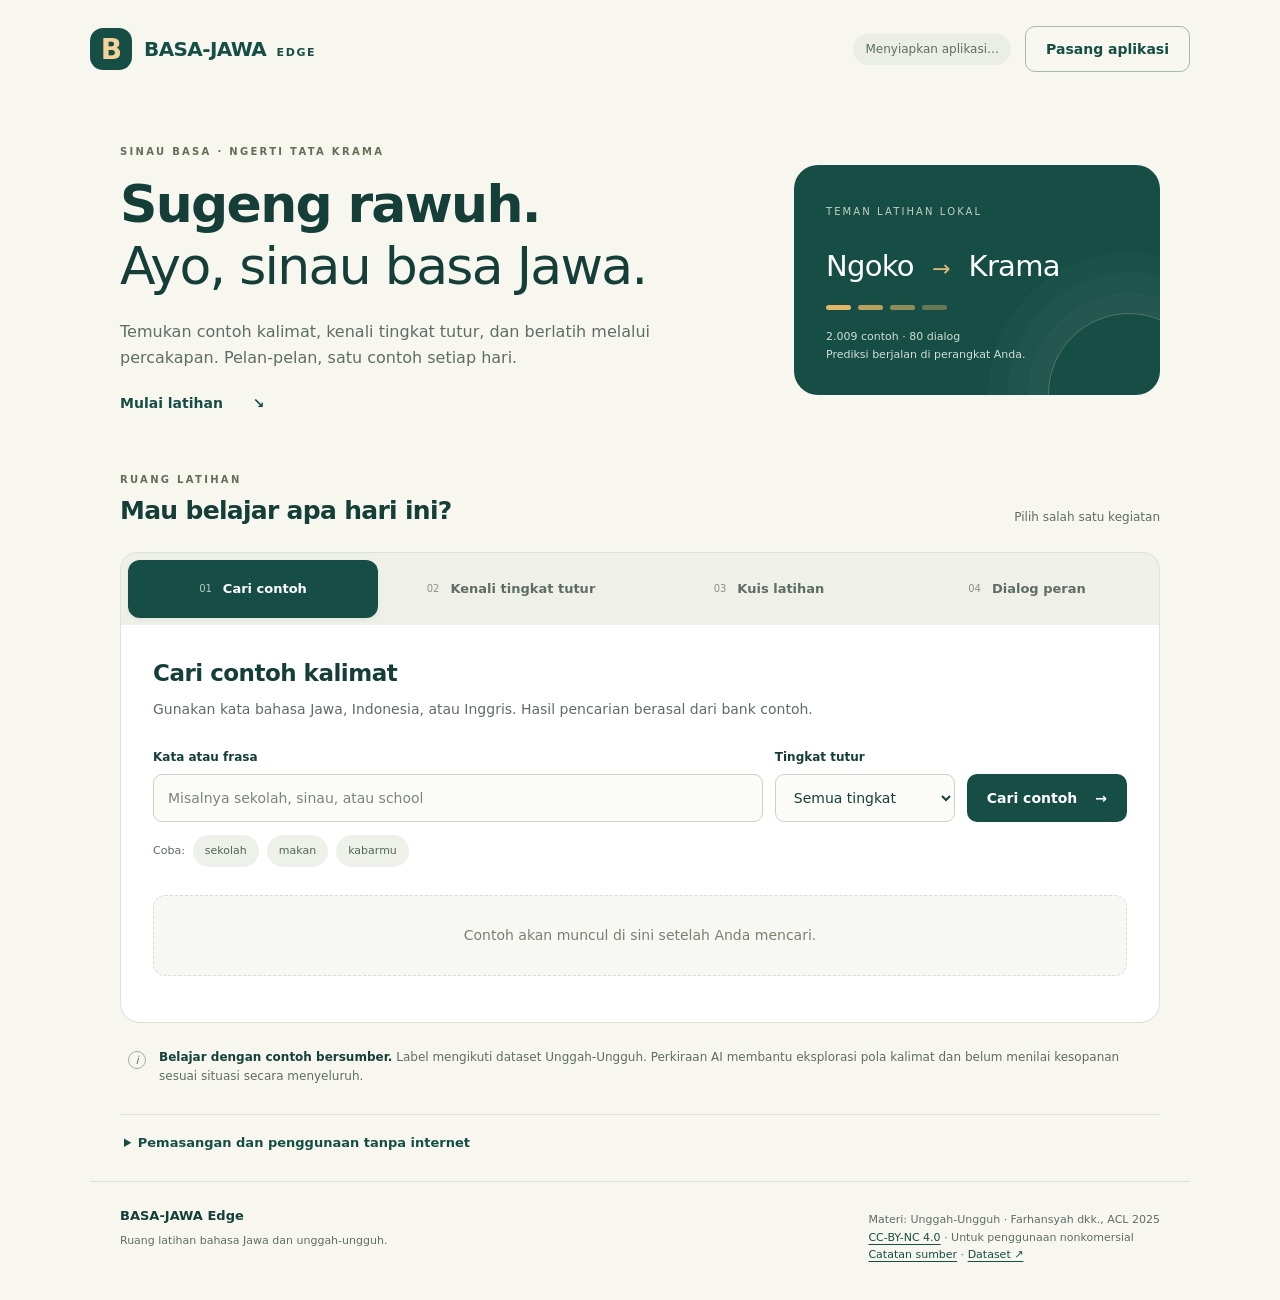
==== docs/index.html @ a63b2e3a "Add files via upload" ====
<!doctype html>
<html lang="id">
<head>
  <meta charset="utf-8">
  <meta name="viewport" content="width=device-width, initial-scale=1">
  <meta name="theme-color" content="#164e45">
  <meta name="description" content="Latihan bahasa Jawa dan unggah-ungguh dengan contoh bersumber dan AI lokal.">
  <link rel="manifest" href="./manifest.webmanifest">
  <link rel="icon" href="./icons/icon-192.png">
  <link rel="apple-touch-icon" href="./icons/icon-192.png">
  <link rel="stylesheet" href="./styles.css">
  <title>BASA-JAWA Edge · Sinau Basa Jawa</title>
  <script defer src="./inference.js"></script>
  <script defer src="./app.js"></script>
</head>
<body>
<a class="skip" href="#workspace">Langsung ke latihan</a>
<header class="topbar">
  <a class="brand" href="./" aria-label="BASA JAWA Edge beranda"><span class="brand-icon" aria-hidden="true">B</span><span>BASA-JAWA <small>EDGE</small></span></a>
  <div class="top-actions"><span class="badge" id="offline-status" role="status">Menyiapkan aplikasi…</span><button id="install" class="button ghost">Pasang aplikasi</button></div>
</header>
<main>
  <section class="intro" aria-labelledby="intro-title">
    <div><p class="eyebrow">SINau BAsa · NGERTI TATA KRAMA</p><h1 id="intro-title">Sugeng rawuh.<br><span>Ayo, sinau basa Jawa.</span></h1><p class="intro-copy">Temukan contoh kalimat, kenali tingkat tutur, dan berlatih melalui percakapan. Pelan-pelan, satu contoh setiap hari.</p><a class="text-link" href="#workspace">Mulai latihan <span aria-hidden="true">↘</span></a></div>
    <aside class="intro-note"><span class="note-label">TEMAN LATIHAN LOKAL</span><p>Ngoko <span>→</span> Krama</p><div class="level-dots" aria-hidden="true"><i></i><i></i><i></i><i></i></div><small id="bank-size">Memuat bank contoh…</small><small>Prediksi berjalan di perangkat Anda.</small></aside>
  </section>
  <div id="global-message" class="message" role="status" hidden></div>
  <section id="workspace" class="workspace" aria-label="Ruang latihan">
    <div class="workspace-head"><div><p class="eyebrow">RUANG LATIHAN</p><h2>Mau belajar apa hari ini?</h2></div><span class="step-note">Pilih salah satu kegiatan</span></div>
    <nav class="tabs" aria-label="Kegiatan belajar">
      <button class="tab active" data-tab="learn" aria-pressed="true"><span aria-hidden="true">01</span>Cari contoh</button>
      <button class="tab" data-tab="classify" aria-pressed="false"><span aria-hidden="true">02</span>Kenali tingkat tutur</button>
      <button class="tab" data-tab="quiz" aria-pressed="false"><span aria-hidden="true">03</span>Kuis latihan</button>
      <button class="tab" data-tab="dialog" aria-pressed="false"><span aria-hidden="true">04</span>Dialog peran</button>
    </nav>
    <section id="learn" class="panel" aria-labelledby="learn-title">
      <h3 id="learn-title">Cari contoh kalimat</h3><p class="subtle">Gunakan kata bahasa Jawa, Indonesia, atau Inggris. Hasil pencarian berasal dari bank contoh.</p>
      <form id="search-form" class="search-form"><div class="field grow"><label for="query">Kata atau frasa</label><input id="query" placeholder="Misalnya sekolah, sinau, atau school" maxlength="200" autocomplete="off"></div><div class="field"><label for="level">Tingkat tutur</label><select id="level"><option value="">Semua tingkat</option><option value="0">Ngoko</option><option value="1">Ngoko Alus</option><option value="2">Krama</option><option value="3">Krama Alus</option></select></div><button class="button primary" type="submit">Cari contoh <span aria-hidden="true">→</span></button></form>
      <div class="suggestions" aria-label="Ide pencarian"><span>Coba:</span><button data-query="sekolah">sekolah</button><button data-query="makan">makan</button><button data-query="kabarmu">kabarmu</button></div>
      <div id="search-results" class="results" aria-live="polite"><p class="empty">Contoh akan muncul di sini setelah Anda mencari.</p></div>
    </section>
    <section id="classify" class="panel" aria-labelledby="classify-title" hidden>
      <h3 id="classify-title">Kenali tingkat tutur</h3><p class="subtle">Tulis satu kalimat Jawa untuk melihat perkiraan model. Hubungan sosial tetap perlu diperhatikan.</p>
      <form id="classify-form"><div class="field"><label for="sentence">Kalimat bahasa Jawa</label><textarea id="sentence" rows="3" maxlength="1000" placeholder="Contoh: Kula nedha pecel dinten puniki."></textarea></div><button class="button primary" type="submit">Lihat perkiraan <span aria-hidden="true">→</span></button></form>
      <div id="prediction" class="results" aria-live="polite"></div>
    </section>
    <section id="quiz" class="panel" aria-labelledby="quiz-title" hidden>
      <div class="panel-head"><div><h3 id="quiz-title">Latihan tingkat tutur</h3><p class="subtle">Pilih label yang sesuai dengan contoh dari sumber.</p></div><span id="progress" class="progress">0 / 0 sesuai label</span></div>
      <div id="question" aria-live="polite"></div><button id="next-quiz" class="button primary">Soal berikutnya <span aria-hidden="true">→</span></button><button id="reset-progress" class="button quiet">Hapus progres</button>
    </section>
    <section id="dialog" class="panel" aria-labelledby="dialog-title" hidden>
      <h3 id="dialog-title">Bahasa dalam percakapan</h3><p class="subtle">Perhatikan peran pembicara dan situasinya. Deskripsi konteks mengikuti sumber berbahasa Inggris.</p>
      <div id="dialog-result" aria-live="polite"></div><button id="next-dialog" class="button primary">Dialog berikutnya <span aria-hidden="true">→</span></button>
    </section>
  </section>
  <section class="bottom-note"><span class="mini-mark" aria-hidden="true">i</span><p><strong>Belajar dengan contoh bersumber.</strong> Label mengikuti dataset Unggah-Ungguh. Perkiraan AI membantu eksplorasi pola kalimat dan belum menilai kesopanan sesuai situasi secara menyeluruh.</p></section>
  <details id="help"><summary>Pemasangan dan penggunaan tanpa internet</summary><div class="help-content"><p id="install-help">Pada notebook, buka menu aplikasi di Edge atau Chrome. Pada Android gunakan menu Chrome → Instal aplikasi atau Tambahkan ke layar utama. Pada iPhone gunakan Safari → Bagikan → Tambahkan ke Layar Utama. Nama menu dapat berbeda menurut versi browser.</p><p>Tunggu indikator <strong>Siap offline</strong>, lalu tutup aplikasi, aktifkan mode pesawat, dan buka kembali. Model dan materi berjalan di browser. Penyimpanan browser dapat terhapus atau dibersihkan; periksa indikator sebelum menguji tanpa internet.</p><p>Untuk smartphone, buka aplikasi melalui <strong>HTTPS</strong>. Alamat HTTP dengan IP laptop hanya menyediakan pratinjau web. Alamat localhost pada notebook dapat digunakan untuk pengembangan PWA.</p><p>Teks yang Anda masukkan diproses di perangkat dan tidak dikirim ke server. Hanya hitungan kuis disimpan di browser ini.</p><p><a href="./test.html">Buka pemeriksaan teknis dan pengukuran browser</a></p><p id="model-info" class="subtle"></p><button id="refresh-status" class="button quiet">Periksa kesiapan offline</button></div></details>
</main>
<footer><div><strong>BASA-JAWA Edge</strong><p>Ruang latihan bahasa Jawa dan unggah-ungguh.</p></div><p>Materi: Unggah-Ungguh · Farhansyah dkk., ACL 2025<br><a href="https://creativecommons.org/licenses/by-nc/4.0/" target="_blank" rel="noopener">CC-BY-NC 4.0</a> · Untuk penggunaan nonkomersial<br><a href="./SOURCES.txt">Catatan sumber</a> · <a href="https://huggingface.co/datasets/JavaneseHonorifics/Unggah-Ungguh" target="_blank" rel="noopener">Dataset ↗ <span class="sr-only">memerlukan internet</span></a></p></footer>
</body>
</html>
---- docs/styles.css ----
:root{--ink:#153e38;--green:#164e45;--green-light:#e9f1eb;--paper:#f7f7f0;--amber:#dcaa57;--muted:#5e6d65;--border:#dce3d9;--white:#fff;--radius:20px}*{box-sizing:border-box}html{scroll-behavior:smooth}body{margin:0;color:var(--ink);background:var(--paper);font:16px/1.6 system-ui,-apple-system,"Segoe UI",sans-serif}button,input,select,textarea{font:inherit}button,a,input,select,textarea{-webkit-tap-highlight-color:transparent}a{color:var(--green)}button{cursor:pointer}button:disabled{cursor:default;opacity:.65}button:focus-visible,a:focus-visible,summary:focus-visible,input:focus-visible,select:focus-visible,textarea:focus-visible{outline:3px solid #b96d0e;outline-offset:4px}h1,h2,h3,p{margin-top:0}h1{font-size:clamp(34px,4.2vw,52px);line-height:1.18;font-weight:720;letter-spacing:-1.7px;margin-bottom:22px}h1 span{font-weight:400}h2{font-size:25px;line-height:1.3;letter-spacing:-.7px;margin-bottom:0}h3{font-size:23px;letter-spacing:-.5px;line-height:1.4;margin-bottom:8px}.topbar{max-width:1160px;padding:26px 30px 18px;margin:auto;display:flex;align-items:center;justify-content:space-between;gap:20px}.brand{display:flex;align-items:center;gap:12px;text-decoration:none;font-size:20px;font-weight:750;letter-spacing:-.6px}.brand small{font-size:11px;letter-spacing:1.6px;margin-left:4px;font-weight:600}.brand-icon{display:grid;place-items:center;width:42px;height:42px;border-radius:13px;background:var(--green);color:#f4d39c;font-size:28px}.top-actions{display:flex;gap:14px;align-items:center}.badge{font-size:12px;color:var(--muted);background:#ebeee5;border-radius:30px;padding:6px 12px;white-space:nowrap}.badge.ready{background:#e0eddf;color:#24552f}.button{border:0;min-height:46px;padding:11px 20px;border-radius:10px;display:inline-flex;align-items:center;justify-content:center;gap:18px;font-size:14px;font-weight:650;text-decoration:none}.primary{background:var(--green);color:white}.primary:hover{background:#22665a}.ghost{background:transparent;color:var(--green);border:1px solid #a5b8a9}.quiet{background:transparent;color:var(--green)}main{max-width:1100px;margin:auto;padding:0 30px}.intro{display:grid;grid-template-columns:1.65fr 1fr;gap:70px;align-items:center;padding:54px 0 56px}.eyebrow{text-transform:uppercase;font-weight:700;letter-spacing:2.3px;font-size:10px;margin-bottom:14px;color:#626f56}.intro-copy{font-size:16px;max-width:560px;color:var(--muted);margin-bottom:20px}.text-link{font-size:14px;font-weight:700;text-decoration:none}.text-link span{margin-left:25px}.intro-note{background:var(--green);color:white;border-radius:24px;padding:32px;position:relative;overflow:hidden;min-height:230px}.intro-note:after{content:"";width:160px;height:160px;border:1px solid #547767;border-radius:50%;position:absolute;right:-50px;bottom:-80px;box-shadow:0 0 0 20px #ffffff05,0 0 0 40px #ffffff05,0 0 0 60px #ffffff05;pointer-events:none}.note-label{font-size:10px;letter-spacing:2.1px;color:#c4d1bf}.intro-note p{font-size:29px;letter-spacing:-.7px;margin:20px 0 16px}.intro-note p span{font-size:22px;color:#e1ba77;padding:0 10px}.intro-note small{display:block;font-size:11px;color:#d0dfd4}.level-dots{display:flex;gap:7px;margin-bottom:18px}.level-dots i{width:25px;height:5px;border-radius:5px;background:#e2b668}.level-dots i:nth-child(2){opacity:.8}.level-dots i:nth-child(3){opacity:.6}.level-dots i:nth-child(4){opacity:.4}.workspace{scroll-margin-top:20px;margin-bottom:25px}.workspace-head{display:flex;align-items:end;justify-content:space-between;gap:15px;margin-bottom:25px}.workspace-head .eyebrow{margin-bottom:7px}.step-note{font-size:12px;color:var(--muted)}.tabs{display:grid;grid-template-columns:repeat(4,1fr);gap:8px;padding:7px;border:1px solid var(--border);border-bottom:0;border-radius:18px 18px 0 0;background:#eff1e9}.tab{display:flex;align-items:center;gap:11px;justify-content:center;min-height:58px;background:transparent;border:0;border-radius:12px;color:var(--muted);font-size:13px;font-weight:650}.tab span{font-size:10px;font-weight:450;opacity:.7}.tab.active{color:white;background:var(--green);box-shadow:0 2px 4px #153e3812}.panel{background:white;border:1px solid var(--border);border-top:0;border-radius:0 0 var(--radius) var(--radius);padding:32px}.subtle{color:var(--muted);font-size:14px}.search-form{display:flex;gap:12px;align-items:end;margin-top:28px}.field{display:flex;flex-direction:column;gap:7px;margin-bottom:15px;min-width:0}.search-form .field{margin-bottom:0}.field.grow{flex:1}label{font-size:12px;font-weight:650}input,select,textarea{background:#fbfcf8;color:var(--ink);border:1px solid #c8d3c5;border-radius:9px;padding:11px 14px;min-height:48px;max-width:100%;width:100%;font-size:14px}textarea{resize:vertical}select{width:180px}input::placeholder,textarea::placeholder{color:#7b857a}.search-form .button{min-height:48px;white-space:nowrap}.suggestions{display:flex;gap:8px;align-items:center;margin:13px 0 28px;font-size:11px;flex-wrap:wrap}.suggestions span{color:var(--muted)}.suggestions button{border:0;background:#eef1e9;color:#4e6658;border-radius:20px;padding:6px 12px;font-size:11px;min-height:32px}.results{margin-top:20px}.empty{color:#788070;font-size:14px;background:#f7f8f3;border:1px dashed #d8dfd2;border-radius:12px;text-align:center;padding:28px 16px}.example,.quiz-card,.dialog-card,.prediction-card{border:1px solid var(--border);border-radius:13px;padding:22px;margin-bottom:12px}.example .javanese{font-size:18px;font-weight:650;margin:12px 0 4px}.example p{margin-bottom:6px}.source-id{font-size:11px;color:var(--muted);display:block;margin-top:12px}.level-label{display:inline-block;border-radius:6px;background:#e9f1e9;color:#315638;font-size:11px;font-weight:650;padding:4px 9px}.level-label[data-level="1"]{background:#edf0e0;color:#5b6532}.level-label[data-level="2"]{background:#e4eef0;color:#335b65}.level-label[data-level="3"]{background:#f7ecd5;color:#79551b}.example-top{display:flex;justify-content:space-between;align-items:center;gap:10px}.example-translation{font-size:14px;color:#59685d}.examples-caption{font-size:12px;color:var(--muted)}.bottom-note{display:flex;gap:13px;font-size:12px;color:var(--muted);margin:0 0 28px;padding:0 8px}.bottom-note p{margin:0}.mini-mark{border:1px solid #a0b39b;border-radius:50%;width:18px;height:18px;min-width:18px;display:grid;place-items:center;font-size:11px;font-style:italic;margin-top:3px}.bottom-note strong{color:var(--ink);font-weight:600}details{border-top:1px solid var(--border);padding:18px 4px;font-size:13px}summary{cursor:pointer;color:var(--green);font-weight:600;min-height:30px}.help-content{padding-top:15px;max-width:850px;color:var(--muted)}.help-content p{margin-bottom:12px}footer{max-width:1100px;margin:auto;display:flex;justify-content:space-between;gap:30px;padding:24px 30px 36px;border-top:1px solid var(--border);font-size:11px;color:var(--muted)}footer strong{color:var(--ink);font-size:13px}footer p{margin:5px 0 0}footer a{text-underline-offset:3px}.panel-head{display:flex;justify-content:space-between;align-items:start;gap:15px}.progress{font-size:11px;white-space:nowrap;background:#eff2e8;padding:7px 12px;border-radius:20px}.quiz-sentence{font-size:22px;font-weight:600;line-height:1.5}.answers{display:grid;grid-template-columns:repeat(2,1fr);gap:10px;margin:20px 0}.answer{padding:12px;border:1px solid #c5d3c1;background:#f6f8f0;color:var(--green);border-radius:10px;font-size:14px;min-height:48px}.answer.chosen{background:#d7e9d4;border:1px solid #527a4c;opacity:1}.feedback{border-top:1px solid var(--border);padding-top:16px;font-size:14px}.prediction-card h4{font-size:28px;margin:10px 0}.prediction-card p{font-size:14px}.dialog-context{font-size:13px;color:var(--muted);padding-bottom:15px;border-bottom:1px solid var(--border);overflow-wrap:anywhere}.utterance{display:flex;gap:14px;margin:18px 0}.speaker{width:30px;height:30px;min-width:30px;display:grid;place-items:center;font-size:12px;border-radius:50%;background:#e4eee2;font-weight:700}.utterance .role{font-size:11px;color:var(--muted);margin-bottom:5px}.utterance p{margin:0;font-size:17px;overflow-wrap:anywhere}.message{padding:14px 18px;background:#f8ead1;border-radius:10px;margin-bottom:20px;font-size:13px}.skip{position:absolute;top:-100px;left:20px;background:white;padding:10px;z-index:10}.skip:focus{top:10px}.sr-only{position:absolute;width:1px;height:1px;margin:-1px;padding:0;overflow:hidden;clip:rect(0,0,0,0);white-space:nowrap;border:0}[hidden]{display:none!important}.technical{max-width:850px;padding-top:40px}.technical pre{white-space:pre-wrap;overflow-wrap:anywhere;background:white;border:1px solid var(--border);padding:20px;border-radius:12px;font-size:12px}.technical h1{font-size:30px}.technical .button{margin:5px 5px 10px 0}
@media(max-width:800px){.topbar{padding:20px 22px}.brand{font-size:17px}.brand small{display:none}.top-actions{gap:8px}.top-actions .button{padding:7px 10px;font-size:11px}.badge{font-size:10px;padding:5px 8px}main{padding:0 22px}.intro{gap:25px;grid-template-columns:1.3fr 1fr;padding:35px 0}.intro-note{padding:24px}.intro-note p{font-size:23px}.intro-note p span{padding:0 4px}.search-form{flex-wrap:wrap}.search-form .grow{flex-basis:55%}.search-form .button{width:100%}.tab{font-size:12px;gap:7px}.panel{padding:25px}.step-note{display:none}}
@media(max-width:560px){body{font-size:15px}.topbar{padding:18px 18px 8px;align-items:flex-start}.brand-icon{width:35px;height:35px;font-size:23px;border-radius:10px}.brand{gap:8px;font-size:15px;padding-top:3px}.top-actions{flex-direction:column;align-items:end;gap:7px}.top-actions .button{min-height:32px;border:0;padding:2px 0}.badge{max-width:160px;white-space:normal;text-align:right;font-size:10px}main{padding:0 18px}.intro{display:block;padding:28px 0 30px}.intro h1{font-size:34px;letter-spacing:-1px;margin-bottom:15px}.intro .eyebrow{font-size:9px;letter-spacing:1.7px;margin-bottom:12px}.intro-copy{font-size:14px;margin-bottom:13px}.intro-note{min-height:0;padding:18px 22px;margin-top:24px;display:grid;grid-template-columns:1fr 1fr;align-items:center;gap:4px 15px;border-radius:16px}.note-label{font-size:8px;grid-column:1 / -1;letter-spacing:1.6px}.intro-note p{font-size:22px;margin:8px 0;grid-row:2 / 4}.intro-note p span{font-size:18px}.intro-note small{font-size:9px}.intro-note .level-dots{display:none}.workspace-head{margin-bottom:18px}.workspace-head h2{font-size:22px}.workspace-head .eyebrow{font-size:9px}.tabs{grid-template-columns:repeat(2,1fr);gap:5px;padding:6px}.tab{min-height:48px;justify-content:start;padding:10px 12px;font-size:12px}.panel{padding:22px 17px}h3{font-size:21px}.subtle{font-size:13px}.search-form{margin-top:22px;gap:12px}.search-form .grow{flex-basis:100%}.search-form .field{flex:1}.search-form select{width:100%}.search-form .button{width:auto;align-self:end;padding:11px 15px;min-width:122px}input,select,textarea{font-size:16px}.suggestions{margin-bottom:22px}.example,.quiz-card,.dialog-card,.prediction-card{padding:17px}.example .javanese{font-size:17px}.source-id{font-size:10px}.panel-head{display:block}.progress{display:inline-block;margin:0 0 17px}.quiz-sentence{font-size:20px}.answers{gap:8px}.answer{font-size:13px}.bottom-note{padding:0;font-size:11px}.bottom-note .mini-mark{width:16px;height:16px;min-width:16px;font-size:9px}footer{padding:22px 18px;display:block}footer>p{margin-top:18px}.technical h1{font-size:26px}.technical pre{padding:14px}}
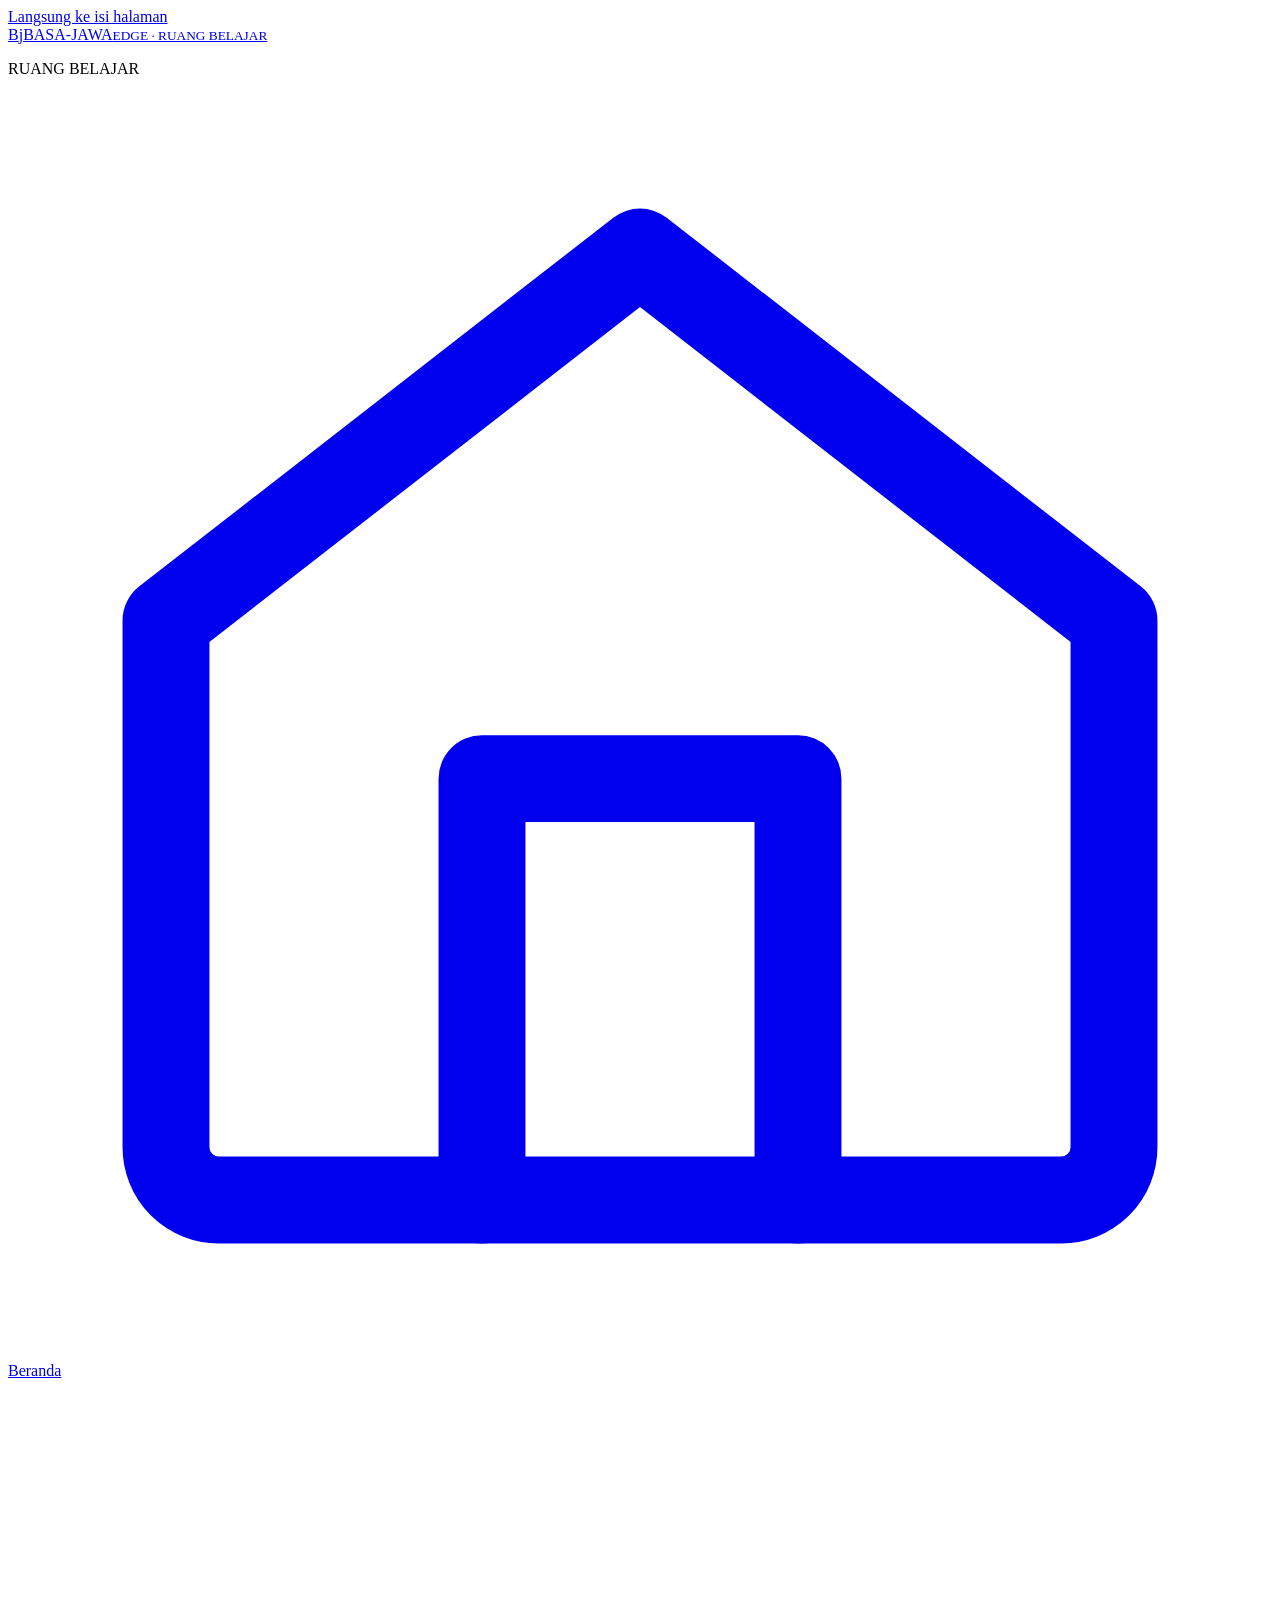
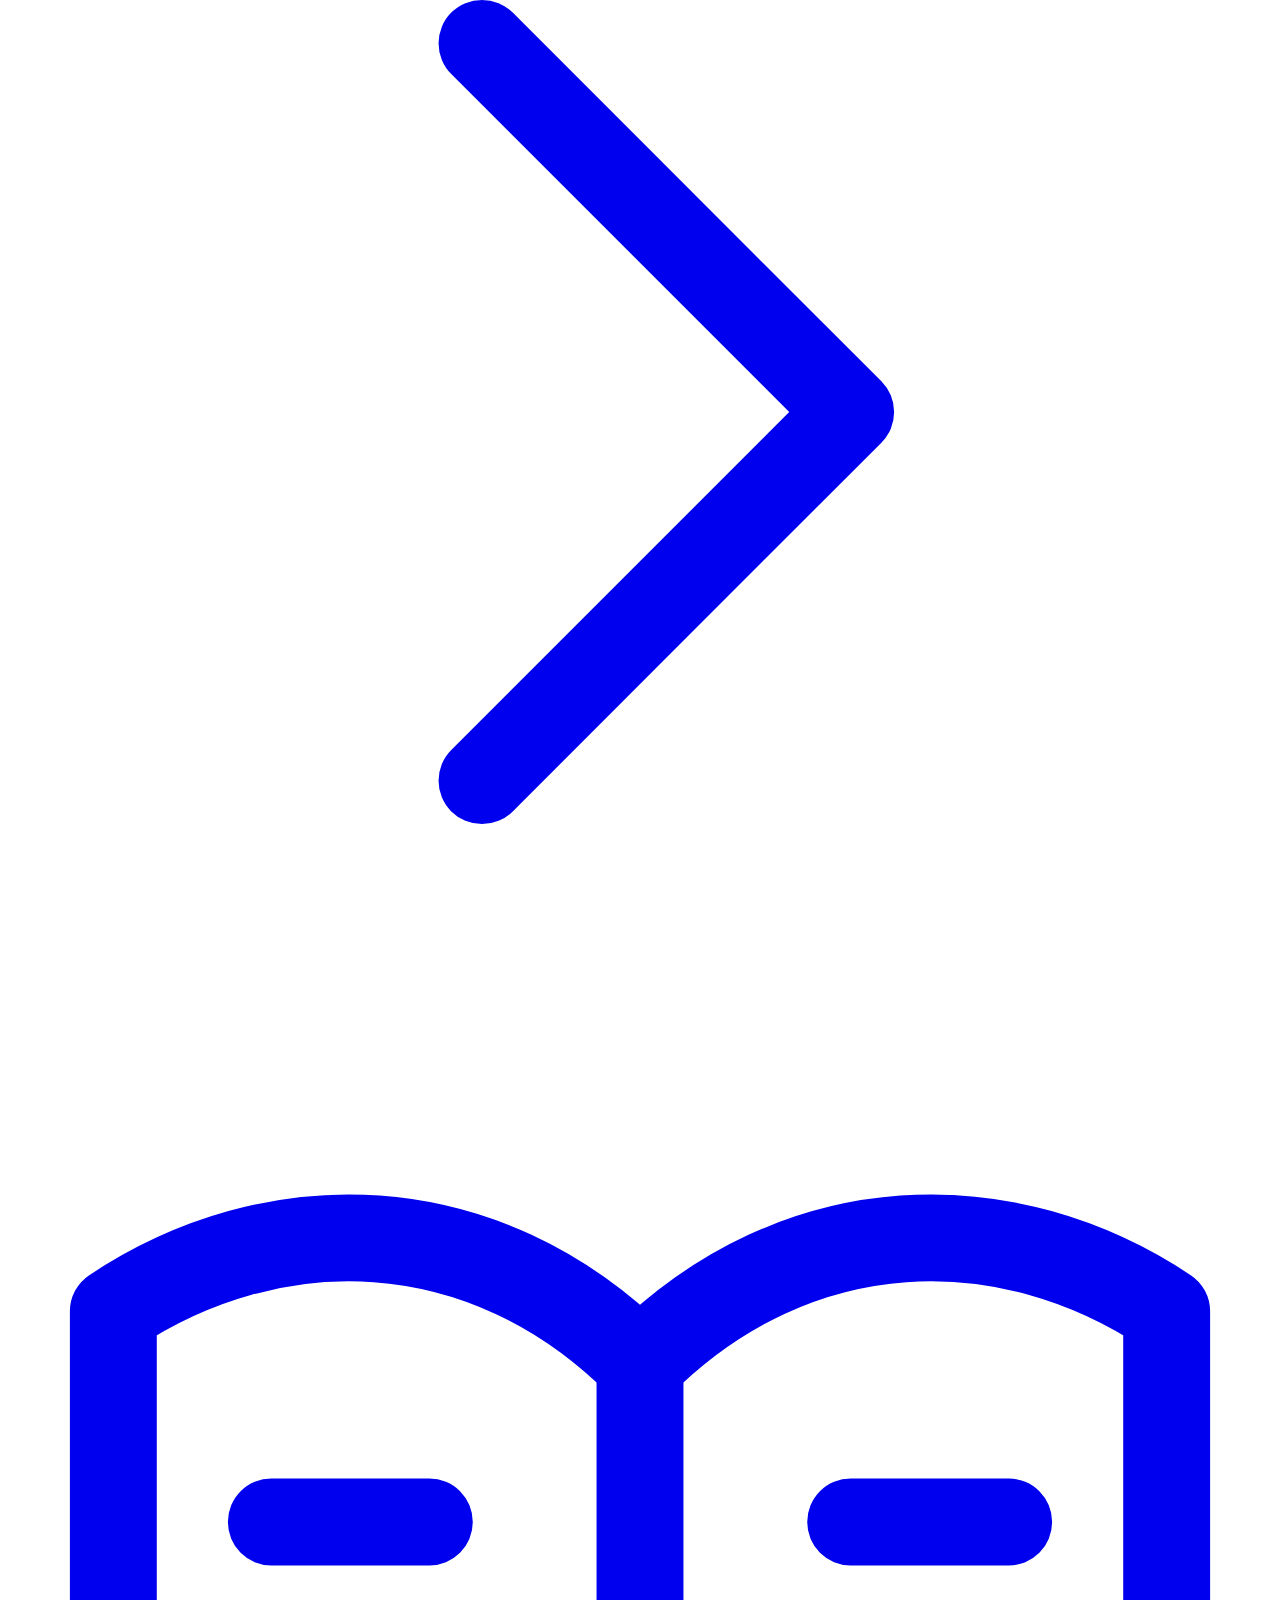
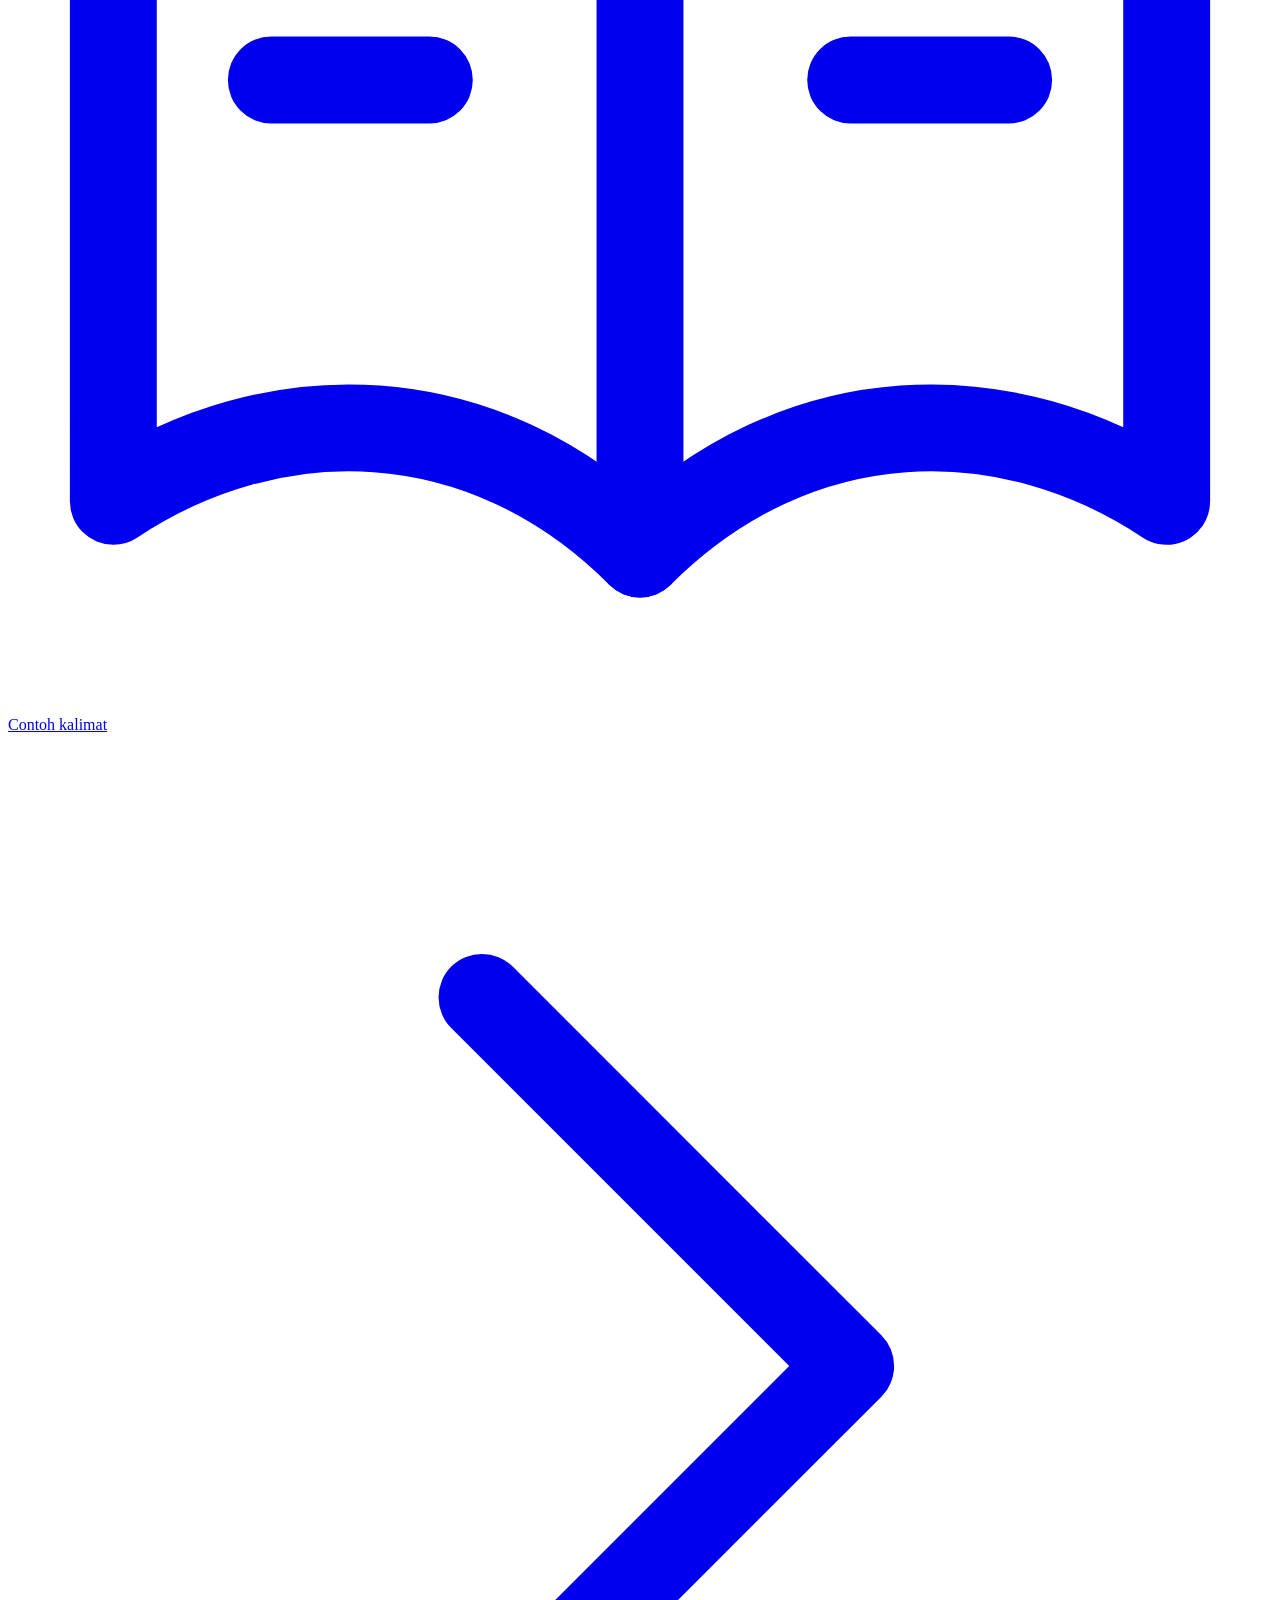
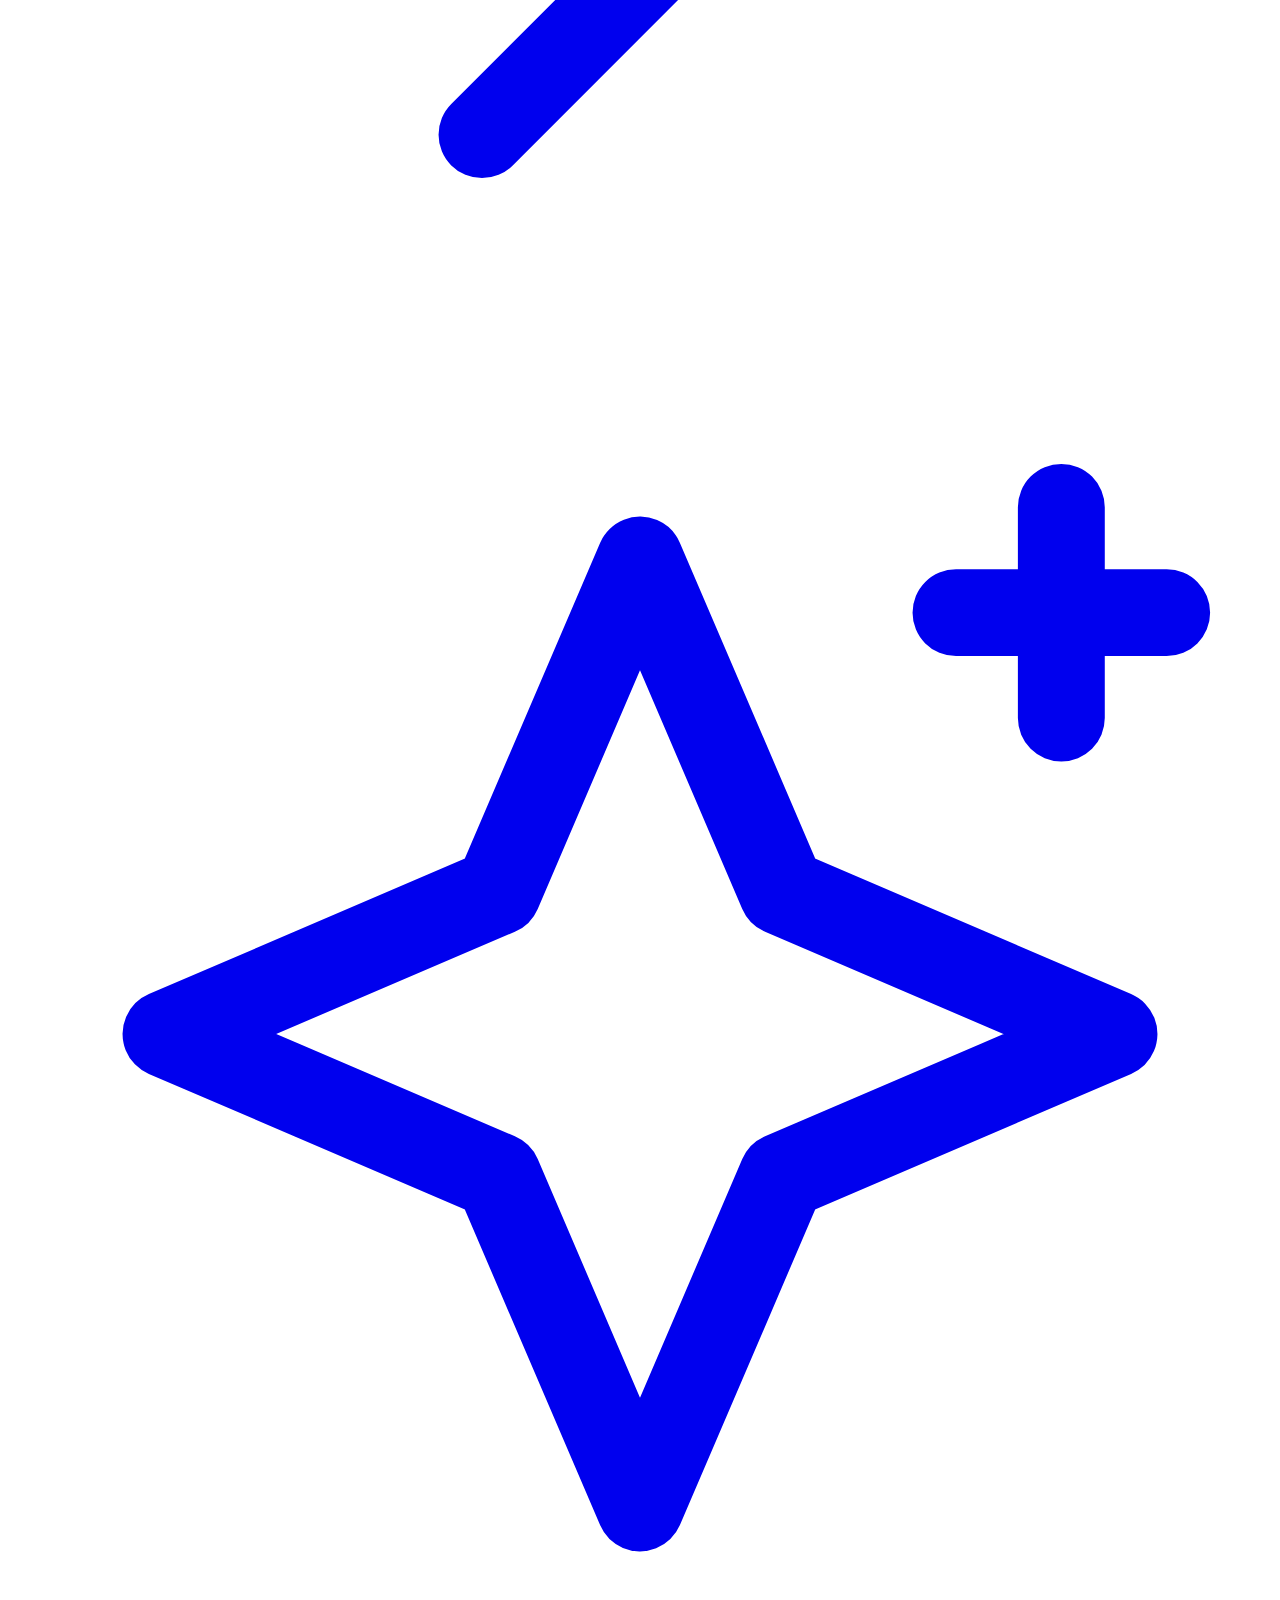
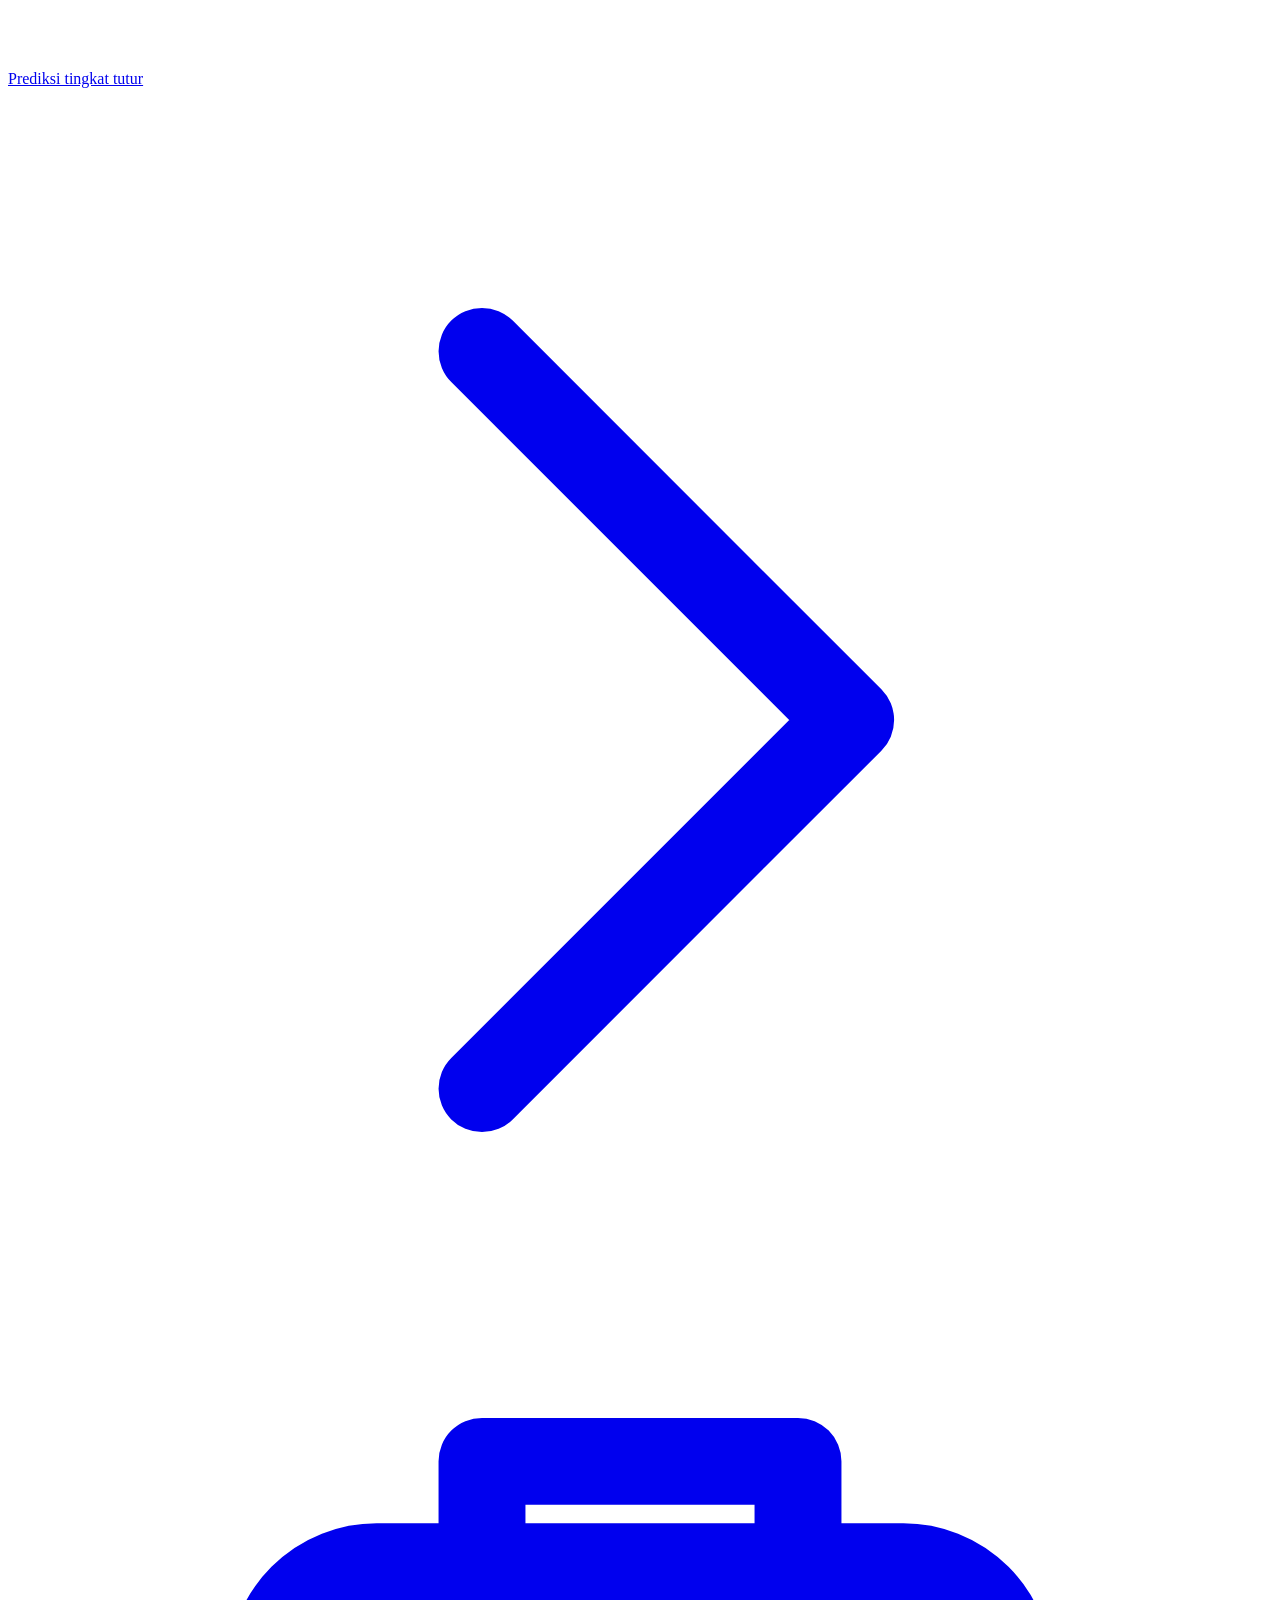
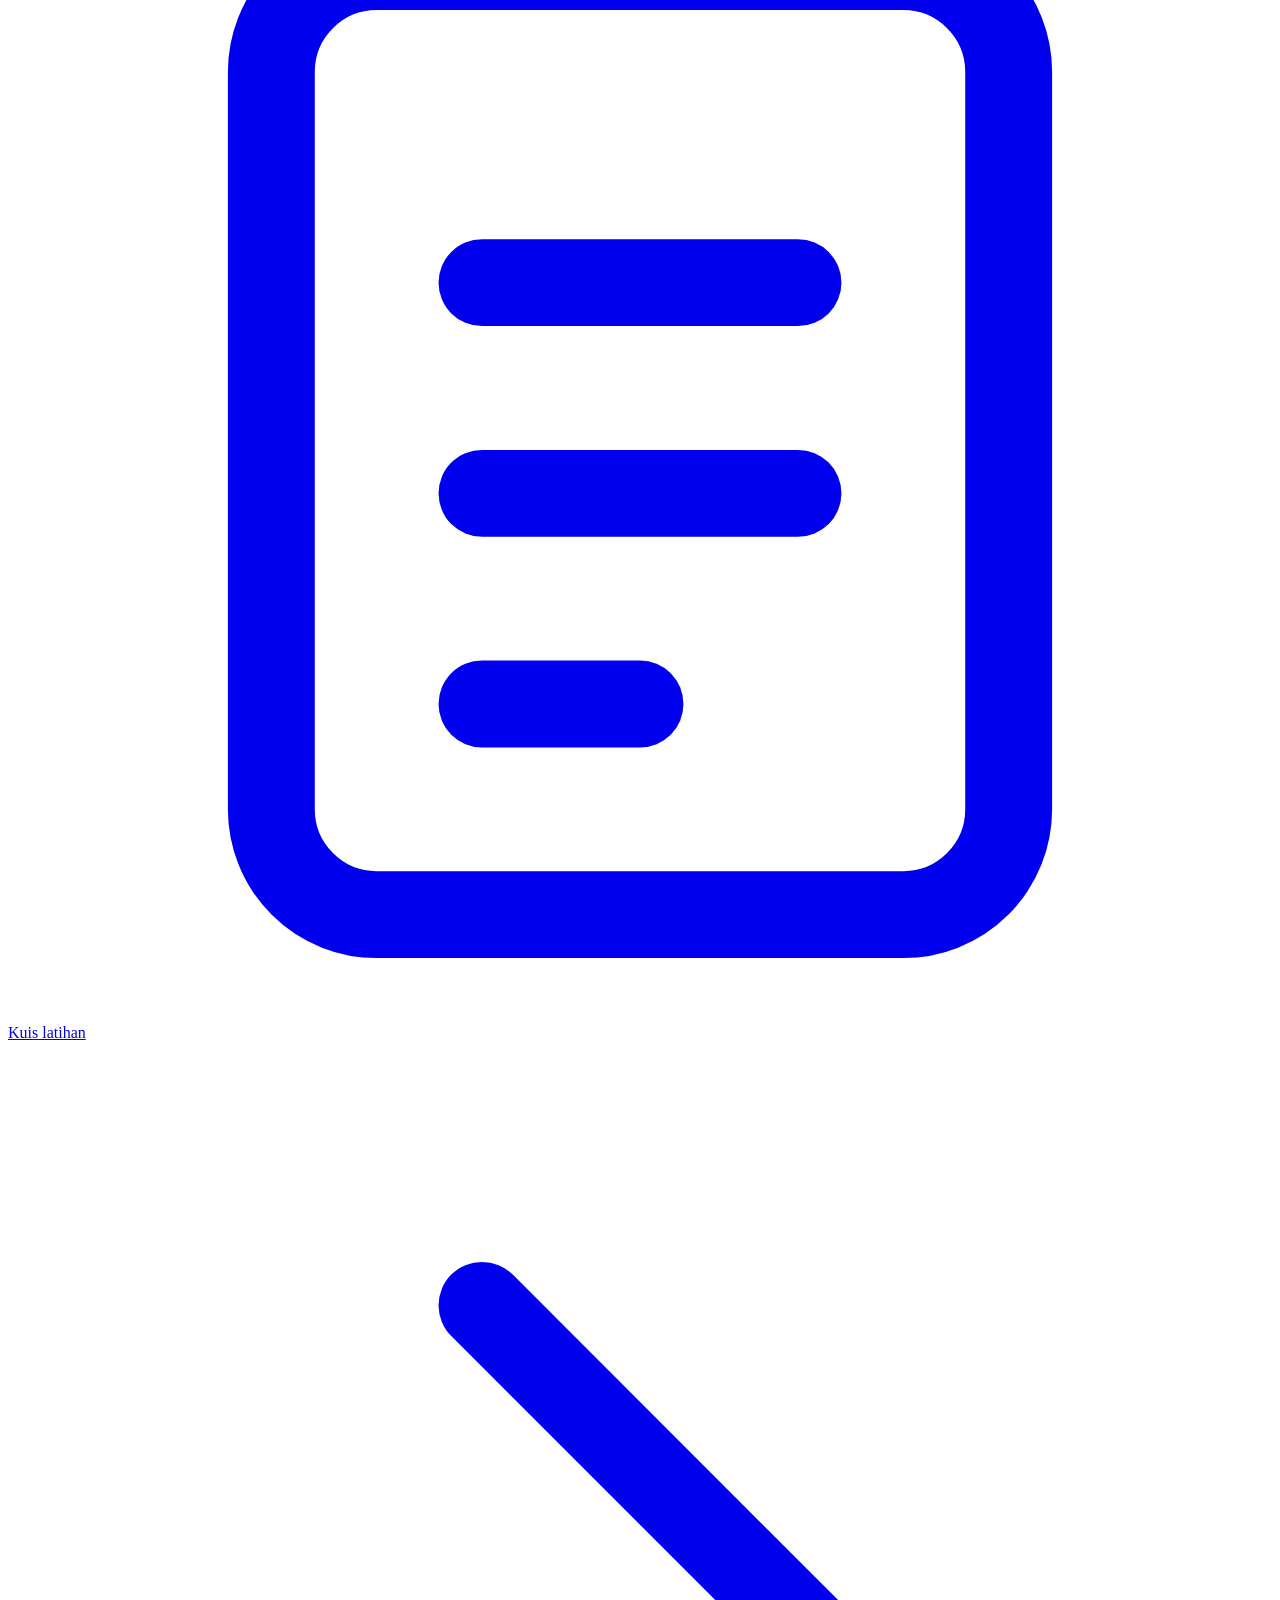
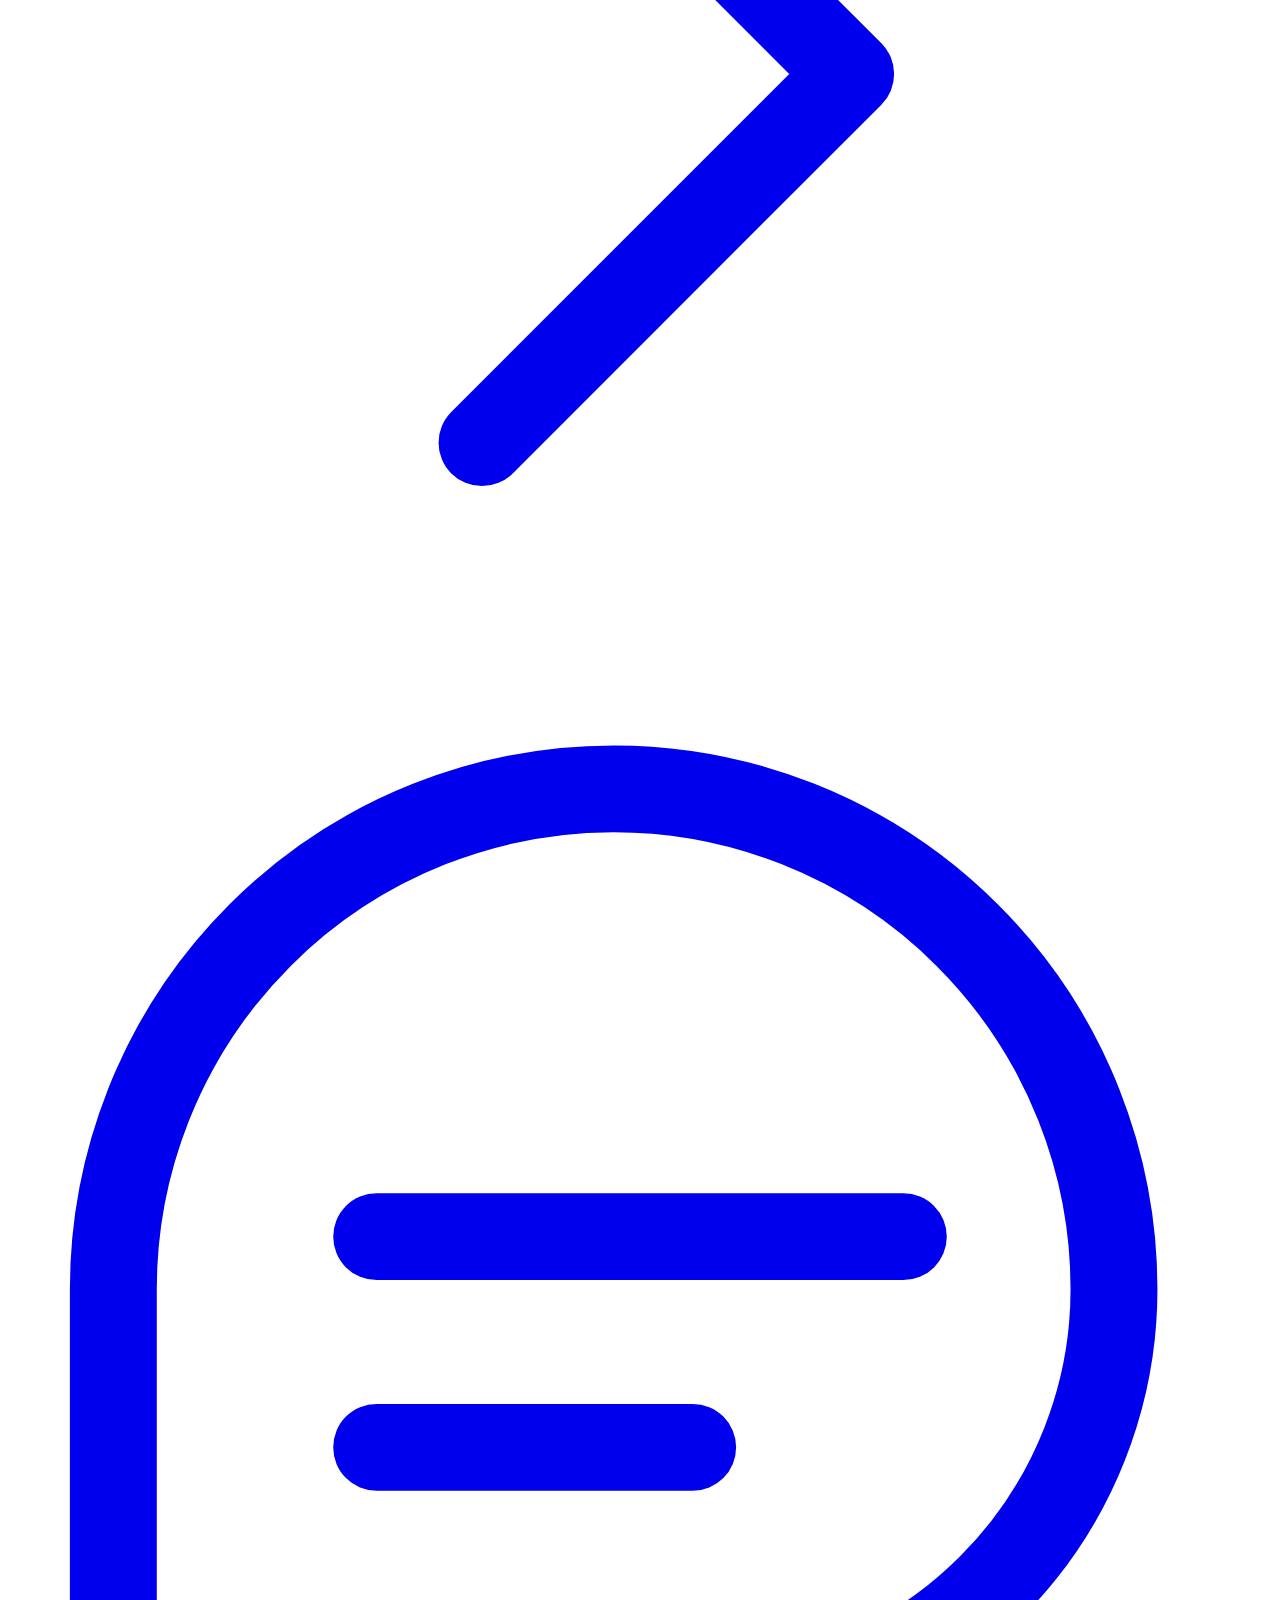
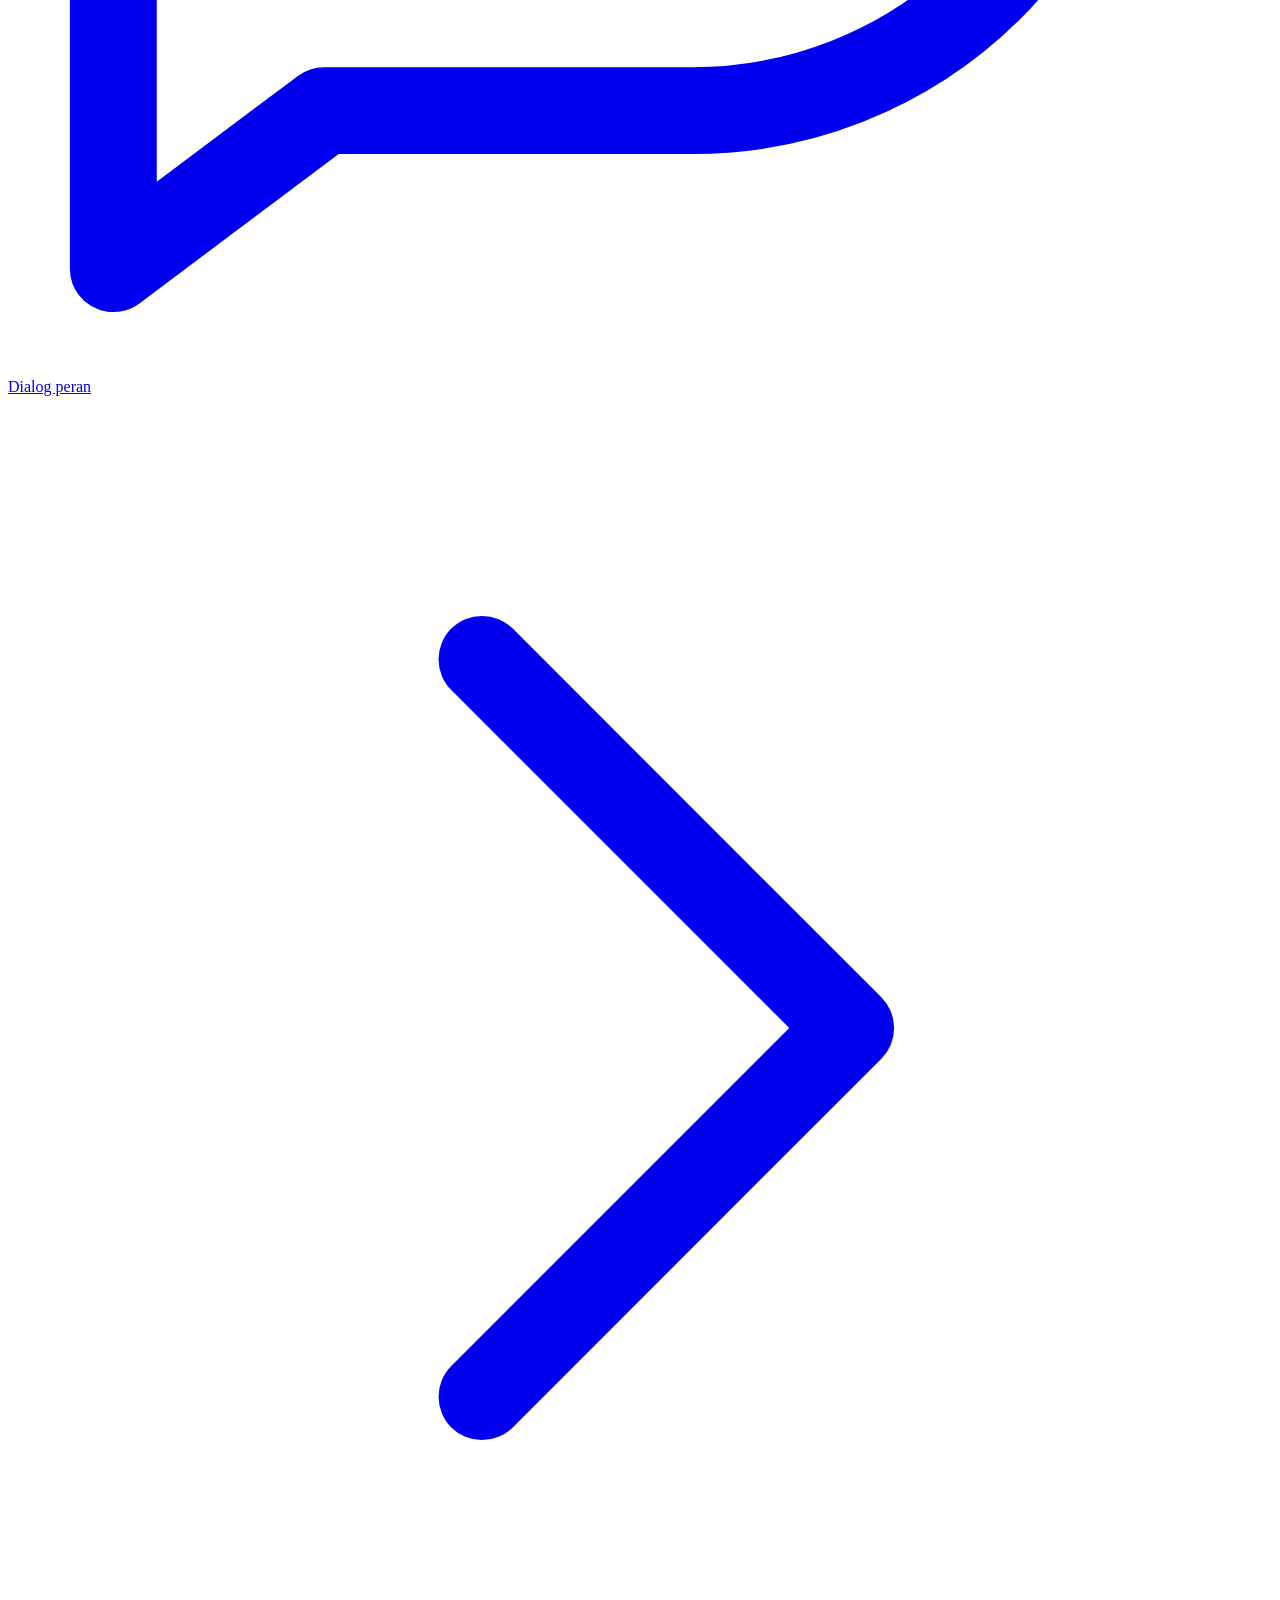
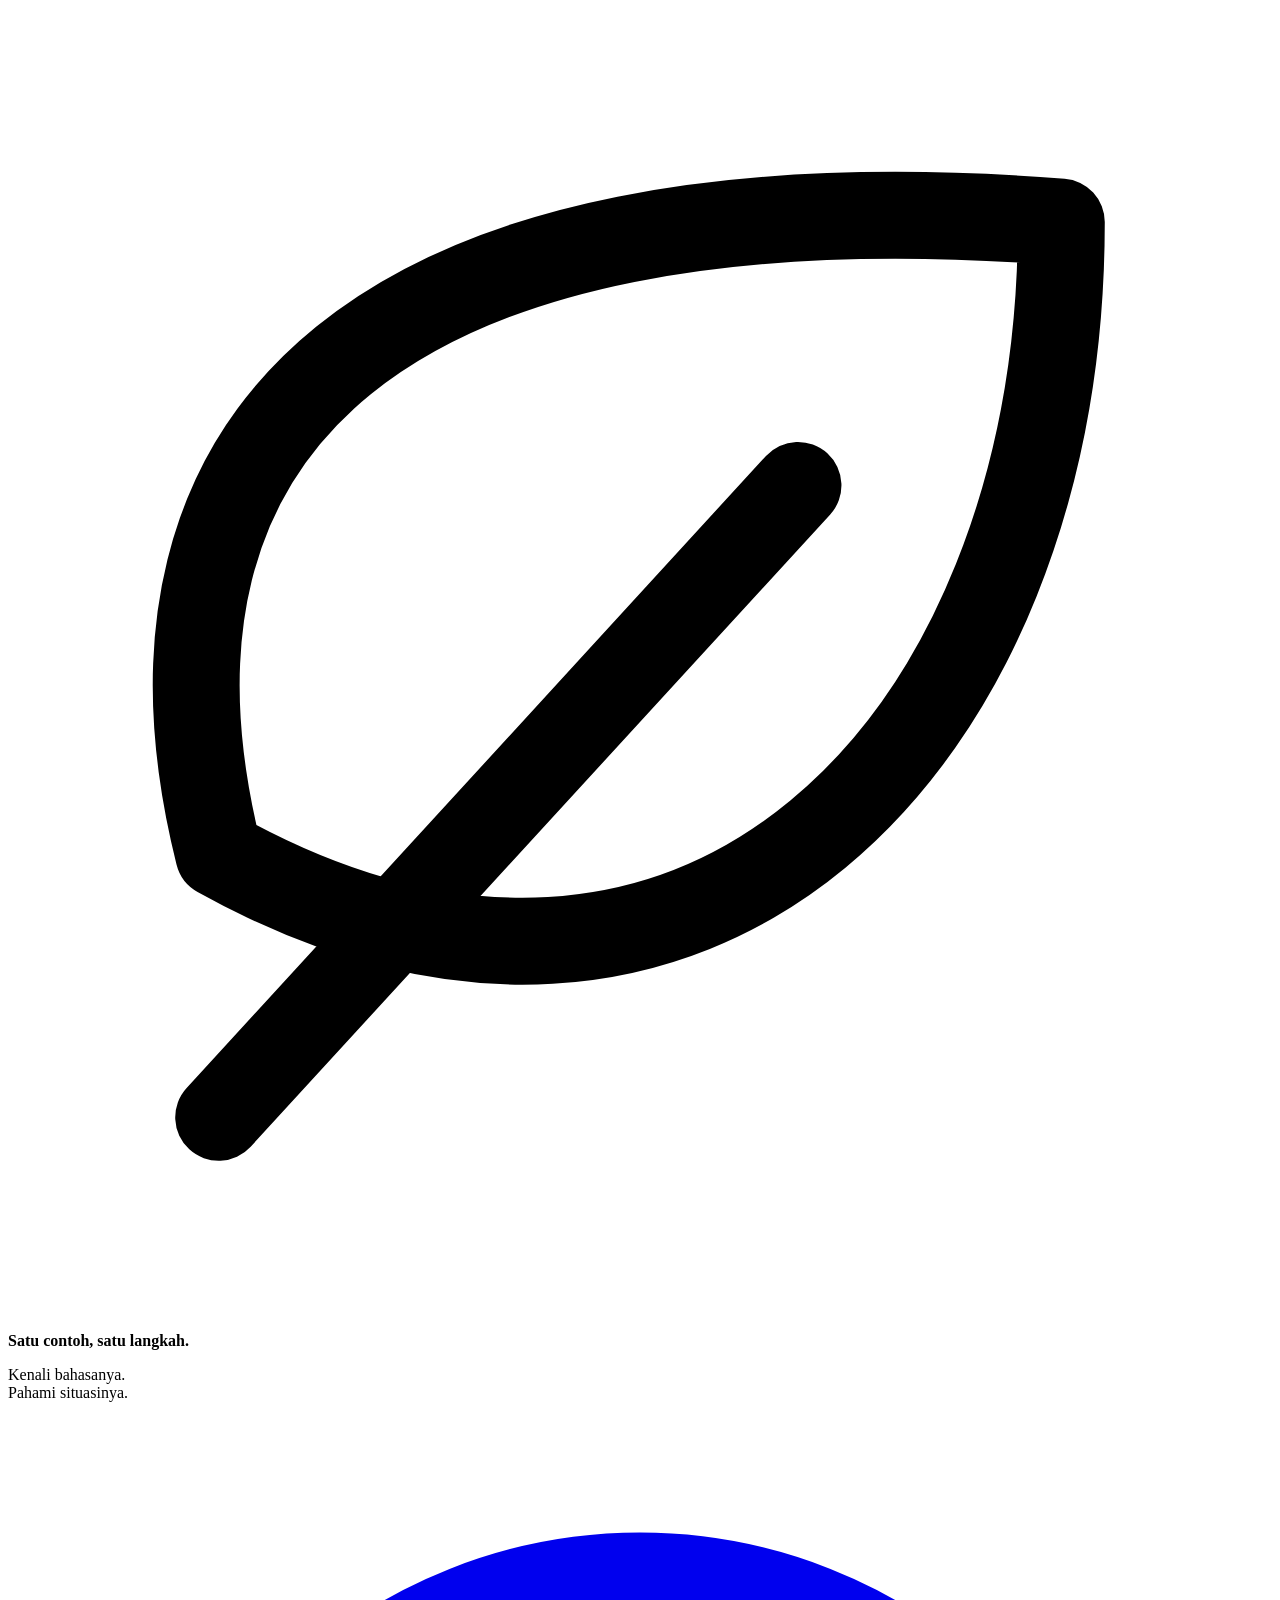
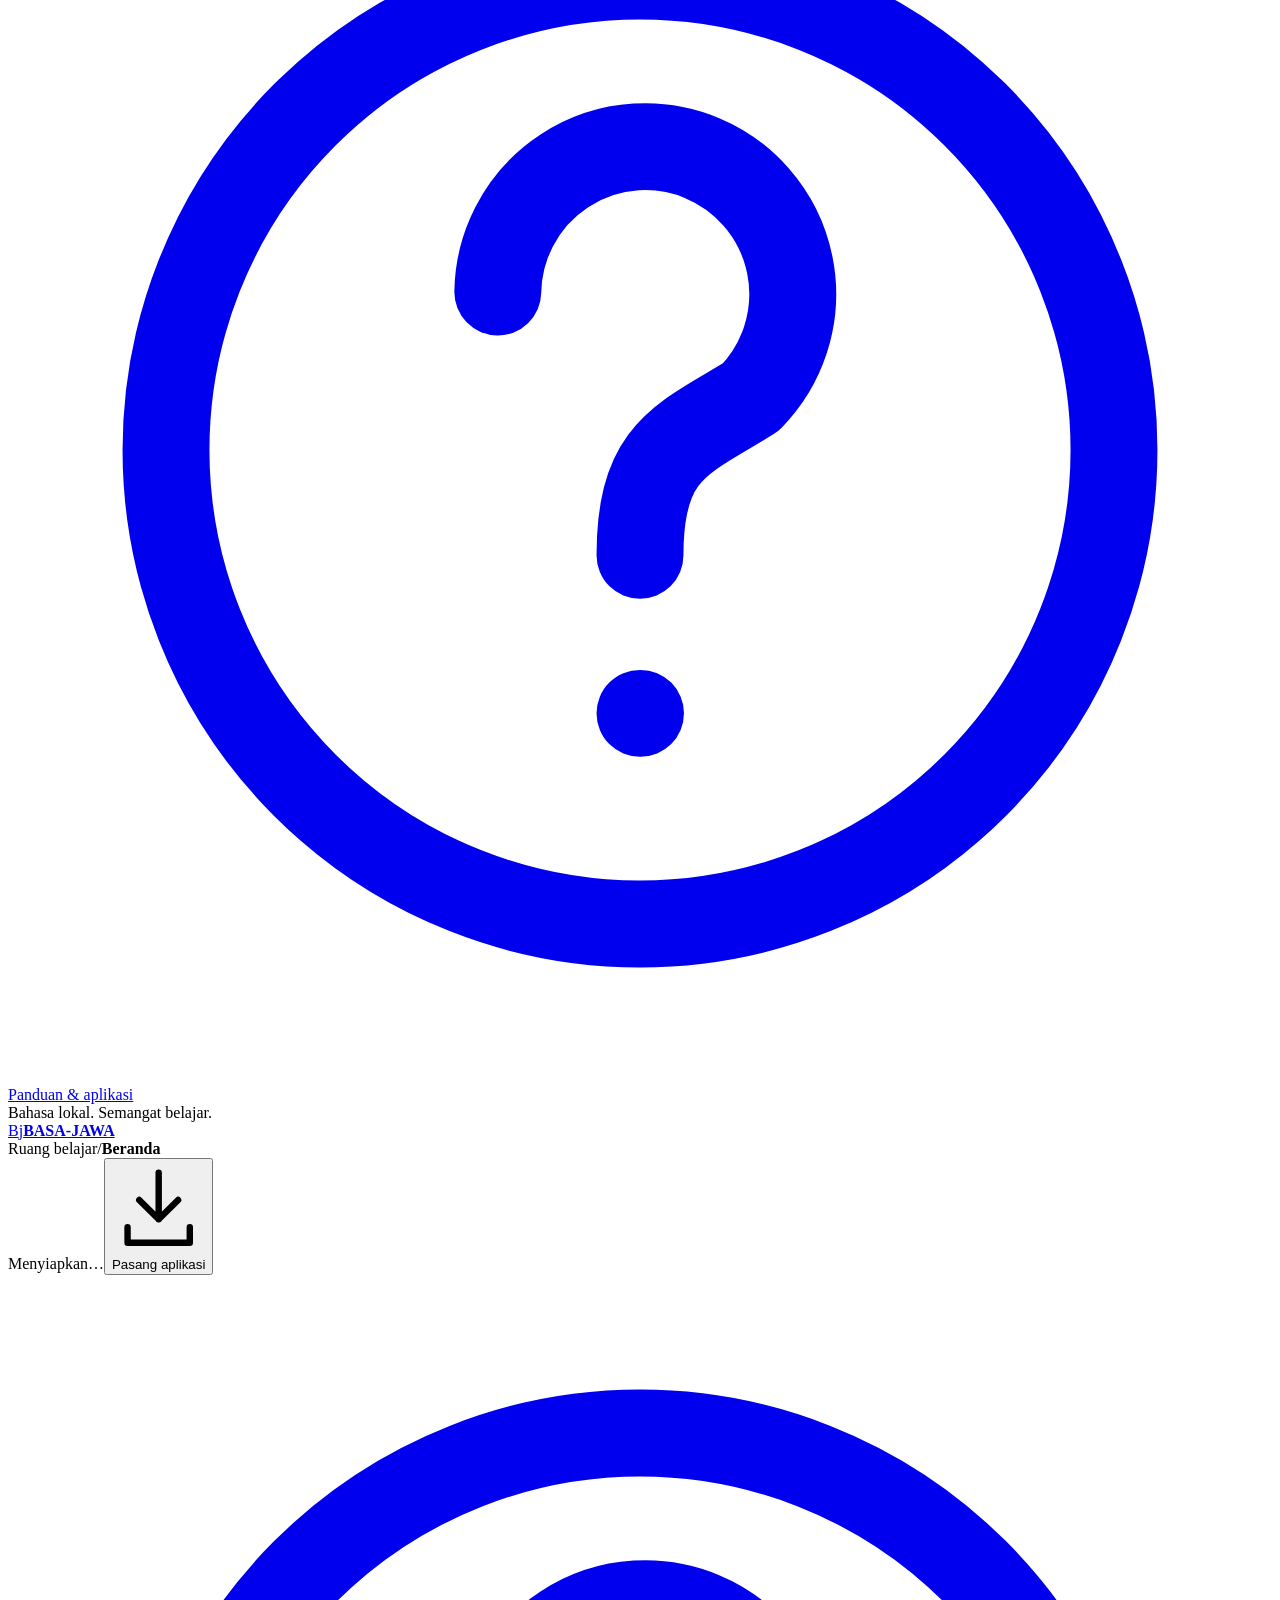
==== commit 1fd123c1: "add index.html new" ====
--- a/docs/index.html
+++ b/docs/index.html
@@ -1,61 +1,13 @@
-<!doctype html>
-<html lang="id">
-<head>
-  <meta charset="utf-8">
-  <meta name="viewport" content="width=device-width, initial-scale=1">
-  <meta name="theme-color" content="#164e45">
-  <meta name="description" content="Latihan bahasa Jawa dan unggah-ungguh dengan contoh bersumber dan AI lokal.">
-  <link rel="manifest" href="./manifest.webmanifest">
-  <link rel="icon" href="./icons/icon-192.png">
-  <link rel="apple-touch-icon" href="./icons/icon-192.png">
-  <link rel="stylesheet" href="./styles.css">
-  <title>BASA-JAWA Edge · Sinau Basa Jawa</title>
-  <script defer src="./inference.js"></script>
-  <script defer src="./app.js"></script>
-</head>
-<body>
-<a class="skip" href="#workspace">Langsung ke latihan</a>
-<header class="topbar">
-  <a class="brand" href="./" aria-label="BASA JAWA Edge beranda"><span class="brand-icon" aria-hidden="true">B</span><span>BASA-JAWA <small>EDGE</small></span></a>
-  <div class="top-actions"><span class="badge" id="offline-status" role="status">Menyiapkan aplikasi…</span><button id="install" class="button ghost">Pasang aplikasi</button></div>
-</header>
-<main>
-  <section class="intro" aria-labelledby="intro-title">
-    <div><p class="eyebrow">SINau BAsa · NGERTI TATA KRAMA</p><h1 id="intro-title">Sugeng rawuh.<br><span>Ayo, sinau basa Jawa.</span></h1><p class="intro-copy">Temukan contoh kalimat, kenali tingkat tutur, dan berlatih melalui percakapan. Pelan-pelan, satu contoh setiap hari.</p><a class="text-link" href="#workspace">Mulai latihan <span aria-hidden="true">↘</span></a></div>
-    <aside class="intro-note"><span class="note-label">TEMAN LATIHAN LOKAL</span><p>Ngoko <span>→</span> Krama</p><div class="level-dots" aria-hidden="true"><i></i><i></i><i></i><i></i></div><small id="bank-size">Memuat bank contoh…</small><small>Prediksi berjalan di perangkat Anda.</small></aside>
-  </section>
-  <div id="global-message" class="message" role="status" hidden></div>
-  <section id="workspace" class="workspace" aria-label="Ruang latihan">
-    <div class="workspace-head"><div><p class="eyebrow">RUANG LATIHAN</p><h2>Mau belajar apa hari ini?</h2></div><span class="step-note">Pilih salah satu kegiatan</span></div>
-    <nav class="tabs" aria-label="Kegiatan belajar">
-      <button class="tab active" data-tab="learn" aria-pressed="true"><span aria-hidden="true">01</span>Cari contoh</button>
-      <button class="tab" data-tab="classify" aria-pressed="false"><span aria-hidden="true">02</span>Kenali tingkat tutur</button>
-      <button class="tab" data-tab="quiz" aria-pressed="false"><span aria-hidden="true">03</span>Kuis latihan</button>
-      <button class="tab" data-tab="dialog" aria-pressed="false"><span aria-hidden="true">04</span>Dialog peran</button>
-    </nav>
-    <section id="learn" class="panel" aria-labelledby="learn-title">
-      <h3 id="learn-title">Cari contoh kalimat</h3><p class="subtle">Gunakan kata bahasa Jawa, Indonesia, atau Inggris. Hasil pencarian berasal dari bank contoh.</p>
-      <form id="search-form" class="search-form"><div class="field grow"><label for="query">Kata atau frasa</label><input id="query" placeholder="Misalnya sekolah, sinau, atau school" maxlength="200" autocomplete="off"></div><div class="field"><label for="level">Tingkat tutur</label><select id="level"><option value="">Semua tingkat</option><option value="0">Ngoko</option><option value="1">Ngoko Alus</option><option value="2">Krama</option><option value="3">Krama Alus</option></select></div><button class="button primary" type="submit">Cari contoh <span aria-hidden="true">→</span></button></form>
-      <div class="suggestions" aria-label="Ide pencarian"><span>Coba:</span><button data-query="sekolah">sekolah</button><button data-query="makan">makan</button><button data-query="kabarmu">kabarmu</button></div>
-      <div id="search-results" class="results" aria-live="polite"><p class="empty">Contoh akan muncul di sini setelah Anda mencari.</p></div>
-    </section>
-    <section id="classify" class="panel" aria-labelledby="classify-title" hidden>
-      <h3 id="classify-title">Kenali tingkat tutur</h3><p class="subtle">Tulis satu kalimat Jawa untuk melihat perkiraan model. Hubungan sosial tetap perlu diperhatikan.</p>
-      <form id="classify-form"><div class="field"><label for="sentence">Kalimat bahasa Jawa</label><textarea id="sentence" rows="3" maxlength="1000" placeholder="Contoh: Kula nedha pecel dinten puniki."></textarea></div><button class="button primary" type="submit">Lihat perkiraan <span aria-hidden="true">→</span></button></form>
-      <div id="prediction" class="results" aria-live="polite"></div>
-    </section>
-    <section id="quiz" class="panel" aria-labelledby="quiz-title" hidden>
-      <div class="panel-head"><div><h3 id="quiz-title">Latihan tingkat tutur</h3><p class="subtle">Pilih label yang sesuai dengan contoh dari sumber.</p></div><span id="progress" class="progress">0 / 0 sesuai label</span></div>
-      <div id="question" aria-live="polite"></div><button id="next-quiz" class="button primary">Soal berikutnya <span aria-hidden="true">→</span></button><button id="reset-progress" class="button quiet">Hapus progres</button>
-    </section>
-    <section id="dialog" class="panel" aria-labelledby="dialog-title" hidden>
-      <h3 id="dialog-title">Bahasa dalam percakapan</h3><p class="subtle">Perhatikan peran pembicara dan situasinya. Deskripsi konteks mengikuti sumber berbahasa Inggris.</p>
-      <div id="dialog-result" aria-live="polite"></div><button id="next-dialog" class="button primary">Dialog berikutnya <span aria-hidden="true">→</span></button>
-    </section>
-  </section>
-  <section class="bottom-note"><span class="mini-mark" aria-hidden="true">i</span><p><strong>Belajar dengan contoh bersumber.</strong> Label mengikuti dataset Unggah-Ungguh. Perkiraan AI membantu eksplorasi pola kalimat dan belum menilai kesopanan sesuai situasi secara menyeluruh.</p></section>
-  <details id="help"><summary>Pemasangan dan penggunaan tanpa internet</summary><div class="help-content"><p id="install-help">Pada notebook, buka menu aplikasi di Edge atau Chrome. Pada Android gunakan menu Chrome → Instal aplikasi atau Tambahkan ke layar utama. Pada iPhone gunakan Safari → Bagikan → Tambahkan ke Layar Utama. Nama menu dapat berbeda menurut versi browser.</p><p>Tunggu indikator <strong>Siap offline</strong>, lalu tutup aplikasi, aktifkan mode pesawat, dan buka kembali. Model dan materi berjalan di browser. Penyimpanan browser dapat terhapus atau dibersihkan; periksa indikator sebelum menguji tanpa internet.</p><p>Untuk smartphone, buka aplikasi melalui <strong>HTTPS</strong>. Alamat HTTP dengan IP laptop hanya menyediakan pratinjau web. Alamat localhost pada notebook dapat digunakan untuk pengembangan PWA.</p><p>Teks yang Anda masukkan diproses di perangkat dan tidak dikirim ke server. Hanya hitungan kuis disimpan di browser ini.</p><p><a href="./test.html">Buka pemeriksaan teknis dan pengukuran browser</a></p><p id="model-info" class="subtle"></p><button id="refresh-status" class="button quiet">Periksa kesiapan offline</button></div></details>
-</main>
-<footer><div><strong>BASA-JAWA Edge</strong><p>Ruang latihan bahasa Jawa dan unggah-ungguh.</p></div><p>Materi: Unggah-Ungguh · Farhansyah dkk., ACL 2025<br><a href="https://creativecommons.org/licenses/by-nc/4.0/" target="_blank" rel="noopener">CC-BY-NC 4.0</a> · Untuk penggunaan nonkomersial<br><a href="./SOURCES.txt">Catatan sumber</a> · <a href="https://huggingface.co/datasets/JavaneseHonorifics/Unggah-Ungguh" target="_blank" rel="noopener">Dataset ↗ <span class="sr-only">memerlukan internet</span></a></p></footer>
-</body>
-</html>
+<!doctype html><html lang="id"><head><meta charset="utf-8"><meta name="viewport" content="width=device-width, initial-scale=1"><meta name="theme-color" content="#164e45"><meta name="description" content="Ruang belajar bahasa Jawa dan unggah-ungguh dengan contoh bersumber dan AI lokal."><link rel="manifest" href="./manifest.webmanifest"><link rel="icon" href="./icons/icon-192.png"><link rel="apple-touch-icon" href="./icons/icon-192.png"><link rel="stylesheet" href="./styles.css"><title>BASA-JAWA Edge · Ruang Belajar</title><script defer src="./inference.js"></script><script defer src="./app.js"></script></head><body>
+<a class="skip-link" href="#main-content">Langsung ke isi halaman</a>
+<aside class="sidebar" aria-label="Navigasi utama"><a class="brand" href="#/beranda"><span class="brand-mark">B<span>j</span></span><span class="brand-name">BASA-JAWA<small>EDGE · RUANG BELAJAR</small></span></a><div class="side-separator"></div><p class="nav-label">RUANG BELAJAR</p><nav><a class="nav-link" href="#/beranda" data-nav="beranda"><svg class="icon " viewBox="0 0 24 24" fill="none" stroke="currentColor" stroke-width="1.65" stroke-linecap="round" stroke-linejoin="round" aria-hidden="true"><path d="m3 10 9-7 9 7v10a1 1 0 0 1-1 1H4a1 1 0 0 1-1-1z"/><path d="M9 21v-8h6v8"/></svg><span>Beranda</span><svg class="icon nav-chevron" viewBox="0 0 24 24" fill="none" stroke="currentColor" stroke-width="1.65" stroke-linecap="round" stroke-linejoin="round" aria-hidden="true"><path d="m9 5 7 7-7 7"/></svg></a><a class="nav-link" href="#/contoh" data-nav="contoh"><svg class="icon " viewBox="0 0 24 24" fill="none" stroke="currentColor" stroke-width="1.65" stroke-linecap="round" stroke-linejoin="round" aria-hidden="true"><path d="M12 6c-3-3-7-3-10-1v15c3-2 7-2 10 1 3-3 7-3 10-1V5c-3-2-7-2-10 1z"/><path d="M12 6v15M5 9h3M5 12h3M16 9h3M16 12h3"/></svg><span>Contoh kalimat</span><svg class="icon nav-chevron" viewBox="0 0 24 24" fill="none" stroke="currentColor" stroke-width="1.65" stroke-linecap="round" stroke-linejoin="round" aria-hidden="true"><path d="m9 5 7 7-7 7"/></svg></a><a class="nav-link" href="#/prediksi" data-nav="prediksi"><svg class="icon " viewBox="0 0 24 24" fill="none" stroke="currentColor" stroke-width="1.65" stroke-linecap="round" stroke-linejoin="round" aria-hidden="true"><path d="m12 3 2.7 6.3L21 12l-6.3 2.7L12 21l-2.7-6.3L3 12l6.3-2.7zM20 2v4M18 4h4"/></svg><span>Prediksi tingkat tutur</span><svg class="icon nav-chevron" viewBox="0 0 24 24" fill="none" stroke="currentColor" stroke-width="1.65" stroke-linecap="round" stroke-linejoin="round" aria-hidden="true"><path d="m9 5 7 7-7 7"/></svg></a><a class="nav-link" href="#/kuis" data-nav="kuis"><svg class="icon " viewBox="0 0 24 24" fill="none" stroke="currentColor" stroke-width="1.65" stroke-linecap="round" stroke-linejoin="round" aria-hidden="true"><rect x="5" y="4" width="14" height="18" rx="2"/><path d="M9 4V2h6v2M9 10h6m-6 4h6m-6 4h3"/></svg><span>Kuis latihan</span><svg class="icon nav-chevron" viewBox="0 0 24 24" fill="none" stroke="currentColor" stroke-width="1.65" stroke-linecap="round" stroke-linejoin="round" aria-hidden="true"><path d="m9 5 7 7-7 7"/></svg></a><a class="nav-link" href="#/dialog" data-nav="dialog"><svg class="icon " viewBox="0 0 24 24" fill="none" stroke="currentColor" stroke-width="1.65" stroke-linecap="round" stroke-linejoin="round" aria-hidden="true"><path d="M21 11a8 8 0 0 1-8 8H6l-4 3V11a9 9 0 1 1 19 0z"/><path d="M7 10h10M7 14h6"/></svg><span>Dialog peran</span><svg class="icon nav-chevron" viewBox="0 0 24 24" fill="none" stroke="currentColor" stroke-width="1.65" stroke-linecap="round" stroke-linejoin="round" aria-hidden="true"><path d="m9 5 7 7-7 7"/></svg></a></nav><div class="side-tip"><span class="tip-icon"><svg class="icon " viewBox="0 0 24 24" fill="none" stroke="currentColor" stroke-width="1.65" stroke-linecap="round" stroke-linejoin="round" aria-hidden="true"><path d="M20 3C7 2 2 7 4 15c9 5 16-2 16-12zM4 20 15 8"/></svg></span><strong>Satu contoh, satu langkah.</strong><p>Kenali bahasanya.<br>Pahami situasinya.</p></div><div class="sidebar-bottom"><a class="nav-link" data-nav="panduan" href="#/panduan"><svg class="icon " viewBox="0 0 24 24" fill="none" stroke="currentColor" stroke-width="1.65" stroke-linecap="round" stroke-linejoin="round" aria-hidden="true"><circle cx="12" cy="12" r="9"/><path d="M9.3 9a2.8 2.8 0 1 1 4.8 2c-1.3.8-2.1 1-2.1 3m0 3h.01"/></svg><span>Panduan &amp; aplikasi</span></a><div class="side-credit">Bahasa lokal. Semangat belajar.</div></div></aside>
+<div class="app-shell"><header class="topbar"><a class="mobile-brand" href="#/beranda"><span class="brand-mark small">B<span>j</span></span><b>BASA-JAWA</b></a><div class="breadcrumb"><span>Ruang belajar</span><span class="breadcrumb-line">/</span><b id="breadcrumb-current">Beranda</b></div><div class="header-actions"><span id="offline-status" class="status-badge" role="status"><span class="status-dot"></span><span id="offline-label">Menyiapkan…</span></span><button id="install" class="button install-button"><svg class="icon " viewBox="0 0 24 24" fill="none" stroke="currentColor" stroke-width="1.65" stroke-linecap="round" stroke-linejoin="round" aria-hidden="true"><path d="M12 3v12m-5-5 5 5 5-5M4 17v4h16v-4"/></svg><span>Pasang aplikasi</span></button><a class="mobile-help" href="#/panduan" aria-label="Panduan aplikasi"><svg class="icon " viewBox="0 0 24 24" fill="none" stroke="currentColor" stroke-width="1.65" stroke-linecap="round" stroke-linejoin="round" aria-hidden="true"><circle cx="12" cy="12" r="9"/><path d="M9.3 9a2.8 2.8 0 1 1 4.8 2c-1.3.8-2.1 1-2.1 3m0 3h.01"/></svg></a></div></header>
+<main id="main-content" tabindex="-1"><div id="global-message" class="global-message" role="status" hidden></div>
+<section data-view="beranda" id="view-beranda" aria-labelledby="home-title"><div class="welcome-line"><p>Sugeng rawuh <span aria-hidden="true">✦</span></p><span class="quiet-text">Belajar sesuai langkahmu.</span></div><section class="hero"><div class="hero-copy"><span class="hero-eyebrow"><span></span> BAHASA JAWA &amp; UNGGAH-UNGGUH</span><h1 id="home-title">Lebih dekat<br>dengan <em>bahasa Jawa.</em></h1><p>Belajar dari contoh kalimat, berlatih tingkat tutur, dan memahami bahasa dalam percakapan sehari-hari.</p><div class="hero-actions"><a class="button primary-light" href="#/contoh">Mulai dari contoh <svg class="icon " viewBox="0 0 24 24" fill="none" stroke="currentColor" stroke-width="1.65" stroke-linecap="round" stroke-linejoin="round" aria-hidden="true"><path d="M4 12h16m-6-6 6 6-6 6"/></svg></a><a class="hero-secondary" href="#/panduan">Kenali ruang belajar <svg class="icon " viewBox="0 0 24 24" fill="none" stroke="currentColor" stroke-width="1.65" stroke-linecap="round" stroke-linejoin="round" aria-hidden="true"><path d="m9 5 7 7-7 7"/></svg></a></div><div class="hero-foot"><span><svg class="icon " viewBox="0 0 24 24" fill="none" stroke="currentColor" stroke-width="1.65" stroke-linecap="round" stroke-linejoin="round" aria-hidden="true"><path d="m5 12 4 4L20 5"/></svg> Materi bersumber</span><span><svg class="icon " viewBox="0 0 24 24" fill="none" stroke="currentColor" stroke-width="1.65" stroke-linecap="round" stroke-linejoin="round" aria-hidden="true"><path d="m5 12 4 4L20 5"/></svg> Pemrosesan lokal</span></div></div><div class="hero-art" aria-hidden="true"><div class="orbit orbit-one"></div><div class="orbit orbit-two"></div><div class="floating-note"><span class="note-mini">AYO SINau</span><strong>Ngoko <span>→</span> Krama</strong><p>Kenali kata.<br>Pahami unggah-ungguh.</p><div class="note-lines"><i></i><i></i><i></i></div></div><div class="art-badge"><svg class="icon " viewBox="0 0 24 24" fill="none" stroke="currentColor" stroke-width="1.65" stroke-linecap="round" stroke-linejoin="round" aria-hidden="true"><path d="M20 3C7 2 2 7 4 15c9 5 16-2 16-12zM4 20 15 8"/></svg><span>Basa Jawa<br><b>Cerita kita.</b></span></div><span class="art-spark one">✦</span><span class="art-spark two">✦</span></div></section>
+<div class="section-heading"><div><p class="eyebrow">PILIH KEGIATANMU</p><h2>Mau belajar apa hari ini?</h2></div><span class="section-hint">Empat cara untuk mulai.</span></div><div class="activities-grid"><a class="activity-card" href="#/contoh"><div class="activity-top"><span class="activity-icon contoh"><svg class="icon " viewBox="0 0 24 24" fill="none" stroke="currentColor" stroke-width="1.65" stroke-linecap="round" stroke-linejoin="round" aria-hidden="true"><path d="M12 6c-3-3-7-3-10-1v15c3-2 7-2 10 1 3-3 7-3 10-1V5c-3-2-7-2-10 1z"/><path d="M12 6v15M5 9h3M5 12h3M16 9h3M16 12h3"/></svg></span><span class="activity-number">01</span></div><h3>Temukan contoh</h3><p>Telusuri kalimat Jawa beserta arti dan label tingkat tuturnya.</p><span class="activity-action">Jelajahi contoh<svg class="icon " viewBox="0 0 24 24" fill="none" stroke="currentColor" stroke-width="1.65" stroke-linecap="round" stroke-linejoin="round" aria-hidden="true"><path d="M4 12h16m-6-6 6 6-6 6"/></svg></span></a><a class="activity-card" href="#/prediksi"><div class="activity-top"><span class="activity-icon prediksi"><svg class="icon " viewBox="0 0 24 24" fill="none" stroke="currentColor" stroke-width="1.65" stroke-linecap="round" stroke-linejoin="round" aria-hidden="true"><path d="m12 3 2.7 6.3L21 12l-6.3 2.7L12 21l-2.7-6.3L3 12l6.3-2.7zM20 2v4M18 4h4"/></svg></span><span class="activity-number">02</span></div><h3>Kenali tingkat tutur</h3><p>Amati perkiraan tingkat tutur dari satu kalimat bahasa Jawa.</p><span class="activity-action">Coba prediksi<svg class="icon " viewBox="0 0 24 24" fill="none" stroke="currentColor" stroke-width="1.65" stroke-linecap="round" stroke-linejoin="round" aria-hidden="true"><path d="M4 12h16m-6-6 6 6-6 6"/></svg></span></a><a class="activity-card" href="#/kuis"><div class="activity-top"><span class="activity-icon kuis"><svg class="icon " viewBox="0 0 24 24" fill="none" stroke="currentColor" stroke-width="1.65" stroke-linecap="round" stroke-linejoin="round" aria-hidden="true"><rect x="5" y="4" width="14" height="18" rx="2"/><path d="M9 4V2h6v2M9 10h6m-6 4h6m-6 4h3"/></svg></span><span class="activity-number">03</span></div><h3>Uji pemahamanmu</h3><p>Pilih label tingkat tutur dan pelajari umpan balik dari sumber.</p><span class="activity-action">Mulai latihan<svg class="icon " viewBox="0 0 24 24" fill="none" stroke="currentColor" stroke-width="1.65" stroke-linecap="round" stroke-linejoin="round" aria-hidden="true"><path d="M4 12h16m-6-6 6 6-6 6"/></svg></span></a><a class="activity-card" href="#/dialog"><div class="activity-top"><span class="activity-icon dialog"><svg class="icon " viewBox="0 0 24 24" fill="none" stroke="currentColor" stroke-width="1.65" stroke-linecap="round" stroke-linejoin="round" aria-hidden="true"><path d="M21 11a8 8 0 0 1-8 8H6l-4 3V11a9 9 0 1 1 19 0z"/><path d="M7 10h10M7 14h6"/></svg></span><span class="activity-number">04</span></div><h3>Pahami percakapan</h3><p>Baca peran pembicara dan penggunaan bahasa dalam dialog.</p><span class="activity-action">Baca dialog<svg class="icon " viewBox="0 0 24 24" fill="none" stroke="currentColor" stroke-width="1.65" stroke-linecap="round" stroke-linejoin="round" aria-hidden="true"><path d="M4 12h16m-6-6 6 6-6 6"/></svg></span></a></div><div class="home-lower"><article class="sample-panel"><div class="section-heading compact"><div><p class="eyebrow">SATU CONTOH UNTUK HARI INI</p><h2>Mulai dengan kalimat sederhana.</h2></div><span class="round-icon"><svg class="icon " viewBox="0 0 24 24" fill="none" stroke="currentColor" stroke-width="1.65" stroke-linecap="round" stroke-linejoin="round" aria-hidden="true"><path d="M12 6c-3-3-7-3-10-1v15c3-2 7-2 10 1 3-3 7-3 10-1V5c-3-2-7-2-10 1z"/><path d="M12 6v15M5 9h3M5 12h3M16 9h3M16 12h3"/></svg></span></div><div id="home-example" class="home-example"><p class="muted">Menyiapkan contoh kalimat…</p></div></article><article class="progress-panel"><p class="eyebrow">CATATAN LATIHANMU</p><h2>Sedikit demi sedikit.</h2><div class="progress-numbers"><div><strong data-progress="total">0</strong><span>soal dijawab</span></div><div><strong data-progress="correct">0</strong><span>sesuai sumber</span></div></div><p>Progres kuis tersimpan di browser ini. Lanjutkan kapan kamu siap.</p><a href="#/kuis" class="text-action">Lanjutkan latihan <svg class="icon " viewBox="0 0 24 24" fill="none" stroke="currentColor" stroke-width="1.65" stroke-linecap="round" stroke-linejoin="round" aria-hidden="true"><path d="M4 12h16m-6-6 6 6-6 6"/></svg></a></article></div></section>
+<section data-view="contoh" id="view-contoh" aria-labelledby="learn-title" hidden><div class="page-heading"><span class="page-kicker">01 / JELAJAHI BAHASA</span><h1 id="learn-title">Contoh kalimat</h1><p>Temukan cara suatu kalimat ditulis, artinya, dan label tingkat tutur yang menyertainya.</p></div><div class="surface search-surface"><form id="search-form" class="search-form"><div class="field search-grow"><label for="query">Kata atau frasa</label><div class="input-wrap"><svg class="icon " viewBox="0 0 24 24" fill="none" stroke="currentColor" stroke-width="1.65" stroke-linecap="round" stroke-linejoin="round" aria-hidden="true"><circle cx="10.5" cy="10.5" r="7.5"/><path d="m16 16 6 6"/></svg><input id="query" maxlength="200" placeholder="Misalnya sekolah, makan, atau sinau" autocomplete="off"></div></div><div class="field filter-field"><label for="level">Tingkat tutur</label><select id="level"><option value="">Semua tingkat</option><option value="0">Ngoko</option><option value="1">Ngoko Alus</option><option value="2">Krama</option><option value="3">Krama Alus</option></select></div><button class="button primary" type="submit">Cari contoh <svg class="icon " viewBox="0 0 24 24" fill="none" stroke="currentColor" stroke-width="1.65" stroke-linecap="round" stroke-linejoin="round" aria-hidden="true"><path d="M4 12h16m-6-6 6 6-6 6"/></svg></button></form><div class="suggestions"><span>Coba kata:</span><button data-query="sekolah">sekolah</button><button data-query="makan">makan</button><button data-query="kabarmu">kabarmu</button></div></div><div class="results-heading"><h2 id="search-heading">Contoh untuk memulai</h2><span id="search-count" class="quiet-text"></span></div><div id="search-results" class="results-grid" aria-live="polite"></div><p class="source-note"><svg class="icon " viewBox="0 0 24 24" fill="none" stroke="currentColor" stroke-width="1.65" stroke-linecap="round" stroke-linejoin="round" aria-hidden="true"><circle cx="12" cy="12" r="9"/><path d="M12 11v6m0-10h.01"/></svg> Contoh dan label mengikuti bank materi Unggah-Ungguh. Pencarian menampilkan contoh yang tersedia.</p></section>
+<section data-view="prediksi" id="view-prediksi" aria-labelledby="classify-title" hidden><div class="page-heading"><span class="page-kicker">02 / AMATI POLA KALIMAT</span><h1 id="classify-title">Prediksi tingkat tutur</h1><p>Tuliskan satu kalimat Jawa, lalu bandingkan perkiraan model dengan contoh dari sumber.</p></div><div class="prediction-layout"><article class="surface prediction-form-panel"><div class="panel-title"><span class="round-icon"><svg class="icon " viewBox="0 0 24 24" fill="none" stroke="currentColor" stroke-width="1.65" stroke-linecap="round" stroke-linejoin="round" aria-hidden="true"><path d="m12 3 2.7 6.3L21 12l-6.3 2.7L12 21l-2.7-6.3L3 12l6.3-2.7zM20 2v4M18 4h4"/></svg></span><div><h2>Kalimatmu</h2><p>Mulai dari satu kalimat lengkap.</p></div></div><form id="classify-form"><div class="field"><label for="sentence">Kalimat bahasa Jawa</label><textarea id="sentence" rows="6" maxlength="1000" placeholder="Tuliskan satu kalimat bahasa Jawa di sini…"></textarea><span id="character-count" class="character-count">0 / 1000 karakter</span></div><div class="form-actions"><button class="button primary" type="submit">Lihat perkiraan <svg class="icon " viewBox="0 0 24 24" fill="none" stroke="currentColor" stroke-width="1.65" stroke-linecap="round" stroke-linejoin="round" aria-hidden="true"><path d="M4 12h16m-6-6 6 6-6 6"/></svg></button><button id="use-example" class="button soft" type="button">Gunakan contoh</button></div></form><div class="mini-explainer"><svg class="icon " viewBox="0 0 24 24" fill="none" stroke="currentColor" stroke-width="1.65" stroke-linecap="round" stroke-linejoin="round" aria-hidden="true"><path d="M3 8a15 15 0 0 1 18 0M6 12a10 10 0 0 1 12 0M9 16a5 5 0 0 1 6 0M12 20h.01"/></svg><p>Kalimat diproses langsung di perangkatmu.</p></div></article><div id="prediction" class="prediction-result" aria-live="polite"><div class="empty-result"><span class="empty-orbit"><svg class="icon " viewBox="0 0 24 24" fill="none" stroke="currentColor" stroke-width="1.65" stroke-linecap="round" stroke-linejoin="round" aria-hidden="true"><path d="m12 3 2.7 6.3L21 12l-6.3 2.7L12 21l-2.7-6.3L3 12l6.3-2.7zM20 2v4M18 4h4"/></svg></span><span class="eyebrow">RUANG UNTUK MENGAMATI</span><h2>Perkiraannya akan muncul di sini.</h2><p>Masukkan kalimat, lalu pilih Lihat perkiraan untuk mengenali polanya.</p><div class="level-strip"><span>Ngoko</span><span>Krama</span><span>dan lainnya</span></div></div></div></div><div class="learning-note"><svg class="icon " viewBox="0 0 24 24" fill="none" stroke="currentColor" stroke-width="1.65" stroke-linecap="round" stroke-linejoin="round" aria-hidden="true"><circle cx="12" cy="12" r="9"/><path d="M12 11v6m0-10h.01"/></svg><div><strong>Tingkat tutur juga berkaitan dengan situasi.</strong><p>Hasil AI adalah perkiraan pola kalimat. Perhatikan siapa pembicaranya, kepada siapa ia berbicara, dan konteks percakapannya.</p></div></div></section>
+<section data-view="kuis" id="view-kuis" aria-labelledby="quiz-title" hidden><div class="page-heading quiz-page-heading"><div><span class="page-kicker">03 / LATIH PEMAHAMANMU</span><h1 id="quiz-title">Kuis tingkat tutur</h1><p>Baca kalimatnya, pilih labelnya, lalu pelajari umpan balik dari sumber.</p></div><div class="quiz-score"><span>PROGRES BROWSER INI</span><strong><b data-progress="correct">0</b><small> / </small><b data-progress="total">0</b></strong><p>jawaban sesuai label sumber</p></div></div><div class="quiz-layout"><div><div id="question" class="quiz-question" aria-live="polite"><p class="muted">Menyiapkan soal latihan…</p></div><div class="quiz-navigation"><span id="quiz-hint" class="quiet-text">Pilih satu jawaban untuk melihat umpan balik.</span><button id="next-quiz" class="button primary">Soal berikutnya <svg class="icon " viewBox="0 0 24 24" fill="none" stroke="currentColor" stroke-width="1.65" stroke-linecap="round" stroke-linejoin="round" aria-hidden="true"><path d="M4 12h16m-6-6 6 6-6 6"/></svg></button></div></div><aside class="quiz-tips surface"><span class="round-icon warm"><svg class="icon " viewBox="0 0 24 24" fill="none" stroke="currentColor" stroke-width="1.65" stroke-linecap="round" stroke-linejoin="round" aria-hidden="true"><path d="M12 6c-3-3-7-3-10-1v15c3-2 7-2 10 1 3-3 7-3 10-1V5c-3-2-7-2-10 1z"/><path d="M12 6v15M5 9h3M5 12h3M16 9h3M16 12h3"/></svg></span><h2>Belajar dari setiap jawaban.</h2><p>Bandingkan kata-kata pada contoh. Setelah menjawab, baca arti dan label yang tercatat pada sumber.</p><div class="tip-rule"></div><strong>Pelan-pelan juga boleh.</strong><p>Tidak ada batas waktu untuk latihan mandiri ini.</p><a class="text-action" href="#/contoh">Buka bank contoh <svg class="icon " viewBox="0 0 24 24" fill="none" stroke="currentColor" stroke-width="1.65" stroke-linecap="round" stroke-linejoin="round" aria-hidden="true"><path d="M4 12h16m-6-6 6 6-6 6"/></svg></a></aside></div></section>
+<section data-view="dialog" id="view-dialog" aria-labelledby="dialog-title" hidden><div class="page-heading"><span class="page-kicker">04 / BAHASA DALAM SITUASI</span><h1 id="dialog-title">Dialog peran</h1><p>Kenali pembicaranya. Amati hubungan antara kalimat, peran, dan konteks percakapan.</p></div><div id="dialog-result" class="dialog-layout" aria-live="polite"><p class="muted">Menyiapkan kartu dialog…</p></div><div class="dialog-navigation"><button id="prev-dialog" class="button soft"><svg class="icon " viewBox="0 0 24 24" fill="none" stroke="currentColor" stroke-width="1.65" stroke-linecap="round" stroke-linejoin="round" aria-hidden="true"><path d="m14 5-7 7 7 7"/></svg> Dialog sebelumnya</button><span id="dialog-count" class="quiet-text"></span><button id="next-dialog" class="button primary">Dialog berikutnya <svg class="icon " viewBox="0 0 24 24" fill="none" stroke="currentColor" stroke-width="1.65" stroke-linecap="round" stroke-linejoin="round" aria-hidden="true"><path d="M4 12h16m-6-6 6 6-6 6"/></svg></button></div></section>
+<section data-view="panduan" id="view-panduan" aria-labelledby="help-title" hidden><div class="page-heading"><span class="page-kicker">TEMAN BELAJARMU</span><h1 id="help-title">Panduan &amp; aplikasi</h1><p>Kenali cara belajar, pemasangan aplikasi, dan materi yang digunakan.</p></div><div class="help-grid"><article class="surface"><span class="round-icon"><svg class="icon " viewBox="0 0 24 24" fill="none" stroke="currentColor" stroke-width="1.65" stroke-linecap="round" stroke-linejoin="round" aria-hidden="true"><path d="M12 6c-3-3-7-3-10-1v15c3-2 7-2 10 1 3-3 7-3 10-1V5c-3-2-7-2-10 1z"/><path d="M12 6v15M5 9h3M5 12h3M16 9h3M16 12h3"/></svg></span><h2>Mulai dari contoh.</h2><p>Jelajahi kalimat beserta artinya. Coba prediksi untuk mengamati pola, lanjutkan kuis, lalu baca dialog untuk melihat peran pembicara.</p><a class="text-action" href="#/contoh">Jelajahi contoh <svg class="icon " viewBox="0 0 24 24" fill="none" stroke="currentColor" stroke-width="1.65" stroke-linecap="round" stroke-linejoin="round" aria-hidden="true"><path d="M4 12h16m-6-6 6 6-6 6"/></svg></a></article><article class="surface" id="install-guide"><span class="round-icon warm"><svg class="icon " viewBox="0 0 24 24" fill="none" stroke="currentColor" stroke-width="1.65" stroke-linecap="round" stroke-linejoin="round" aria-hidden="true"><path d="M12 3v12m-5-5 5 5 5-5M4 17v4h16v-4"/></svg></span><h2>Bawa ruang belajar ini.</h2><p>Gunakan Pasang aplikasi atau menu browser. Android Chrome umumnya menyediakan Instal aplikasi / Tambahkan ke layar utama. Pada iPhone Safari, pilih Bagikan → Tambahkan ke Layar Utama.</p><button class="text-action button-link" id="install-again">Lihat pilihan pemasangan <svg class="icon " viewBox="0 0 24 24" fill="none" stroke="currentColor" stroke-width="1.65" stroke-linecap="round" stroke-linejoin="round" aria-hidden="true"><path d="M4 12h16m-6-6 6 6-6 6"/></svg></button></article></div><article class="surface offline-guide"><div class="panel-title"><span class="round-icon"><svg class="icon " viewBox="0 0 24 24" fill="none" stroke="currentColor" stroke-width="1.65" stroke-linecap="round" stroke-linejoin="round" aria-hidden="true"><path d="M3 8a15 15 0 0 1 18 0M6 12a10 10 0 0 1 12 0M9 16a5 5 0 0 1 6 0M12 20h.01"/></svg></span><div><h2>Belajar tanpa koneksi.</h2><p>Siapkan sekali, lalu periksa sebelum digunakan.</p></div></div><ol class="steps-list"><li><span>1</span><div><strong>Tunggu Siap offline.</strong><p>Buka versi HTTPS dan tunggu hingga materi serta model selesai tersimpan.</p></div></li><li><span>2</span><div><strong>Tutup dan buka kembali.</strong><p>Aktifkan mode pesawat, matikan Wi-Fi, lalu buka kembali aplikasi.</p></div></li><li><span>3</span><div><strong>Coba empat kegiatan.</strong><p>Periksa contoh, prediksi, kuis, dan dialog. Jika data situs terhapus, muat ulang saat online.</p></div></li></ol><button id="refresh-status" class="button soft">Periksa kesiapan offline <svg class="icon " viewBox="0 0 24 24" fill="none" stroke="currentColor" stroke-width="1.65" stroke-linecap="round" stroke-linejoin="round" aria-hidden="true"><path d="m5 12 4 4L20 5"/></svg></button><p id="offline-help-message" class="quiet-text"></p></article><div class="help-grid lower"><article class="surface source-panel"><h2>Materi yang dapat ditelusuri.</h2><p>Kalimat, label, dan dialog berasal dari dataset Unggah-Ungguh, Farhansyah dkk. (ACL 2025). Label sumber membantu latihan dan tetap perlu dipahami bersama konteks sosial.</p><p class="source-stats" id="bank-size">Memuat bank materi…</p><a href="./SOURCES.txt">Catatan sumber</a><span> · </span><a href="https://huggingface.co/datasets/JavaneseHonorifics/Unggah-Ungguh" target="_blank" rel="noopener">Dataset ↗</a><p class="quiet-text">Materi berlisensi <a href="https://creativecommons.org/licenses/by-nc/4.0/" target="_blank" rel="noopener">CC-BY-NC 4.0</a> untuk penggunaan nonkomersial.</p></article><article class="surface"><h2>Progres di perangkat ini.</h2><p>Hitungan kuis disimpan di browser. Teks yang kamu masukkan diproses di perangkat dan tidak dikirim ke server AI.</p><button id="reset-progress" class="button soft">Hapus progres kuis</button><p class="quiet-text">Tindakan ini menghapus hitungan latihan pada browser ini.</p></article></div><details class="technical-details"><summary>Informasi versi dan pemeriksaan teknis</summary><div class="technical-content"><p id="model-info">Menyiapkan informasi aplikasi…</p><p>Catat Run ID dan versi aplikasi saat melakukan evaluasi. Perubahan tampilan dapat menghasilkan versi rilis baru dengan model pelatihan yang sama.</p><a href="./test.html">Buka pemeriksaan model dan pengukuran browser <svg class="icon " viewBox="0 0 24 24" fill="none" stroke="currentColor" stroke-width="1.65" stroke-linecap="round" stroke-linejoin="round" aria-hidden="true"><path d="M4 12h16m-6-6 6 6-6 6"/></svg></a></div></details></section>
+<footer class="page-footer"><span>BASA-JAWA Edge</span><p>Belajar bahasa. Memahami unggah-ungguh.</p><a href="#/panduan">Sumber &amp; panduan <svg class="icon " viewBox="0 0 24 24" fill="none" stroke="currentColor" stroke-width="1.65" stroke-linecap="round" stroke-linejoin="round" aria-hidden="true"><path d="m9 5 7 7-7 7"/></svg></a></footer></main></div><nav class="mobile-nav" aria-label="Menu belajar"><a href="#/beranda" data-nav="beranda"><svg class="icon " viewBox="0 0 24 24" fill="none" stroke="currentColor" stroke-width="1.65" stroke-linecap="round" stroke-linejoin="round" aria-hidden="true"><path d="m3 10 9-7 9 7v10a1 1 0 0 1-1 1H4a1 1 0 0 1-1-1z"/><path d="M9 21v-8h6v8"/></svg><span>Beranda</span></a><a href="#/contoh" data-nav="contoh"><svg class="icon " viewBox="0 0 24 24" fill="none" stroke="currentColor" stroke-width="1.65" stroke-linecap="round" stroke-linejoin="round" aria-hidden="true"><path d="M12 6c-3-3-7-3-10-1v15c3-2 7-2 10 1 3-3 7-3 10-1V5c-3-2-7-2-10 1z"/><path d="M12 6v15M5 9h3M5 12h3M16 9h3M16 12h3"/></svg><span>Contoh</span></a><a href="#/prediksi" data-nav="prediksi"><svg class="icon " viewBox="0 0 24 24" fill="none" stroke="currentColor" stroke-width="1.65" stroke-linecap="round" stroke-linejoin="round" aria-hidden="true"><path d="m12 3 2.7 6.3L21 12l-6.3 2.7L12 21l-2.7-6.3L3 12l6.3-2.7zM20 2v4M18 4h4"/></svg><span>Prediksi</span></a><a href="#/kuis" data-nav="kuis"><svg class="icon " viewBox="0 0 24 24" fill="none" stroke="currentColor" stroke-width="1.65" stroke-linecap="round" stroke-linejoin="round" aria-hidden="true"><rect x="5" y="4" width="14" height="18" rx="2"/><path d="M9 4V2h6v2M9 10h6m-6 4h6m-6 4h3"/></svg><span>Kuis</span></a><a href="#/dialog" data-nav="dialog"><svg class="icon " viewBox="0 0 24 24" fill="none" stroke="currentColor" stroke-width="1.65" stroke-linecap="round" stroke-linejoin="round" aria-hidden="true"><path d="M21 11a8 8 0 0 1-8 8H6l-4 3V11a9 9 0 1 1 19 0z"/><path d="M7 10h10M7 14h6"/></svg><span>Dialog peran</span></a></nav><div id="toast" class="toast" role="status" hidden></div></body></html>
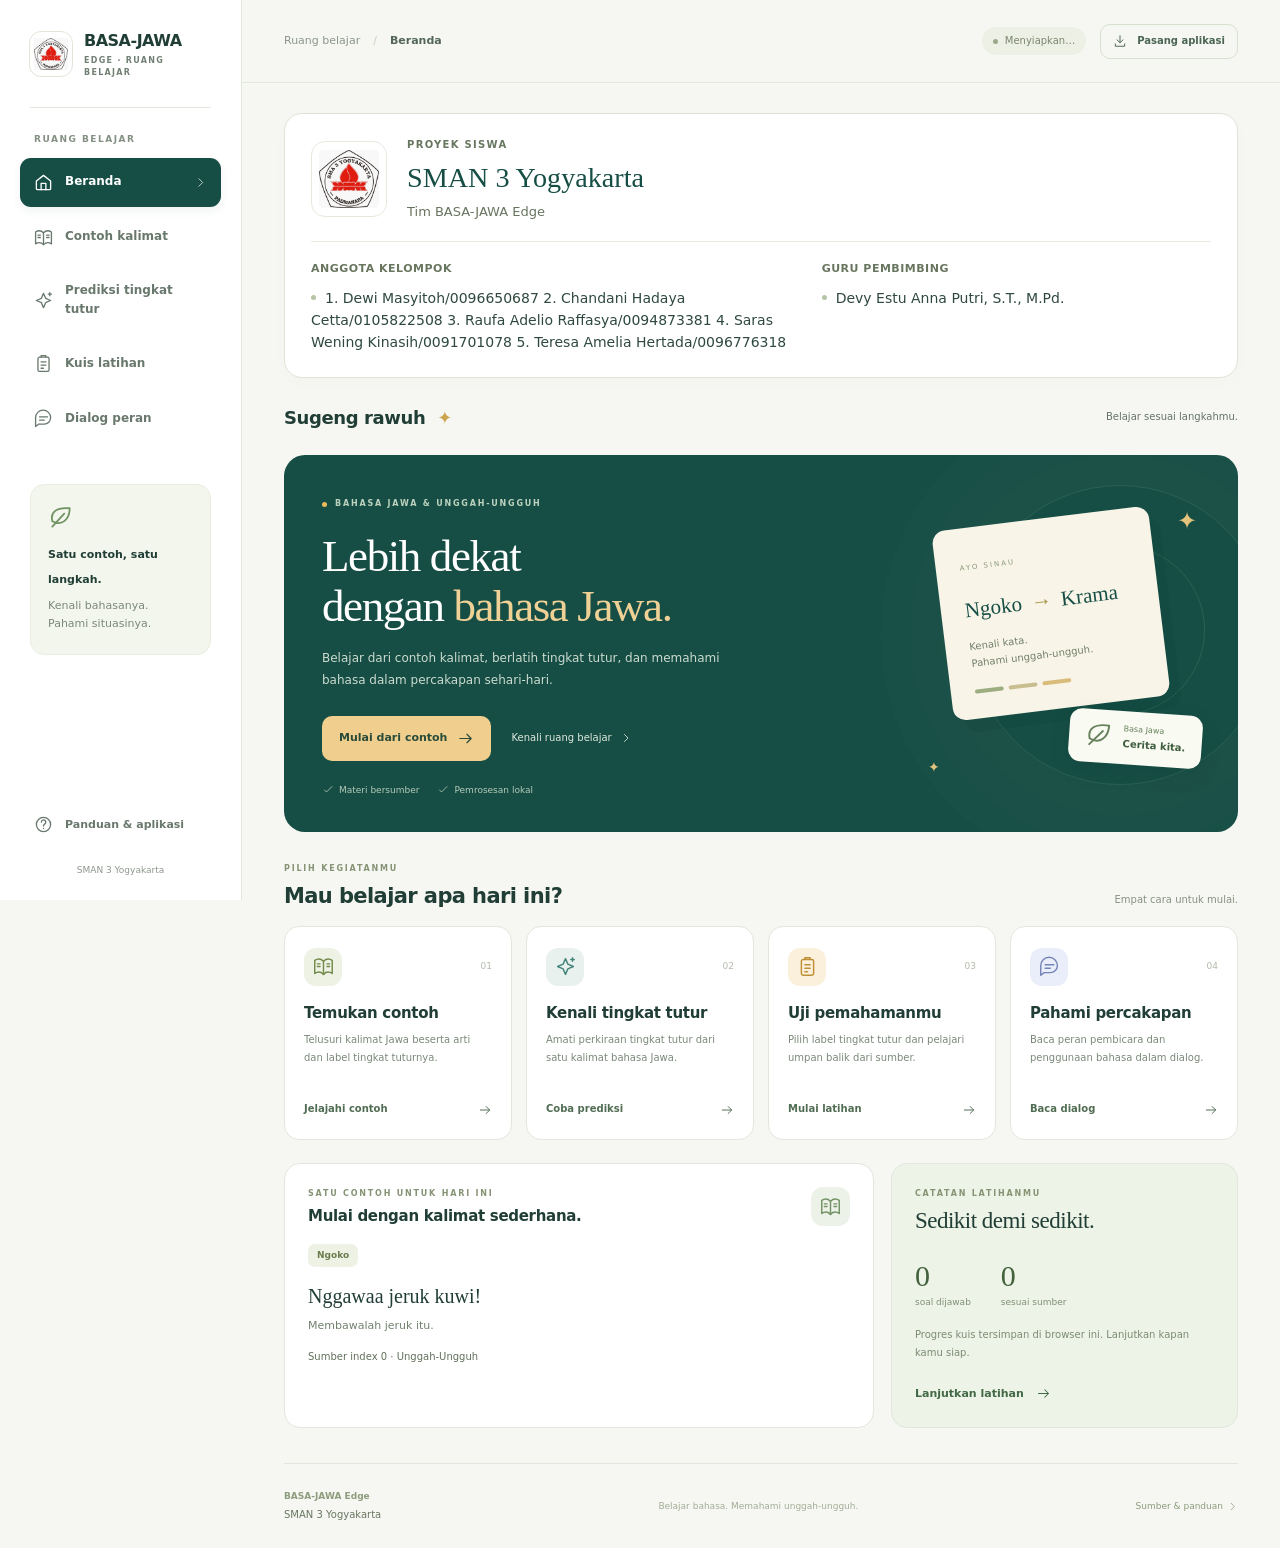
==== commit b25f08f5: "add info" ====
--- a/docs/index.html
+++ b/docs/index.html
@@ -1,4 +1,8 @@
-<!doctype html><html lang="id"><head><meta charset="utf-8"><meta name="viewport" content="width=device-width, initial-scale=1"><meta name="theme-color" content="#164e45"><meta name="description" content="Ruang belajar bahasa Jawa dan unggah-ungguh dengan contoh bersumber dan AI lokal."><link rel="manifest" href="./manifest.webmanifest"><link rel="icon" href="./icons/icon-192.png"><link rel="apple-touch-icon" href="./icons/icon-192.png"><link rel="stylesheet" href="./styles.css"><title>BASA-JAWA Edge · Ruang Belajar</title><script defer src="./inference.js"></script><script defer src="./app.js"></script></head><body>
+<!doctype html><html lang="id"><head><meta charset="utf-8"><meta name="viewport" content="width=device-width, initial-scale=1"><meta name="theme-color" content="#164e45"><meta name="description" content="Ruang belajar bahasa Jawa dan unggah-ungguh dengan contoh bersumber dan AI lokal."><link rel="manifest" href="./manifest.webmanifest"><link rel="icon" href="./icons/icon-192.png"><link rel="apple-touch-icon" href="./icons/icon-192.png"><link rel="stylesheet" href="./styles.css"><title>BASA-JAWA Edge · Ruang Belajar</title><script defer src="./inference.js"></script><script defer src="./app.js"></script><!-- BASA-JAWA SCHOOL PROFILE START -->
+<link rel="stylesheet" href="./school-profile.css">
+<script defer src="./school-profile.js"></script>
+<!-- BASA-JAWA SCHOOL PROFILE END -->
+</head><body>
 <a class="skip-link" href="#main-content">Langsung ke isi halaman</a>
 <aside class="sidebar" aria-label="Navigasi utama"><a class="brand" href="#/beranda"><span class="brand-mark">B<span>j</span></span><span class="brand-name">BASA-JAWA<small>EDGE · RUANG BELAJAR</small></span></a><div class="side-separator"></div><p class="nav-label">RUANG BELAJAR</p><nav><a class="nav-link" href="#/beranda" data-nav="beranda"><svg class="icon " viewBox="0 0 24 24" fill="none" stroke="currentColor" stroke-width="1.65" stroke-linecap="round" stroke-linejoin="round" aria-hidden="true"><path d="m3 10 9-7 9 7v10a1 1 0 0 1-1 1H4a1 1 0 0 1-1-1z"/><path d="M9 21v-8h6v8"/></svg><span>Beranda</span><svg class="icon nav-chevron" viewBox="0 0 24 24" fill="none" stroke="currentColor" stroke-width="1.65" stroke-linecap="round" stroke-linejoin="round" aria-hidden="true"><path d="m9 5 7 7-7 7"/></svg></a><a class="nav-link" href="#/contoh" data-nav="contoh"><svg class="icon " viewBox="0 0 24 24" fill="none" stroke="currentColor" stroke-width="1.65" stroke-linecap="round" stroke-linejoin="round" aria-hidden="true"><path d="M12 6c-3-3-7-3-10-1v15c3-2 7-2 10 1 3-3 7-3 10-1V5c-3-2-7-2-10 1z"/><path d="M12 6v15M5 9h3M5 12h3M16 9h3M16 12h3"/></svg><span>Contoh kalimat</span><svg class="icon nav-chevron" viewBox="0 0 24 24" fill="none" stroke="currentColor" stroke-width="1.65" stroke-linecap="round" stroke-linejoin="round" aria-hidden="true"><path d="m9 5 7 7-7 7"/></svg></a><a class="nav-link" href="#/prediksi" data-nav="prediksi"><svg class="icon " viewBox="0 0 24 24" fill="none" stroke="currentColor" stroke-width="1.65" stroke-linecap="round" stroke-linejoin="round" aria-hidden="true"><path d="m12 3 2.7 6.3L21 12l-6.3 2.7L12 21l-2.7-6.3L3 12l6.3-2.7zM20 2v4M18 4h4"/></svg><span>Prediksi tingkat tutur</span><svg class="icon nav-chevron" viewBox="0 0 24 24" fill="none" stroke="currentColor" stroke-width="1.65" stroke-linecap="round" stroke-linejoin="round" aria-hidden="true"><path d="m9 5 7 7-7 7"/></svg></a><a class="nav-link" href="#/kuis" data-nav="kuis"><svg class="icon " viewBox="0 0 24 24" fill="none" stroke="currentColor" stroke-width="1.65" stroke-linecap="round" stroke-linejoin="round" aria-hidden="true"><rect x="5" y="4" width="14" height="18" rx="2"/><path d="M9 4V2h6v2M9 10h6m-6 4h6m-6 4h3"/></svg><span>Kuis latihan</span><svg class="icon nav-chevron" viewBox="0 0 24 24" fill="none" stroke="currentColor" stroke-width="1.65" stroke-linecap="round" stroke-linejoin="round" aria-hidden="true"><path d="m9 5 7 7-7 7"/></svg></a><a class="nav-link" href="#/dialog" data-nav="dialog"><svg class="icon " viewBox="0 0 24 24" fill="none" stroke="currentColor" stroke-width="1.65" stroke-linecap="round" stroke-linejoin="round" aria-hidden="true"><path d="M21 11a8 8 0 0 1-8 8H6l-4 3V11a9 9 0 1 1 19 0z"/><path d="M7 10h10M7 14h6"/></svg><span>Dialog peran</span><svg class="icon nav-chevron" viewBox="0 0 24 24" fill="none" stroke="currentColor" stroke-width="1.65" stroke-linecap="round" stroke-linejoin="round" aria-hidden="true"><path d="m9 5 7 7-7 7"/></svg></a></nav><div class="side-tip"><span class="tip-icon"><svg class="icon " viewBox="0 0 24 24" fill="none" stroke="currentColor" stroke-width="1.65" stroke-linecap="round" stroke-linejoin="round" aria-hidden="true"><path d="M20 3C7 2 2 7 4 15c9 5 16-2 16-12zM4 20 15 8"/></svg></span><strong>Satu contoh, satu langkah.</strong><p>Kenali bahasanya.<br>Pahami situasinya.</p></div><div class="sidebar-bottom"><a class="nav-link" data-nav="panduan" href="#/panduan"><svg class="icon " viewBox="0 0 24 24" fill="none" stroke="currentColor" stroke-width="1.65" stroke-linecap="round" stroke-linejoin="round" aria-hidden="true"><circle cx="12" cy="12" r="9"/><path d="M9.3 9a2.8 2.8 0 1 1 4.8 2c-1.3.8-2.1 1-2.1 3m0 3h.01"/></svg><span>Panduan &amp; aplikasi</span></a><div class="side-credit">Bahasa lokal. Semangat belajar.</div></div></aside>
 <div class="app-shell"><header class="topbar"><a class="mobile-brand" href="#/beranda"><span class="brand-mark small">B<span>j</span></span><b>BASA-JAWA</b></a><div class="breadcrumb"><span>Ruang belajar</span><span class="breadcrumb-line">/</span><b id="breadcrumb-current">Beranda</b></div><div class="header-actions"><span id="offline-status" class="status-badge" role="status"><span class="status-dot"></span><span id="offline-label">Menyiapkan…</span></span><button id="install" class="button install-button"><svg class="icon " viewBox="0 0 24 24" fill="none" stroke="currentColor" stroke-width="1.65" stroke-linecap="round" stroke-linejoin="round" aria-hidden="true"><path d="M12 3v12m-5-5 5 5 5-5M4 17v4h16v-4"/></svg><span>Pasang aplikasi</span></button><a class="mobile-help" href="#/panduan" aria-label="Panduan aplikasi"><svg class="icon " viewBox="0 0 24 24" fill="none" stroke="currentColor" stroke-width="1.65" stroke-linecap="round" stroke-linejoin="round" aria-hidden="true"><circle cx="12" cy="12" r="9"/><path d="M9.3 9a2.8 2.8 0 1 1 4.8 2c-1.3.8-2.1 1-2.1 3m0 3h.01"/></svg></a></div></header>
--- a/docs/styles.css
+++ b/docs/styles.css
@@ -0,0 +1,24 @@
+/* BASA-JAWA Edge — responsive learning interface, no external assets. */
+:root{--forest:#164e45;--forest-deep:#103d36;--ink:#203e36;--muted:#65736c;--canvas:#f6f7f2;--paper:#fff;--line:#e1e7dd;--sage:#edf3e9;--gold:#e9b95d;--gold-pale:#fbf1dc;--sidebar:242px;--radius:18px}
+*{box-sizing:border-box}html{scroll-behavior:smooth}body{margin:0;background:var(--canvas);color:var(--ink);font:15px/1.65 system-ui,-apple-system,"Segoe UI",sans-serif}button,input,select,textarea{font:inherit}button,a,input,textarea,select{-webkit-tap-highlight-color:transparent}button{cursor:pointer}button:disabled{cursor:default;opacity:.6}a{color:inherit}button:focus-visible,a:focus-visible,input:focus-visible,select:focus-visible,textarea:focus-visible,summary:focus-visible{outline:3px solid #b87519;outline-offset:4px}h1,h2,h3,h4,p{margin:0}h1,h2,h3,h4{line-height:1.25}button{color:inherit}a{text-underline-offset:4px}.icon{width:21px;height:21px;flex-shrink:0;vertical-align:middle}.muted,.quiet-text{color:var(--muted)}.quiet-text{font-size:12px}[hidden]{display:none!important}.skip-link{position:fixed;left:18px;top:-100px;background:white;padding:12px;z-index:100}.skip-link:focus{top:12px}
+/* Navigation and application shell */
+.sidebar{position:fixed;inset:0 auto 0 0;width:var(--sidebar);padding:30px 20px 22px;background:#fff;border-right:1px solid var(--line);display:flex;flex-direction:column;z-index:30}.brand{display:flex;align-items:center;gap:11px;text-decoration:none;padding:0 9px}.brand-mark{position:relative;width:44px;height:46px;min-width:44px;display:flex;align-items:center;justify-content:center;background:var(--forest);color:#fff8e7;border-radius:12px;font-family:Georgia,serif;font-weight:700;font-size:31px;line-height:1}.brand-mark span{font-size:25px;color:var(--gold);font-style:italic;margin-left:-4px;margin-top:8px}.brand-name{font-weight:800;font-size:16px;letter-spacing:-.5px;line-height:1.4}.brand-name small{display:block;font-size:8px;font-weight:550;letter-spacing:1.3px;color:#718074;margin-top:3px}.side-separator{height:1px;background:var(--line);margin:29px 10px 24px}.nav-label{font-size:9px;font-weight:700;letter-spacing:1.5px;color:#849084;margin:0 14px 11px}.nav-link{display:flex;align-items:center;gap:12px;min-height:49px;padding:13px 14px;border-radius:11px;text-decoration:none;color:#69786d;font-size:12px;font-weight:600;margin-bottom:6px;transition:background .15s,color .15s}.nav-link>.icon{width:19px;height:19px}.nav-link:hover{background:#f4f6ef;color:var(--forest)}.nav-link.active{background:var(--forest);color:#fff;box-shadow:0 4px 10px #103d3610}.nav-chevron{margin-left:auto;width:13px!important;height:13px!important;opacity:0}.nav-link.active .nav-chevron{opacity:.8}.side-tip{margin:35px 10px 20px;padding:20px 17px;background:#f3f6ed;border-radius:14px;border:1px solid #e9eee0}.tip-icon{display:block;color:#719363;margin-bottom:10px}.tip-icon .icon{width:26px;height:26px}.side-tip strong{font-size:11px;font-weight:650}.side-tip p{font-size:11px;line-height:1.7;color:#7b8877;margin-top:6px}.sidebar-bottom{margin-top:auto;padding-top:20px}.sidebar-bottom .nav-link{font-size:11px}.side-credit{font-size:9px;color:#8d978c;text-align:center;margin-top:14px}.app-shell{margin-left:var(--sidebar);min-height:100vh}.topbar{position:sticky;top:0;z-index:20;min-height:83px;padding:18px 42px;display:flex;justify-content:space-between;align-items:center;gap:20px;background:#f6f7f2f2;border-bottom:1px solid #e4e9de;backdrop-filter:blur(12px)}.breadcrumb{display:flex;gap:13px;align-items:center;font-size:11px;color:#8a958b}.breadcrumb b{font-weight:600;color:#526559}.breadcrumb-line{color:#c6cec1}.header-actions{display:flex;align-items:center;gap:14px}.status-badge{display:inline-flex;align-items:center;gap:7px;color:#7b856e;background:#edf0e5;padding:6px 11px;border-radius:30px;font-size:10px;white-space:nowrap}.status-dot{width:5px;height:5px;background:#9da88b;border-radius:50%}.status-badge.ready{color:#396443;background:#e8f0e2}.ready .status-dot{background:#6a9454}.button{display:inline-flex;gap:10px;align-items:center;justify-content:center;padding:12px 18px;min-height:45px;border-radius:10px;border:1px solid transparent;font-size:12px;font-weight:650;line-height:1.4;text-decoration:none;transition:background .15s,transform .15s}.button .icon{width:17px;height:17px}.button:hover{transform:translateY(-1px)}.button.primary{background:var(--forest);color:#fff}.button.primary:hover{background:#23665b}.button.soft,.button.ghost{background:#eef3e9;color:var(--forest);border-color:#e0e8d9}.button.ghost{background:transparent}.install-button{border-color:#d6e0ce;font-size:10px;background:transparent;color:#4a6553;min-height:35px;padding:8px 12px}.install-button .icon{width:14px;height:14px}.mobile-brand,.mobile-help,.mobile-nav{display:none}.app-shell main{padding:30px 42px 0;max-width:1440px;margin:0 auto;outline:0}.global-message{background:#fff2d9;border:1px solid #ecd8af;color:#74582b;padding:13px 18px;border-radius:11px;font-size:12px;margin-bottom:22px}
+/* Home and activity cards */
+.welcome-line{display:flex;align-items:center;justify-content:space-between;margin-bottom:22px}.welcome-line>p{font-size:18px;font-weight:650;letter-spacing:-.4px}.welcome-line>p span{color:#cda44f;margin-left:6px}.welcome-line>.quiet-text{font-size:10px}.hero{position:relative;display:flex;min-height:342px;border-radius:21px;background:var(--forest);color:white;overflow:hidden;padding:35px 38px;gap:20px}.hero-copy{position:relative;z-index:2;flex:1;min-width:0}.hero-eyebrow{display:inline-flex;gap:8px;align-items:center;color:#bdd2bf;font-size:8px;letter-spacing:1.8px;font-weight:550;margin-bottom:20px}.hero-eyebrow>span{width:5px;height:5px;border-radius:50%;background:var(--gold)}.hero h1{font-family:Georgia,"Times New Roman",serif;font-size:45px;font-weight:400;line-height:1.12;letter-spacing:-1.4px;margin-bottom:17px}.hero h1 em{color:#efd095;font-weight:400;font-style:normal}.hero-copy>p{max-width:420px;color:#ccdbcf;font-size:12px;line-height:1.8}.hero-actions{display:flex;align-items:center;gap:20px;margin:24px 0 22px}.primary-light{background:#f0ce8d;color:#284b3a;padding:12px 16px;font-size:11px}.primary-light:hover{background:#f6daad}.hero-secondary{display:flex;align-items:center;gap:8px;color:#e0e8dc;text-decoration:none;font-size:10px}.hero-secondary .icon{width:12px;height:12px}.hero-foot{display:flex;gap:18px;color:#b5cbb9;font-size:9px}.hero-foot>span{display:flex;gap:5px;align-items:center}.hero-foot .icon{width:12px;height:12px}.hero-art{width:265px;min-width:220px;position:relative;align-self:stretch}.orbit{position:absolute;border:1px solid #96b99b2b;border-radius:50%;width:300px;height:300px;right:-70px;top:-5px}.orbit-one{box-shadow:0 0 0 30px #ffffff02,0 0 0 60px #ffffff02,0 0 0 90px #ffffff02}.orbit-two{height:170px;width:170px;top:55px;right:-5px}.floating-note{position:absolute;top:28px;left:7px;width:218px;padding:25px 24px;background:#f8f4e8;border-radius:13px;box-shadow:10px 13px 0 #073b3129;transform:rotate(-7deg);color:var(--forest)}.note-mini{font-size:7px;letter-spacing:2px;text-transform:uppercase;color:#8a9979}.floating-note strong{display:block;white-space:nowrap;font-family:Georgia,serif;font-size:21px;font-weight:400;margin:15px 0 11px}.floating-note strong span{color:#ab934a;padding:0 4px}.floating-note p{font-size:10px;line-height:1.7;color:#718069}.note-lines{display:flex;gap:5px;margin-top:18px}.note-lines i{height:4px;width:29px;background:#9cae7f;border-radius:5px}.note-lines i:nth-child(2){background:#c8be8f}.note-lines i:nth-child(3){background:#d9bb7a}.art-badge{position:absolute;right:-2px;bottom:33px;display:flex;align-items:center;gap:10px;padding:12px 16px;background:#f9faf2;border-radius:12px;box-shadow:0 7px 20px #0b312926;transform:rotate(4deg);color:#68815d}.art-badge>.icon{width:28px;height:28px}.art-badge span{font-size:8px;line-height:1.6}.art-badge b{font-weight:650;color:#3d5d3d;font-size:10px}.art-spark{position:absolute;color:#e4c47c}.art-spark.one{font-size:24px;right:3px;top:12px}.art-spark.two{font-size:14px;left:-7px;bottom:18px}.section-heading{display:flex;justify-content:space-between;align-items:end;gap:20px;margin:30px 0 17px}.eyebrow{font-size:8px;letter-spacing:1.8px;font-weight:700;color:#869374;margin-bottom:7px}.section-heading h2{font-size:21px;font-weight:650;letter-spacing:-.6px}.section-hint{font-size:10px;color:#879180}.activities-grid{display:grid;grid-template-columns:repeat(4,minmax(0,1fr));gap:14px}.activity-card{display:flex;flex-direction:column;min-height:214px;padding:21px 19px;background:white;border:1px solid var(--line);border-radius:15px;text-decoration:none;transition:transform .18s,box-shadow .18s,border-color .18s}.activity-card:hover{transform:translateY(-3px);box-shadow:0 8px 22px #26462c0a;border-color:#bfd1b9}.activity-top{display:flex;justify-content:space-between;align-items:center;margin-bottom:18px}.activity-icon{width:38px;height:38px;display:grid;place-items:center;border-radius:12px;background:#edf2e5;color:#748a4b}.activity-icon.prediksi{background:#e8f1ee;color:#448579}.activity-icon.kuis{background:#fbf0db;color:#be8f36}.activity-icon.dialog{background:#eaeefa;color:#7585b5}.activity-icon .icon{width:21px;height:21px}.activity-number{font-size:9px;color:#b2baaa}.activity-card h3{font-size:15px;font-weight:650;letter-spacing:-.3px;margin-bottom:8px}.activity-card>p{font-size:10px;color:#7a887a;line-height:1.8;flex:1}.activity-action{display:flex;justify-content:space-between;align-items:center;margin-top:19px;font-size:10px;color:#506c52;font-weight:600}.activity-action .icon{width:14px;height:14px}.home-lower{display:grid;grid-template-columns:minmax(0,1.7fr) minmax(0,1fr);gap:17px;margin-top:23px}.sample-panel,.progress-panel{padding:23px;background:white;border:1px solid var(--line);border-radius:16px}.section-heading.compact{margin:0 0 15px;align-items:center}.section-heading.compact h2{font-size:15px;letter-spacing:-.3px}.round-icon{width:39px;height:39px;min-width:39px;border-radius:12px;display:inline-flex;align-items:center;justify-content:center;background:#ecf2e7;color:#729164}.round-icon.warm{background:#faf0dc;color:#ba903e}.round-icon .icon{width:21px;height:21px}.home-example .example-sentence{font-family:Georgia,serif;font-size:20px;line-height:1.55;margin:14px 0 4px}.home-example .translation{font-size:11px;color:#71816e}.home-example-footer{margin-top:16px;display:flex;align-items:center;justify-content:space-between;gap:12px}.home-example-footer .quiet-text{font-size:9px}.text-action{display:inline-flex;align-items:center;gap:12px;font-size:11px;font-weight:650;text-decoration:none;color:#426945}.text-action>.icon{width:15px;height:15px}.progress-panel{background:#edf3e6}.progress-panel h2{font-family:Georgia,serif;font-weight:400;font-size:23px;letter-spacing:-.5px}.progress-numbers{display:flex;gap:30px;margin:20px 0 16px}.progress-numbers>div{display:flex;flex-direction:column}.progress-numbers strong{font-weight:500;font-family:Georgia,serif;font-size:30px;line-height:1.3;color:#42613d}.progress-numbers span{font-size:9px;color:#809076}.progress-panel>p:not(.eyebrow){font-size:10px;color:#7c8b74;margin-bottom:17px;line-height:1.85}
+/* Separate learning pages */
+.page-heading{margin:4px 0 27px;max-width:770px}.page-kicker{display:block;font-size:9px;letter-spacing:1.8px;font-weight:650;color:#89987f;margin-bottom:13px}.page-heading h1{font-family:Georgia,serif;font-size:37px;font-weight:400;letter-spacing:-1px;margin-bottom:13px;color:#214c3d}.page-heading>p,.page-heading>div>p{font-size:12px;line-height:1.8;color:#7b897c;max-width:620px}.surface{background:white;border:1px solid var(--line);border-radius:var(--radius);padding:26px}.search-form{display:flex;gap:14px;align-items:end}.field{min-width:0;display:flex;flex-direction:column;gap:8px}.field>label{font-size:11px;font-weight:650;color:#59705b}.search-grow{flex:1}.filter-field{width:180px}.input-wrap{position:relative}.input-wrap>.icon{position:absolute;left:14px;top:50%;transform:translateY(-50%);width:17px;height:17px;color:#92a18d}.input-wrap>input{padding-left:42px}input,select,textarea{width:100%;max-width:100%;min-height:46px;border:1px solid #d4ddcd;background:#fcfdf9;border-radius:10px;padding:12px 14px;color:#34543d;font-size:12px;line-height:1.7}textarea{resize:vertical}input::placeholder,textarea::placeholder{color:#a0ac98}.suggestions{display:flex;flex-wrap:wrap;gap:7px;align-items:center;margin-top:15px;font-size:9px;color:#8d9a84}.suggestions button{border:0;min-height:30px;padding:5px 12px;background:#f0f3eb;color:#6f8362;font-size:9px;border-radius:30px}.results-heading{display:flex;justify-content:space-between;align-items:center;gap:15px;margin:27px 0 15px}.results-heading h2{font-size:16px;letter-spacing:-.3px;font-weight:650}.results-grid{display:grid;grid-template-columns:repeat(2,minmax(0,1fr));gap:15px}.example-card{background:white;border:1px solid var(--line);border-radius:16px;padding:23px;min-width:0}.example-top{display:flex;justify-content:space-between;align-items:center;gap:10px}.level-label{display:inline-flex;align-items:center;background:#edf2e4;color:#6b7c4c;border-radius:7px;padding:4px 9px;font-size:9px;font-weight:600;white-space:nowrap}.level-label[data-level="1"]{background:#eaf1e6;color:#587d49}.level-label[data-level="2"]{background:#e7f1ef;color:#4c7c73}.level-label[data-level="3"]{background:#faf0dc;color:#ac853d}.example-id{font-size:9px;color:#a1aa99}.example-card .example-sentence{font-family:Georgia,serif;font-size:22px;line-height:1.45;margin:18px 0 10px;overflow-wrap:anywhere}.translation{font-size:12px;line-height:1.8;color:#7c8b77}.example-footer{display:flex;align-items:end;justify-content:space-between;gap:13px;padding-top:19px;margin-top:19px;border-top:1px solid #edf0e7}.source-id{display:block;color:#9aa68f;font-size:8px;line-height:1.8}.button-link{border:0;padding:0;background:none;cursor:pointer;font-size:10px;min-height:30px}.empty-search{grid-column:1/-1;padding:45px 22px;text-align:center;background:#f0f4e9;border:1px dashed #d2ddc6;border-radius:16px}.empty-search .icon{width:30px;height:30px;color:#93a478}.empty-search h3{font-size:16px;margin:13px 0 8px}.empty-search p{font-size:12px;color:#849079}.source-note{display:flex;gap:8px;margin-top:21px;font-size:10px;color:#8a9681}.source-note>.icon{width:14px;height:14px;margin-top:2px}.prediction-layout{display:grid;grid-template-columns:minmax(0,1.08fr) minmax(0,1fr);gap:21px}.panel-title{display:flex;gap:12px;align-items:center;margin-bottom:24px}.panel-title h2{font-size:17px;font-weight:650;letter-spacing:-.3px}.panel-title p{font-size:10px;color:#8a9783;margin-top:5px}.prediction-form-panel textarea{min-height:173px}.character-count{text-align:right;font-size:9px;color:#a0ab96;margin-top:-2px}.form-actions{display:flex;gap:10px;align-items:center;margin-top:17px}.mini-explainer{display:flex;gap:8px;align-items:center;color:#8b9a80;margin-top:27px;padding-top:18px;border-top:1px solid #edf1e7}.mini-explainer>.icon{width:15px;height:15px}.mini-explainer p{font-size:9px}.prediction-result{min-height:350px;min-width:0}.empty-result{height:100%;display:flex;flex-direction:column;align-items:center;justify-content:center;text-align:center;padding:35px;border:1px dashed #d4dfca;border-radius:18px;background:#f0f4e9}.empty-orbit{position:relative;width:69px;height:69px;display:grid;place-items:center;border-radius:50%;background:#e4ecd9;color:#8a9f6a;margin-bottom:22px}.empty-orbit>.icon{width:28px;height:28px}.empty-result h2{font-family:Georgia,serif;font-size:24px;font-weight:400;max-width:260px;margin:6px 0 12px}.empty-result>p{font-size:11px;line-height:1.8;color:#929e87;max-width:250px}.level-strip{display:flex;gap:6px;flex-wrap:wrap;justify-content:center;margin-top:22px}.level-strip>span{background:#e7eddf;color:#8c9b7d;border-radius:20px;padding:4px 9px;font-size:8px}.prediction-card{height:100%;background:#edf3e7;border:1px solid #dce7d0;border-radius:18px;padding:29px;display:flex;flex-direction:column;justify-content:center}.result-symbol{width:43px;height:43px;border-radius:13px;background:#dce9cf;display:grid;place-items:center;color:#78985a;margin-bottom:18px}.prediction-card h2{font-family:Georgia,serif;font-size:36px;font-weight:400;margin:5px 0 15px;color:#40653d}.prediction-card>p{font-size:11px;line-height:1.9;color:#7c9170}.prediction-card .text-action{margin-top:22px}.prediction-card .result-input{font-size:10px;background:#ffffff70;border-radius:9px;margin-top:21px;padding:12px;overflow-wrap:anywhere}.learning-note{display:flex;gap:12px;padding:19px 22px;border:1px solid #e4e8da;border-radius:12px;margin-top:22px;color:#859077}.learning-note>.icon{width:18px;height:18px;margin-top:1px}.learning-note strong{font-size:11px;color:#657b57;font-weight:600}.learning-note p{font-size:10px;line-height:1.8;margin-top:4px}
+/* Quiz and conversation */
+.quiz-page-heading{display:flex;justify-content:space-between;align-items:center;max-width:none;gap:24px}.quiz-score{background:#e9f0e0;padding:16px 22px;border-radius:14px;text-align:center;min-width:180px}.quiz-score>span{font-size:7px;letter-spacing:1px;color:#899976}.quiz-score>strong{display:block;margin:6px 0 2px;font-family:Georgia,serif;font-weight:400;color:#5c7b48;font-size:29px}.quiz-score>strong>b{font-weight:400}.quiz-score>strong>small{font-size:21px;color:#a7b596}.quiz-score>p{font-size:8px;color:#8e9e7c}.quiz-layout{display:grid;grid-template-columns:minmax(0,2fr) minmax(0,.95fr);gap:22px;align-items:start}.quiz-question{background:white;border:1px solid var(--line);border-radius:19px;padding:30px}.question-caption{display:flex;align-items:center;gap:8px;font-size:8px;letter-spacing:1.4px;color:#8f9c85;font-weight:600}.question-caption>.icon{width:15px;height:15px}.quiz-sentence{font-family:Georgia,serif;font-size:29px;line-height:1.55;color:#2b503c;margin:23px 0 16px;overflow-wrap:anywhere}.question-instruction{font-size:11px;color:#8b9982}.answers{display:grid;grid-template-columns:repeat(2,minmax(0,1fr));gap:12px;margin-top:25px}.answer{display:flex;align-items:center;gap:10px;min-height:55px;padding:12px 16px;border:1px solid #dce4d2;background:#fcfdf8;color:#6a7f5b;border-radius:11px;font-size:12px;text-align:left;transition:background .15s,border .15s}.answer-letter{width:23px;height:23px;min-width:23px;border:1px solid #dce4d2;border-radius:7px;display:grid;place-items:center;background:white;color:#9ba88f;font-size:9px}.answer:hover:not(:disabled){background:#f0f5e6;border-color:#a7bd91}.answer.chosen{background:#e3eed6;border-color:#8fae74;opacity:1}.answer.chosen .answer-letter{background:#799c58;color:white;border-color:#799c58}.answer.source-answer{border-color:#99b181}.answer:disabled:not(.chosen){opacity:.75}.feedback{padding:18px;background:#f0f5e9;border-radius:11px;margin-top:21px;border:1px solid #e0e9d6}.feedback-title{display:flex;gap:9px;align-items:center;font-size:12px;color:#587445;margin-bottom:9px}.feedback-title>.icon{width:16px;height:16px}.feedback p{font-size:11px;color:#7d8d72;line-height:1.85;margin-bottom:8px}.feedback .source-id{margin-top:12px}.quiz-navigation{display:flex;justify-content:space-between;align-items:center;gap:15px;margin-top:17px}.quiz-navigation>.quiet-text{font-size:9px}.quiz-tips{padding:25px}.quiz-tips h2{font-family:Georgia,serif;font-size:23px;font-weight:400;line-height:1.3;margin:18px 0 13px}.quiz-tips>p{font-size:11px;color:#85927c;line-height:1.9}.quiz-tips>strong{font-size:11px;color:#6a7f58}.quiz-tips>.text-action{margin-top:24px;font-size:10px}.tip-rule{height:1px;background:#e8eddf;margin:22px 0 18px}.dialog-layout{display:grid;grid-template-columns:minmax(0,.95fr) minmax(0,1.5fr);gap:22px;align-items:start}.context-panel{background:#eef3e7;padding:27px;border-radius:18px;border:1px solid #e1e9d6}.context-panel h2{font-family:Georgia,serif;font-size:25px;font-weight:400;margin:15px 0}.role-pair{display:flex;flex-direction:column;gap:11px;margin-bottom:22px}.role-person{display:flex;align-items:center;gap:10px;font-size:11px;color:#6e825d;overflow-wrap:anywhere}.speaker-dot{width:27px;height:27px;min-width:27px;border-radius:9px;display:grid;place-items:center;background:#dce7cd;color:#6b8653;font-size:10px;font-weight:650}.speaker-dot.b{background:#f4e9cd;color:#aa8d48}.context-original{font-size:10px;color:#839276;line-height:1.85;padding-top:18px;border-top:1px solid #dfe8d3;overflow-wrap:anywhere}.context-original>strong{display:block;font-size:9px;color:#708662;margin-bottom:7px;font-weight:600}.conversation-panel{background:white;padding:28px;border:1px solid var(--line);border-radius:18px}.conversation-heading{display:flex;justify-content:space-between;align-items:center;gap:15px;padding-bottom:20px;border-bottom:1px solid #edf0e6;margin-bottom:26px}.conversation-heading h2{font-size:14px;letter-spacing:-.3px;font-weight:650}.conversation-heading>.quiet-text{font-size:9px}.utterance{display:flex;gap:12px;align-items:start;margin-bottom:24px}.utterance:last-child{margin-bottom:0}.utterance.b{flex-direction:row-reverse}.utterance-body{min-width:0;max-width:90%}.utterance-role{font-size:9px;color:#96a18b;margin-bottom:7px;overflow-wrap:anywhere}.utterance.b .utterance-role{text-align:right}.speech-bubble{background:#f0f5e9;border:1px solid #e5eddc;padding:18px 20px;border-radius:0 14px 14px 14px}.utterance.b .speech-bubble{background:#faf4e6;border-color:#f2e9d2;border-radius:14px 0 14px 14px}.speech-bubble>p{font-family:Georgia,serif;font-size:22px;line-height:1.5;color:#4c6c3d;margin-bottom:12px;overflow-wrap:anywhere}.utterance.b .speech-bubble>p{color:#8e783e}.dialog-navigation{display:flex;align-items:center;justify-content:space-between;gap:15px;margin-top:22px}.dialog-navigation .quiet-text{font-size:9px}
+/* Help, technical information, footer */
+.help-grid{display:grid;grid-template-columns:repeat(2,minmax(0,1fr));gap:20px}.help-grid article>h2{font-family:Georgia,serif;font-size:26px;font-weight:400;margin:17px 0 13px}.help-grid article>p{font-size:12px;color:#7d8b75;line-height:1.9;margin-bottom:18px}.help-grid article>.text-action{margin-top:3px}.offline-guide{margin-top:20px}.steps-list{list-style:none;padding:0;display:grid;grid-template-columns:repeat(3,minmax(0,1fr));gap:24px;margin:0 0 24px}.steps-list>li{display:flex;gap:12px;align-items:start}.steps-list>li>span{display:grid;place-items:center;width:24px;height:24px;min-width:24px;background:#e8f0de;color:#7a965e;border-radius:8px;font-size:10px}.steps-list strong{font-size:11px;font-weight:650;color:#657d54}.steps-list p{font-size:10px;color:#8b9882;line-height:1.85;margin-top:6px}.offline-guide>.quiet-text{margin-top:12px;font-size:10px}.help-grid.lower{margin-top:20px}.help-grid.lower article>h2{margin-top:0;font-size:23px}.source-panel>a{font-size:10px;color:#748b5e}.help-grid article>.source-stats{color:#5e7d49;font-size:11px}.help-grid article>.quiet-text{font-size:10px;margin-top:12px;margin-bottom:0}.technical-details{border-top:1px solid var(--line);margin-top:25px;padding:20px 2px;font-size:11px;color:#91a080}.technical-details summary{font-weight:600;cursor:pointer;color:#6c8359;min-height:28px}.technical-content{padding-top:15px;max-width:760px}.technical-content p{font-size:10px;line-height:1.9;overflow-wrap:anywhere;margin-bottom:14px}.technical-content a{display:inline-flex;align-items:center;gap:9px;color:#6f875c;font-size:10px}.technical-content a .icon{width:14px;height:14px}.page-footer{display:flex;align-items:center;justify-content:space-between;gap:15px;padding:25px 0;margin-top:35px;border-top:1px solid var(--line);font-size:9px;color:#a2ad97}.page-footer>span{font-weight:650;color:#8c9c7c}.page-footer>a{display:inline-flex;gap:4px;align-items:center;text-decoration:none;color:#8c9c7c}.page-footer>a>.icon{width:11px;height:11px}.toast{position:fixed;bottom:30px;left:calc(var(--sidebar) + (100vw - var(--sidebar))/2);transform:translateX(-50%);z-index:100;background:var(--forest);color:white;border-radius:10px;padding:12px 20px;box-shadow:0 10px 25px #0c37232b;font-size:12px;max-width:85vw;text-align:center}.technical{max-width:900px;padding:40px 24px;margin:auto}.technical h1{font-size:30px;line-height:1.3;margin:15px 0 20px}.technical p{margin:16px 0;color:#708469}.technical .eyebrow{font-size:10px}.technical .button{margin:5px 8px 5px 0}.technical pre{font-size:12px;white-space:pre-wrap;overflow-wrap:anywhere;background:white;border:1px solid var(--line);padding:24px;border-radius:14px}.technical .subtle{font-size:12px;color:#8a9881}
+/* Notebook, tablet and phone layouts */
+@media(min-width:1600px){.app-shell main{padding-top:36px}.hero{min-height:365px;padding:41px 46px}.hero h1{font-size:53px}.hero-copy>p{font-size:13px}.hero-art{width:330px}.floating-note{left:38px;top:35px;width:235px;padding:28px}.art-badge{right:15px;bottom:38px}.activity-card{padding:25px;min-height:235px}.activity-card h3{font-size:17px}.activity-card>p{font-size:12px}.activity-action{font-size:11px}.activity-icon{width:43px;height:43px}.section-heading h2{font-size:23px}}
+@media(max-width:1200px){:root{--sidebar:216px}.sidebar{padding-left:14px;padding-right:14px}.brand{padding:0 8px;gap:9px}.brand-name{font-size:14px}.brand-name small{font-size:7px;letter-spacing:1px}.nav-link{font-size:11px;gap:10px;padding:12px}.topbar{padding:16px 28px}.app-shell main{padding:26px 28px 0}.hero{padding:29px;min-height:325px}.hero h1{font-size:40px}.hero-art{width:215px;min-width:180px}.floating-note{width:188px;padding:22px 19px;left:2px;top:28px}.floating-note strong{font-size:18px}.art-badge{right:-8px;padding:11px;bottom:30px}.hero-actions{gap:14px}.hero-secondary{font-size:9px}.activities-grid{gap:11px}.activity-card{padding:18px 15px}.activity-card h3{font-size:13px}.activity-card>p{font-size:10px}.hero-copy>p{font-size:11px}.section-heading.compact h2{font-size:14px}.quiz-layout{grid-template-columns:minmax(0,1.8fr) minmax(0,1fr)}.quiz-question{padding:25px}.quiz-sentence{font-size:26px}.surface{padding:23px}.dialog-layout{grid-template-columns:minmax(0,1fr) minmax(0,1.4fr)}}
+@media(max-width:1030px){.activities-grid{grid-template-columns:repeat(2,minmax(0,1fr))}.activity-card{min-height:182px;padding:22px}.activity-card h3{font-size:16px}.activity-top{margin-bottom:13px}.activity-card>p{font-size:11px}.activity-action{margin-top:14px}.hero-art{display:none}.hero h1{font-size:45px}.hero-copy>p{max-width:480px;font-size:12px}.hero-secondary{font-size:10px}.home-lower{grid-template-columns:1fr}.progress-panel{display:grid;grid-template-columns:1.1fr 1fr;gap:0 25px;align-items:center}.progress-panel .eyebrow{grid-column:1}.progress-panel h2{grid-column:1}.progress-numbers{grid-column:2;grid-row:1/3;margin:0;justify-content:end}.progress-panel>p:not(.eyebrow){grid-column:1;margin:12px 0 15px}.progress-panel>.text-action{grid-column:2;grid-row:3/5;justify-content:end}.prediction-layout{grid-template-columns:1fr}.prediction-result{min-height:275px}.empty-result{padding:27px;min-height:275px}.quiz-layout{grid-template-columns:1fr}.quiz-tips{display:none}.search-form{flex-wrap:wrap}.search-grow{flex-basis:100%}.filter-field{flex:1;width:auto}.search-form .button{min-width:150px}.results-grid{grid-template-columns:1fr}.dialog-layout{grid-template-columns:1fr}.role-pair{display:grid;grid-template-columns:1fr 1fr}.context-panel h2{font-size:22px;margin:10px 0 15px}.context-original{padding-top:14px}.context-panel{padding:23px}.steps-list{grid-template-columns:1fr;gap:19px}}
+@media(max-width:900px){:root{--sidebar:0px}.sidebar{display:none}.app-shell{margin-left:0}.topbar{padding:15px 25px;min-height:70px;background:#f6f7f2fa}.breadcrumb{display:none}.mobile-brand{display:flex;align-items:center;gap:10px;text-decoration:none;font-size:14px;letter-spacing:-.5px}.brand-mark.small{width:33px;height:35px;min-width:33px;border-radius:10px;font-size:23px}.brand-mark.small span{font-size:18px;margin-top:7px;margin-left:-3px}.mobile-help{display:grid;place-items:center;width:33px;height:33px;color:#7c8d72;text-decoration:none}.mobile-help>.icon{width:20px;height:20px}.header-actions{gap:10px}.app-shell main{padding:25px 25px 75px}.hero{min-height:330px}.hero-art{display:block;width:240px;min-width:205px}.hero h1{font-size:43px}.hero-copy>p{max-width:360px;font-size:11px}.hero-actions{flex-wrap:wrap}.hero-secondary{font-size:9px}.floating-note{width:200px;left:14px}.art-badge{right:0}.hero-foot{font-size:8px}.mobile-nav{position:fixed;bottom:0;left:0;right:0;min-height:68px;padding:7px 13px calc(7px + env(safe-area-inset-bottom));display:grid;grid-template-columns:repeat(5,1fr);gap:4px;background:#fffffffa;border-top:1px solid var(--line);z-index:40;backdrop-filter:blur(12px)}.mobile-nav>a{display:flex;flex-direction:column;gap:4px;justify-content:center;align-items:center;min-height:49px;border-radius:10px;text-decoration:none;font-size:9px;color:#95a18a}.mobile-nav>a>.icon{width:20px;height:20px}.mobile-nav>a.active{color:var(--forest);background:#eaf1e3;font-weight:650}.toast{left:50%;bottom:85px}.page-heading{margin-top:3px}.page-footer{margin-top:30px}.home-lower{grid-template-columns:minmax(0,1.5fr) minmax(0,1fr)}.progress-panel{display:block}.progress-numbers{justify-content:start;margin:17px 0}.progress-panel>p:not(.eyebrow){margin:0 0 15px}.progress-panel>.text-action{justify-content:start}.activities-grid{grid-template-columns:repeat(4,minmax(0,1fr))}.activity-card{padding:19px 15px;min-height:210px}.activity-card h3{font-size:14px}.activity-card>p{font-size:10px}.activity-action{font-size:9px}.prediction-layout{grid-template-columns:minmax(0,1fr) minmax(0,1fr)}.quiz-layout{grid-template-columns:minmax(0,1fr)}.dialog-layout{grid-template-columns:minmax(0,1fr) minmax(0,1.4fr)}.role-pair{display:flex}.steps-list{grid-template-columns:repeat(3,minmax(0,1fr));gap:16px}}
+@media(max-width:670px){.topbar{padding:13px 19px}.header-actions{gap:8px}.install-button{padding:7px;width:33px;height:33px;min-height:33px;border-color:var(--line);border-radius:10px}.install-button>span{display:none}.install-button>.icon{width:16px;height:16px}.status-badge{font-size:8px;padding:5px 8px;gap:5px}.app-shell main{padding:24px 19px 78px}.welcome-line{margin-bottom:18px}.welcome-line>p{font-size:17px}.welcome-line>.quiet-text{font-size:9px}.hero{padding:28px 25px;min-height:0}.hero-art{display:none}.hero h1{font-size:40px;letter-spacing:-1.2px}.hero-eyebrow{font-size:7px;letter-spacing:1.6px;margin-bottom:20px}.hero-copy>p{font-size:11px;max-width:400px}.hero-actions{margin:22px 0 19px;gap:16px}.hero-secondary{font-size:9px}.hero-foot{font-size:8px;gap:18px}.section-heading{margin-top:27px;margin-bottom:16px}.section-heading h2{font-size:20px}.section-hint{display:none}.activities-grid{grid-template-columns:repeat(2,minmax(0,1fr));gap:12px}.activity-card{padding:19px 17px;min-height:208px}.activity-top{margin-bottom:16px}.activity-card h3{font-size:15px}.activity-card>p{font-size:10px}.activity-action{font-size:9px;gap:7px;margin-top:18px}.activity-icon{width:37px;height:37px}.activity-number{font-size:8px}.home-lower{grid-template-columns:1fr;gap:16px;margin-top:18px}.sample-panel,.progress-panel{padding:22px}.section-heading.compact h2{font-size:15px}.home-example .example-sentence{font-size:23px}.home-example .translation{font-size:12px}.progress-panel{display:grid;grid-template-columns:1fr 1fr;gap:0 20px}.progress-panel .eyebrow,.progress-panel h2{grid-column:1}.progress-numbers{grid-column:2;grid-row:1/3;margin:0;gap:25px;justify-content:end}.progress-panel h2{font-size:23px}.progress-panel>p:not(.eyebrow){grid-column:1/-1;font-size:11px;margin:17px 0 14px}.progress-panel>.text-action{grid-column:1/-1;font-size:11px}.page-heading{margin:2px 0 24px}.page-heading h1{font-size:33px;margin-bottom:12px}.page-heading>p,.page-heading>div>p{font-size:12px}.page-kicker{font-size:8px;margin-bottom:13px}.surface{padding:22px 18px}.search-form{gap:14px 12px}.search-grow{flex-basis:100%}.filter-field{flex:1}.search-form>.button{min-width:122px;padding:13px 14px;font-size:11px;gap:8px}.field>label{font-size:10px}input,textarea,select{font-size:16px;padding:10px 12px;min-height:47px}.input-wrap>input{font-size:14px;padding-left:38px}.input-wrap>.icon{left:12px;width:16px;height:16px}.suggestions{font-size:9px;gap:6px;margin-top:15px}.suggestions button{font-size:9px;padding:5px 11px;min-height:31px}.results-heading{margin:24px 0 14px}.results-heading h2{font-size:15px}.results-heading>.quiet-text{font-size:9px}.results-grid{grid-template-columns:1fr;gap:13px}.example-card{padding:22px}.example-card .example-sentence{font-size:24px}.translation{font-size:12px}.example-footer{align-items:center}.source-id{font-size:8px}.level-label{font-size:9px}.example-footer>.button-link{font-size:10px}.prediction-layout{grid-template-columns:1fr;gap:18px}.prediction-form-panel{padding:23px 21px}.panel-title{margin-bottom:22px}.panel-title h2{font-size:17px}.panel-title p{font-size:11px}.prediction-form-panel textarea{font-size:15px;min-height:155px}.form-actions{flex-wrap:wrap}.form-actions .button{font-size:11px;padding:12px 15px}.mini-explainer{margin-top:22px}.prediction-result{min-height:270px}.empty-result{min-height:270px;padding:28px}.prediction-card{padding:28px;min-height:270px}.prediction-card h2{font-size:36px}.learning-note{padding:17px 18px}.learning-note strong{font-size:11px}.learning-note p{font-size:10px}.quiz-page-heading{display:block}.quiz-score{display:flex;align-items:center;justify-content:space-between;gap:12px;text-align:left;padding:13px 17px;margin-top:19px;min-width:0}.quiz-score>span{font-size:7px;max-width:90px}.quiz-score>strong{font-size:24px;margin:0;white-space:nowrap}.quiz-score>strong>small{font-size:17px}.quiz-score>p{max-width:90px;font-size:8px;text-align:right}.quiz-layout{display:block}.quiz-question{padding:24px 21px}.quiz-sentence{font-size:28px;margin:24px 0 14px}.answers{gap:10px;margin-top:23px}.answer{font-size:12px;padding:12px 13px;min-height:55px}.answer-letter{width:21px;height:21px;min-width:21px;font-size:8px}.quiz-navigation{align-items:center;gap:13px}.quiz-navigation>.quiet-text{font-size:8px;max-width:150px}.quiz-navigation>.button{font-size:11px;padding:12px 14px;white-space:nowrap}.quiz-tips{display:none}.feedback{padding:17px}.dialog-layout{display:block}.context-panel{padding:23px;margin-bottom:17px}.role-pair{display:grid;grid-template-columns:1fr 1fr;gap:12px}.role-person{font-size:10px;align-items:start}.context-original{font-size:10px}.conversation-panel{padding:23px 20px}.speech-bubble{padding:16px 18px}.speech-bubble>p{font-size:24px}.utterance{gap:9px;margin-bottom:25px}.utterance-body{max-width:88%}.utterance-role{font-size:8px}.dialog-navigation{gap:8px;flex-wrap:wrap}.dialog-navigation .button{font-size:10px;padding:11px 12px;gap:6px}.dialog-navigation>.quiet-text{order:3;width:100%;text-align:center;font-size:9px;margin-top:6px}.help-grid{grid-template-columns:1fr;gap:16px}.help-grid>.surface{padding:25px}.help-grid article>h2{font-size:26px}.help-grid article>p{font-size:12px}.offline-guide{padding:25px;margin-top:16px}.steps-list{grid-template-columns:1fr;gap:22px;margin-top:28px}.steps-list strong{font-size:12px}.steps-list p{font-size:11px}.steps-list>li>span{width:26px;height:26px;min-width:26px}.help-grid.lower{margin-top:16px}.technical-details summary{font-size:10px}.technical-content p{font-size:10px}.technical-content a{font-size:10px}.page-footer{font-size:8px;margin-top:28px;padding:22px 0;gap:12px}.page-footer>p{display:none}.page-footer>a{font-size:8px}.mobile-nav{padding-left:10px;padding-right:10px}.mobile-nav>a{font-size:8px}.technical{padding:30px 19px}.technical h1{font-size:26px}.technical pre{padding:18px;font-size:10px}}
+@media(prefers-reduced-motion:reduce){*{scroll-behavior:auto!important;transition:none!important;animation:none!important}}
+
+/* Readability of source details and feedback across all views. */
+.source-id{font-size:10px;color:#61705b}.translation{color:#62705d}.home-example .source-id{margin-top:12px}.role-person small{display:block;font-size:9px;letter-spacing:.06em;margin-bottom:3px}.role-person strong{display:block;font-size:13px;color:#42613d}.prediction-card>p{font-size:13px;color:#506548}.prediction-card .result-divider{height:1px;background:#d3dfc9;margin:21px 0}.prediction-card .button{margin:20px 0 15px;align-self:flex-start}.prediction-card>small{font-size:11px;color:#596c50;line-height:1.8}.feedback>strong{display:block;font-size:14px;margin-bottom:10px}.feedback p{font-size:13px;color:#4f6544}.feedback small{font-size:11px;color:#607154;display:block;line-height:1.8}.empty.surface{padding:28px;grid-column:1/-1}.empty.surface h2{font-size:22px;margin-bottom:10px}.empty.surface p{font-size:13px}.question-instruction{font-size:14px}.quiz-navigation>.quiet-text{font-size:12px}.toast{font-size:13px}
+@media(max-width:670px){.mobile-nav>a{font-size:10px}.source-id{font-size:10px}.example-sentence{font-size:22px}.translation,.home-example .translation{font-size:13px}.learning-note p,.mini-explainer p,.help-grid article>p,.steps-list p{font-size:13px}.question-instruction{font-size:13px}.role-person{font-size:12px}.context-original{font-size:12px}.utterance-role{font-size:11px}.dialog-navigation .button{font-size:12px}.dialog-navigation>.quiet-text{font-size:11px}.technical-content p,.technical-content a{font-size:12px}.feedback p{font-size:13px}}
--- a/docs/school-profile.css
+++ b/docs/school-profile.css
@@ -0,0 +1,4 @@
+/* Local school identity, matched to the BASA-JAWA learning interface. */
+.school-profile-card{background:#fff;border:1px solid #dce5d6;border-radius:18px;padding:23px 26px;margin:0 0 25px;box-shadow:0 4px 18px #183e2404;overflow-wrap:anywhere}
+.school-summary{display:flex;align-items:center;gap:20px;min-width:0}.school-profile-logo{width:76px;height:76px;flex:0 0 76px;object-fit:contain;background:#fff;border:1px solid #e5eadd;border-radius:14px;padding:7px}.school-summary-copy{min-width:0}.school-kicker{font-size:10px;letter-spacing:.13em;font-weight:700;color:#67775f;margin:0 0 6px}.school-title{font-family:Georgia,serif;font-weight:400;font-size:clamp(21px,2.2vw,29px);line-height:1.25;color:#164e45;margin:0}.school-team-name{font-size:13px;line-height:1.5;color:#68745f;margin:7px 0 0}.school-people-grid{display:grid;grid-template-columns:1.25fr 1fr;gap:24px;margin-top:20px;padding-top:19px;border-top:1px solid #e8ecdf}.school-people-group h3{font:700 11px/1.5 system-ui,-apple-system,"Segoe UI",sans-serif;letter-spacing:.045em;text-transform:uppercase;color:#69765f;margin:0 0 9px}.school-name-list{margin:0;padding:0;list-style:none;display:grid;gap:6px}.school-name-list li{font-size:14px;line-height:1.6;color:#2f493e}.school-name-list li::before{content:"";display:inline-block;width:5px;height:5px;background:#b7c5a6;border-radius:50%;margin:0 9px 3px 0}.school-profile-about{margin-bottom:24px;background:#fdfefb}.brand-mark.school-brand-mark{background:#fff;border:1px solid #e0e7d9;padding:4px;overflow:hidden}.school-brand-image{width:100%;height:100%;object-fit:contain}.school-footer-label{display:block;font-size:10px;line-height:1.6;color:#687560;font-weight:400;max-width:240px;overflow-wrap:anywhere;margin-top:3px}.sidebar .side-credit{overflow-wrap:anywhere}.page-footer>span{min-width:0}
+@media(max-width:670px){.school-profile-card{padding:19px 18px;margin-bottom:20px;border-radius:15px}.school-summary{gap:13px;align-items:flex-start}.school-profile-logo{width:60px;height:60px;flex-basis:60px;border-radius:11px;padding:5px}.school-kicker{font-size:9px;letter-spacing:.09em}.school-title{font-size:22px}.school-team-name{font-size:12px}.school-people-grid{grid-template-columns:1fr;gap:17px;margin-top:17px;padding-top:16px}.school-name-list{gap:4px}.school-name-list li{font-size:13px}.school-people-group h3{font-size:10px}.school-footer-label{font-size:10px;max-width:200px}}
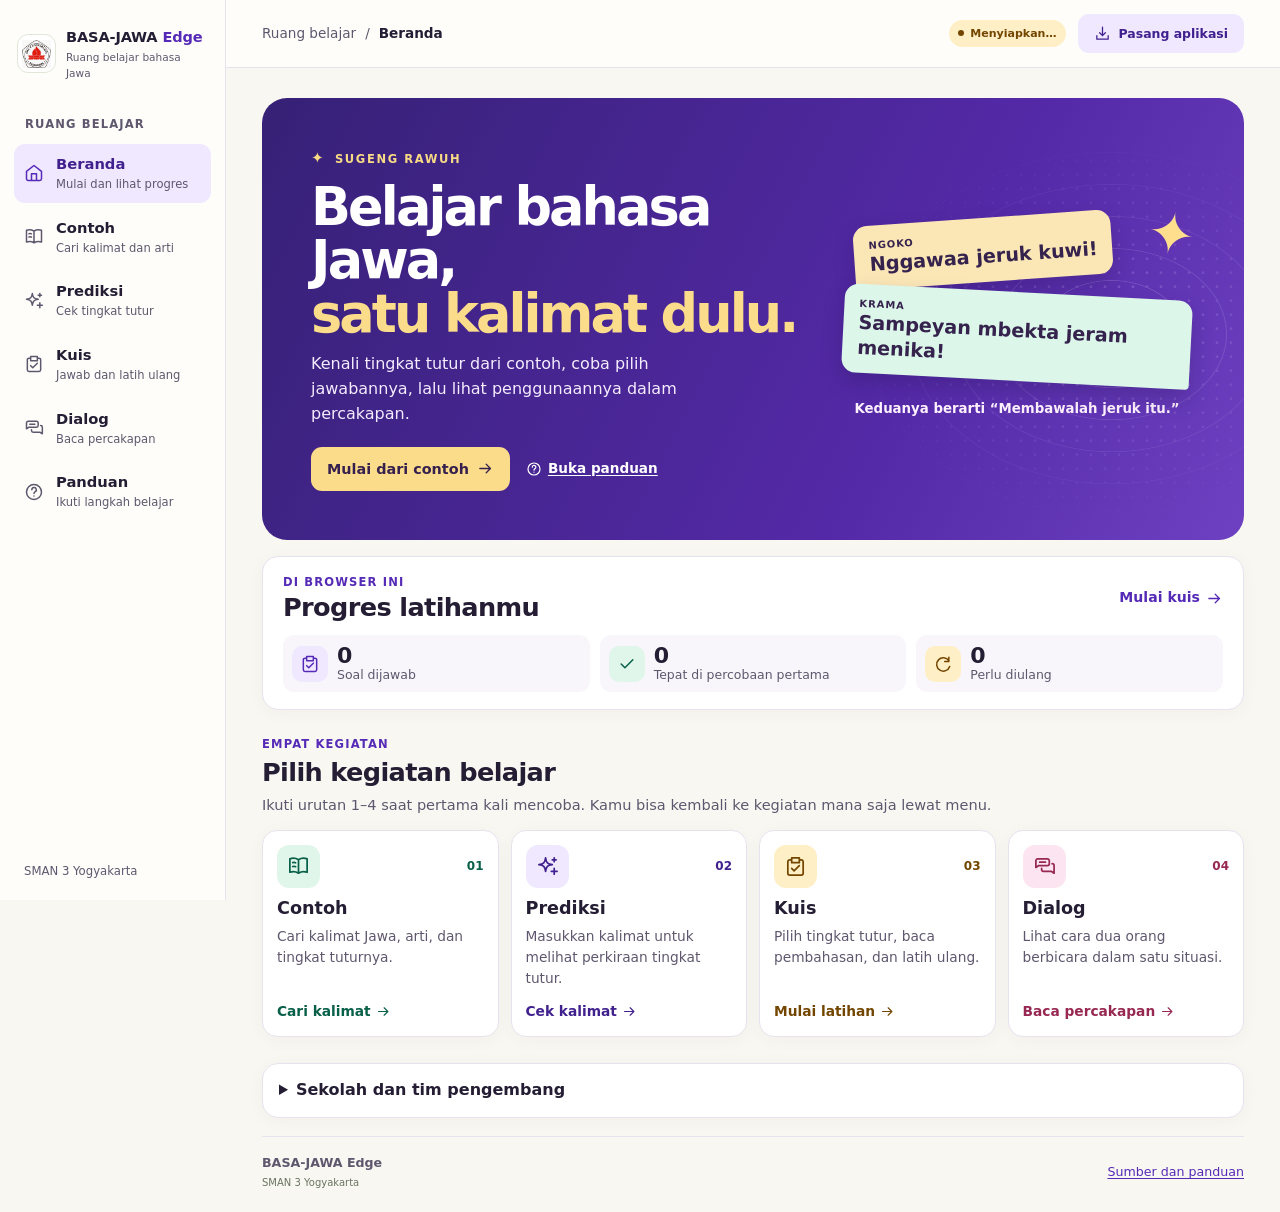
==== commit 1171c03e: "Add files via upload" ====
--- a/docs/index.html
+++ b/docs/index.html
@@ -1,17 +1,318 @@
-<!doctype html><html lang="id"><head><meta charset="utf-8"><meta name="viewport" content="width=device-width, initial-scale=1"><meta name="theme-color" content="#164e45"><meta name="description" content="Ruang belajar bahasa Jawa dan unggah-ungguh dengan contoh bersumber dan AI lokal."><link rel="manifest" href="./manifest.webmanifest"><link rel="icon" href="./icons/icon-192.png"><link rel="apple-touch-icon" href="./icons/icon-192.png"><link rel="stylesheet" href="./styles.css"><title>BASA-JAWA Edge · Ruang Belajar</title><script defer src="./inference.js"></script><script defer src="./app.js"></script><!-- BASA-JAWA SCHOOL PROFILE START -->
-<link rel="stylesheet" href="./school-profile.css">
-<script defer src="./school-profile.js"></script>
-<!-- BASA-JAWA SCHOOL PROFILE END -->
-</head><body>
-<a class="skip-link" href="#main-content">Langsung ke isi halaman</a>
-<aside class="sidebar" aria-label="Navigasi utama"><a class="brand" href="#/beranda"><span class="brand-mark">B<span>j</span></span><span class="brand-name">BASA-JAWA<small>EDGE · RUANG BELAJAR</small></span></a><div class="side-separator"></div><p class="nav-label">RUANG BELAJAR</p><nav><a class="nav-link" href="#/beranda" data-nav="beranda"><svg class="icon " viewBox="0 0 24 24" fill="none" stroke="currentColor" stroke-width="1.65" stroke-linecap="round" stroke-linejoin="round" aria-hidden="true"><path d="m3 10 9-7 9 7v10a1 1 0 0 1-1 1H4a1 1 0 0 1-1-1z"/><path d="M9 21v-8h6v8"/></svg><span>Beranda</span><svg class="icon nav-chevron" viewBox="0 0 24 24" fill="none" stroke="currentColor" stroke-width="1.65" stroke-linecap="round" stroke-linejoin="round" aria-hidden="true"><path d="m9 5 7 7-7 7"/></svg></a><a class="nav-link" href="#/contoh" data-nav="contoh"><svg class="icon " viewBox="0 0 24 24" fill="none" stroke="currentColor" stroke-width="1.65" stroke-linecap="round" stroke-linejoin="round" aria-hidden="true"><path d="M12 6c-3-3-7-3-10-1v15c3-2 7-2 10 1 3-3 7-3 10-1V5c-3-2-7-2-10 1z"/><path d="M12 6v15M5 9h3M5 12h3M16 9h3M16 12h3"/></svg><span>Contoh kalimat</span><svg class="icon nav-chevron" viewBox="0 0 24 24" fill="none" stroke="currentColor" stroke-width="1.65" stroke-linecap="round" stroke-linejoin="round" aria-hidden="true"><path d="m9 5 7 7-7 7"/></svg></a><a class="nav-link" href="#/prediksi" data-nav="prediksi"><svg class="icon " viewBox="0 0 24 24" fill="none" stroke="currentColor" stroke-width="1.65" stroke-linecap="round" stroke-linejoin="round" aria-hidden="true"><path d="m12 3 2.7 6.3L21 12l-6.3 2.7L12 21l-2.7-6.3L3 12l6.3-2.7zM20 2v4M18 4h4"/></svg><span>Prediksi tingkat tutur</span><svg class="icon nav-chevron" viewBox="0 0 24 24" fill="none" stroke="currentColor" stroke-width="1.65" stroke-linecap="round" stroke-linejoin="round" aria-hidden="true"><path d="m9 5 7 7-7 7"/></svg></a><a class="nav-link" href="#/kuis" data-nav="kuis"><svg class="icon " viewBox="0 0 24 24" fill="none" stroke="currentColor" stroke-width="1.65" stroke-linecap="round" stroke-linejoin="round" aria-hidden="true"><rect x="5" y="4" width="14" height="18" rx="2"/><path d="M9 4V2h6v2M9 10h6m-6 4h6m-6 4h3"/></svg><span>Kuis latihan</span><svg class="icon nav-chevron" viewBox="0 0 24 24" fill="none" stroke="currentColor" stroke-width="1.65" stroke-linecap="round" stroke-linejoin="round" aria-hidden="true"><path d="m9 5 7 7-7 7"/></svg></a><a class="nav-link" href="#/dialog" data-nav="dialog"><svg class="icon " viewBox="0 0 24 24" fill="none" stroke="currentColor" stroke-width="1.65" stroke-linecap="round" stroke-linejoin="round" aria-hidden="true"><path d="M21 11a8 8 0 0 1-8 8H6l-4 3V11a9 9 0 1 1 19 0z"/><path d="M7 10h10M7 14h6"/></svg><span>Dialog peran</span><svg class="icon nav-chevron" viewBox="0 0 24 24" fill="none" stroke="currentColor" stroke-width="1.65" stroke-linecap="round" stroke-linejoin="round" aria-hidden="true"><path d="m9 5 7 7-7 7"/></svg></a></nav><div class="side-tip"><span class="tip-icon"><svg class="icon " viewBox="0 0 24 24" fill="none" stroke="currentColor" stroke-width="1.65" stroke-linecap="round" stroke-linejoin="round" aria-hidden="true"><path d="M20 3C7 2 2 7 4 15c9 5 16-2 16-12zM4 20 15 8"/></svg></span><strong>Satu contoh, satu langkah.</strong><p>Kenali bahasanya.<br>Pahami situasinya.</p></div><div class="sidebar-bottom"><a class="nav-link" data-nav="panduan" href="#/panduan"><svg class="icon " viewBox="0 0 24 24" fill="none" stroke="currentColor" stroke-width="1.65" stroke-linecap="round" stroke-linejoin="round" aria-hidden="true"><circle cx="12" cy="12" r="9"/><path d="M9.3 9a2.8 2.8 0 1 1 4.8 2c-1.3.8-2.1 1-2.1 3m0 3h.01"/></svg><span>Panduan &amp; aplikasi</span></a><div class="side-credit">Bahasa lokal. Semangat belajar.</div></div></aside>
-<div class="app-shell"><header class="topbar"><a class="mobile-brand" href="#/beranda"><span class="brand-mark small">B<span>j</span></span><b>BASA-JAWA</b></a><div class="breadcrumb"><span>Ruang belajar</span><span class="breadcrumb-line">/</span><b id="breadcrumb-current">Beranda</b></div><div class="header-actions"><span id="offline-status" class="status-badge" role="status"><span class="status-dot"></span><span id="offline-label">Menyiapkan…</span></span><button id="install" class="button install-button"><svg class="icon " viewBox="0 0 24 24" fill="none" stroke="currentColor" stroke-width="1.65" stroke-linecap="round" stroke-linejoin="round" aria-hidden="true"><path d="M12 3v12m-5-5 5 5 5-5M4 17v4h16v-4"/></svg><span>Pasang aplikasi</span></button><a class="mobile-help" href="#/panduan" aria-label="Panduan aplikasi"><svg class="icon " viewBox="0 0 24 24" fill="none" stroke="currentColor" stroke-width="1.65" stroke-linecap="round" stroke-linejoin="round" aria-hidden="true"><circle cx="12" cy="12" r="9"/><path d="M9.3 9a2.8 2.8 0 1 1 4.8 2c-1.3.8-2.1 1-2.1 3m0 3h.01"/></svg></a></div></header>
-<main id="main-content" tabindex="-1"><div id="global-message" class="global-message" role="status" hidden></div>
-<section data-view="beranda" id="view-beranda" aria-labelledby="home-title"><div class="welcome-line"><p>Sugeng rawuh <span aria-hidden="true">✦</span></p><span class="quiet-text">Belajar sesuai langkahmu.</span></div><section class="hero"><div class="hero-copy"><span class="hero-eyebrow"><span></span> BAHASA JAWA &amp; UNGGAH-UNGGUH</span><h1 id="home-title">Lebih dekat<br>dengan <em>bahasa Jawa.</em></h1><p>Belajar dari contoh kalimat, berlatih tingkat tutur, dan memahami bahasa dalam percakapan sehari-hari.</p><div class="hero-actions"><a class="button primary-light" href="#/contoh">Mulai dari contoh <svg class="icon " viewBox="0 0 24 24" fill="none" stroke="currentColor" stroke-width="1.65" stroke-linecap="round" stroke-linejoin="round" aria-hidden="true"><path d="M4 12h16m-6-6 6 6-6 6"/></svg></a><a class="hero-secondary" href="#/panduan">Kenali ruang belajar <svg class="icon " viewBox="0 0 24 24" fill="none" stroke="currentColor" stroke-width="1.65" stroke-linecap="round" stroke-linejoin="round" aria-hidden="true"><path d="m9 5 7 7-7 7"/></svg></a></div><div class="hero-foot"><span><svg class="icon " viewBox="0 0 24 24" fill="none" stroke="currentColor" stroke-width="1.65" stroke-linecap="round" stroke-linejoin="round" aria-hidden="true"><path d="m5 12 4 4L20 5"/></svg> Materi bersumber</span><span><svg class="icon " viewBox="0 0 24 24" fill="none" stroke="currentColor" stroke-width="1.65" stroke-linecap="round" stroke-linejoin="round" aria-hidden="true"><path d="m5 12 4 4L20 5"/></svg> Pemrosesan lokal</span></div></div><div class="hero-art" aria-hidden="true"><div class="orbit orbit-one"></div><div class="orbit orbit-two"></div><div class="floating-note"><span class="note-mini">AYO SINau</span><strong>Ngoko <span>→</span> Krama</strong><p>Kenali kata.<br>Pahami unggah-ungguh.</p><div class="note-lines"><i></i><i></i><i></i></div></div><div class="art-badge"><svg class="icon " viewBox="0 0 24 24" fill="none" stroke="currentColor" stroke-width="1.65" stroke-linecap="round" stroke-linejoin="round" aria-hidden="true"><path d="M20 3C7 2 2 7 4 15c9 5 16-2 16-12zM4 20 15 8"/></svg><span>Basa Jawa<br><b>Cerita kita.</b></span></div><span class="art-spark one">✦</span><span class="art-spark two">✦</span></div></section>
-<div class="section-heading"><div><p class="eyebrow">PILIH KEGIATANMU</p><h2>Mau belajar apa hari ini?</h2></div><span class="section-hint">Empat cara untuk mulai.</span></div><div class="activities-grid"><a class="activity-card" href="#/contoh"><div class="activity-top"><span class="activity-icon contoh"><svg class="icon " viewBox="0 0 24 24" fill="none" stroke="currentColor" stroke-width="1.65" stroke-linecap="round" stroke-linejoin="round" aria-hidden="true"><path d="M12 6c-3-3-7-3-10-1v15c3-2 7-2 10 1 3-3 7-3 10-1V5c-3-2-7-2-10 1z"/><path d="M12 6v15M5 9h3M5 12h3M16 9h3M16 12h3"/></svg></span><span class="activity-number">01</span></div><h3>Temukan contoh</h3><p>Telusuri kalimat Jawa beserta arti dan label tingkat tuturnya.</p><span class="activity-action">Jelajahi contoh<svg class="icon " viewBox="0 0 24 24" fill="none" stroke="currentColor" stroke-width="1.65" stroke-linecap="round" stroke-linejoin="round" aria-hidden="true"><path d="M4 12h16m-6-6 6 6-6 6"/></svg></span></a><a class="activity-card" href="#/prediksi"><div class="activity-top"><span class="activity-icon prediksi"><svg class="icon " viewBox="0 0 24 24" fill="none" stroke="currentColor" stroke-width="1.65" stroke-linecap="round" stroke-linejoin="round" aria-hidden="true"><path d="m12 3 2.7 6.3L21 12l-6.3 2.7L12 21l-2.7-6.3L3 12l6.3-2.7zM20 2v4M18 4h4"/></svg></span><span class="activity-number">02</span></div><h3>Kenali tingkat tutur</h3><p>Amati perkiraan tingkat tutur dari satu kalimat bahasa Jawa.</p><span class="activity-action">Coba prediksi<svg class="icon " viewBox="0 0 24 24" fill="none" stroke="currentColor" stroke-width="1.65" stroke-linecap="round" stroke-linejoin="round" aria-hidden="true"><path d="M4 12h16m-6-6 6 6-6 6"/></svg></span></a><a class="activity-card" href="#/kuis"><div class="activity-top"><span class="activity-icon kuis"><svg class="icon " viewBox="0 0 24 24" fill="none" stroke="currentColor" stroke-width="1.65" stroke-linecap="round" stroke-linejoin="round" aria-hidden="true"><rect x="5" y="4" width="14" height="18" rx="2"/><path d="M9 4V2h6v2M9 10h6m-6 4h6m-6 4h3"/></svg></span><span class="activity-number">03</span></div><h3>Uji pemahamanmu</h3><p>Pilih label tingkat tutur dan pelajari umpan balik dari sumber.</p><span class="activity-action">Mulai latihan<svg class="icon " viewBox="0 0 24 24" fill="none" stroke="currentColor" stroke-width="1.65" stroke-linecap="round" stroke-linejoin="round" aria-hidden="true"><path d="M4 12h16m-6-6 6 6-6 6"/></svg></span></a><a class="activity-card" href="#/dialog"><div class="activity-top"><span class="activity-icon dialog"><svg class="icon " viewBox="0 0 24 24" fill="none" stroke="currentColor" stroke-width="1.65" stroke-linecap="round" stroke-linejoin="round" aria-hidden="true"><path d="M21 11a8 8 0 0 1-8 8H6l-4 3V11a9 9 0 1 1 19 0z"/><path d="M7 10h10M7 14h6"/></svg></span><span class="activity-number">04</span></div><h3>Pahami percakapan</h3><p>Baca peran pembicara dan penggunaan bahasa dalam dialog.</p><span class="activity-action">Baca dialog<svg class="icon " viewBox="0 0 24 24" fill="none" stroke="currentColor" stroke-width="1.65" stroke-linecap="round" stroke-linejoin="round" aria-hidden="true"><path d="M4 12h16m-6-6 6 6-6 6"/></svg></span></a></div><div class="home-lower"><article class="sample-panel"><div class="section-heading compact"><div><p class="eyebrow">SATU CONTOH UNTUK HARI INI</p><h2>Mulai dengan kalimat sederhana.</h2></div><span class="round-icon"><svg class="icon " viewBox="0 0 24 24" fill="none" stroke="currentColor" stroke-width="1.65" stroke-linecap="round" stroke-linejoin="round" aria-hidden="true"><path d="M12 6c-3-3-7-3-10-1v15c3-2 7-2 10 1 3-3 7-3 10-1V5c-3-2-7-2-10 1z"/><path d="M12 6v15M5 9h3M5 12h3M16 9h3M16 12h3"/></svg></span></div><div id="home-example" class="home-example"><p class="muted">Menyiapkan contoh kalimat…</p></div></article><article class="progress-panel"><p class="eyebrow">CATATAN LATIHANMU</p><h2>Sedikit demi sedikit.</h2><div class="progress-numbers"><div><strong data-progress="total">0</strong><span>soal dijawab</span></div><div><strong data-progress="correct">0</strong><span>sesuai sumber</span></div></div><p>Progres kuis tersimpan di browser ini. Lanjutkan kapan kamu siap.</p><a href="#/kuis" class="text-action">Lanjutkan latihan <svg class="icon " viewBox="0 0 24 24" fill="none" stroke="currentColor" stroke-width="1.65" stroke-linecap="round" stroke-linejoin="round" aria-hidden="true"><path d="M4 12h16m-6-6 6 6-6 6"/></svg></a></article></div></section>
-<section data-view="contoh" id="view-contoh" aria-labelledby="learn-title" hidden><div class="page-heading"><span class="page-kicker">01 / JELAJAHI BAHASA</span><h1 id="learn-title">Contoh kalimat</h1><p>Temukan cara suatu kalimat ditulis, artinya, dan label tingkat tutur yang menyertainya.</p></div><div class="surface search-surface"><form id="search-form" class="search-form"><div class="field search-grow"><label for="query">Kata atau frasa</label><div class="input-wrap"><svg class="icon " viewBox="0 0 24 24" fill="none" stroke="currentColor" stroke-width="1.65" stroke-linecap="round" stroke-linejoin="round" aria-hidden="true"><circle cx="10.5" cy="10.5" r="7.5"/><path d="m16 16 6 6"/></svg><input id="query" maxlength="200" placeholder="Misalnya sekolah, makan, atau sinau" autocomplete="off"></div></div><div class="field filter-field"><label for="level">Tingkat tutur</label><select id="level"><option value="">Semua tingkat</option><option value="0">Ngoko</option><option value="1">Ngoko Alus</option><option value="2">Krama</option><option value="3">Krama Alus</option></select></div><button class="button primary" type="submit">Cari contoh <svg class="icon " viewBox="0 0 24 24" fill="none" stroke="currentColor" stroke-width="1.65" stroke-linecap="round" stroke-linejoin="round" aria-hidden="true"><path d="M4 12h16m-6-6 6 6-6 6"/></svg></button></form><div class="suggestions"><span>Coba kata:</span><button data-query="sekolah">sekolah</button><button data-query="makan">makan</button><button data-query="kabarmu">kabarmu</button></div></div><div class="results-heading"><h2 id="search-heading">Contoh untuk memulai</h2><span id="search-count" class="quiet-text"></span></div><div id="search-results" class="results-grid" aria-live="polite"></div><p class="source-note"><svg class="icon " viewBox="0 0 24 24" fill="none" stroke="currentColor" stroke-width="1.65" stroke-linecap="round" stroke-linejoin="round" aria-hidden="true"><circle cx="12" cy="12" r="9"/><path d="M12 11v6m0-10h.01"/></svg> Contoh dan label mengikuti bank materi Unggah-Ungguh. Pencarian menampilkan contoh yang tersedia.</p></section>
-<section data-view="prediksi" id="view-prediksi" aria-labelledby="classify-title" hidden><div class="page-heading"><span class="page-kicker">02 / AMATI POLA KALIMAT</span><h1 id="classify-title">Prediksi tingkat tutur</h1><p>Tuliskan satu kalimat Jawa, lalu bandingkan perkiraan model dengan contoh dari sumber.</p></div><div class="prediction-layout"><article class="surface prediction-form-panel"><div class="panel-title"><span class="round-icon"><svg class="icon " viewBox="0 0 24 24" fill="none" stroke="currentColor" stroke-width="1.65" stroke-linecap="round" stroke-linejoin="round" aria-hidden="true"><path d="m12 3 2.7 6.3L21 12l-6.3 2.7L12 21l-2.7-6.3L3 12l6.3-2.7zM20 2v4M18 4h4"/></svg></span><div><h2>Kalimatmu</h2><p>Mulai dari satu kalimat lengkap.</p></div></div><form id="classify-form"><div class="field"><label for="sentence">Kalimat bahasa Jawa</label><textarea id="sentence" rows="6" maxlength="1000" placeholder="Tuliskan satu kalimat bahasa Jawa di sini…"></textarea><span id="character-count" class="character-count">0 / 1000 karakter</span></div><div class="form-actions"><button class="button primary" type="submit">Lihat perkiraan <svg class="icon " viewBox="0 0 24 24" fill="none" stroke="currentColor" stroke-width="1.65" stroke-linecap="round" stroke-linejoin="round" aria-hidden="true"><path d="M4 12h16m-6-6 6 6-6 6"/></svg></button><button id="use-example" class="button soft" type="button">Gunakan contoh</button></div></form><div class="mini-explainer"><svg class="icon " viewBox="0 0 24 24" fill="none" stroke="currentColor" stroke-width="1.65" stroke-linecap="round" stroke-linejoin="round" aria-hidden="true"><path d="M3 8a15 15 0 0 1 18 0M6 12a10 10 0 0 1 12 0M9 16a5 5 0 0 1 6 0M12 20h.01"/></svg><p>Kalimat diproses langsung di perangkatmu.</p></div></article><div id="prediction" class="prediction-result" aria-live="polite"><div class="empty-result"><span class="empty-orbit"><svg class="icon " viewBox="0 0 24 24" fill="none" stroke="currentColor" stroke-width="1.65" stroke-linecap="round" stroke-linejoin="round" aria-hidden="true"><path d="m12 3 2.7 6.3L21 12l-6.3 2.7L12 21l-2.7-6.3L3 12l6.3-2.7zM20 2v4M18 4h4"/></svg></span><span class="eyebrow">RUANG UNTUK MENGAMATI</span><h2>Perkiraannya akan muncul di sini.</h2><p>Masukkan kalimat, lalu pilih Lihat perkiraan untuk mengenali polanya.</p><div class="level-strip"><span>Ngoko</span><span>Krama</span><span>dan lainnya</span></div></div></div></div><div class="learning-note"><svg class="icon " viewBox="0 0 24 24" fill="none" stroke="currentColor" stroke-width="1.65" stroke-linecap="round" stroke-linejoin="round" aria-hidden="true"><circle cx="12" cy="12" r="9"/><path d="M12 11v6m0-10h.01"/></svg><div><strong>Tingkat tutur juga berkaitan dengan situasi.</strong><p>Hasil AI adalah perkiraan pola kalimat. Perhatikan siapa pembicaranya, kepada siapa ia berbicara, dan konteks percakapannya.</p></div></div></section>
-<section data-view="kuis" id="view-kuis" aria-labelledby="quiz-title" hidden><div class="page-heading quiz-page-heading"><div><span class="page-kicker">03 / LATIH PEMAHAMANMU</span><h1 id="quiz-title">Kuis tingkat tutur</h1><p>Baca kalimatnya, pilih labelnya, lalu pelajari umpan balik dari sumber.</p></div><div class="quiz-score"><span>PROGRES BROWSER INI</span><strong><b data-progress="correct">0</b><small> / </small><b data-progress="total">0</b></strong><p>jawaban sesuai label sumber</p></div></div><div class="quiz-layout"><div><div id="question" class="quiz-question" aria-live="polite"><p class="muted">Menyiapkan soal latihan…</p></div><div class="quiz-navigation"><span id="quiz-hint" class="quiet-text">Pilih satu jawaban untuk melihat umpan balik.</span><button id="next-quiz" class="button primary">Soal berikutnya <svg class="icon " viewBox="0 0 24 24" fill="none" stroke="currentColor" stroke-width="1.65" stroke-linecap="round" stroke-linejoin="round" aria-hidden="true"><path d="M4 12h16m-6-6 6 6-6 6"/></svg></button></div></div><aside class="quiz-tips surface"><span class="round-icon warm"><svg class="icon " viewBox="0 0 24 24" fill="none" stroke="currentColor" stroke-width="1.65" stroke-linecap="round" stroke-linejoin="round" aria-hidden="true"><path d="M12 6c-3-3-7-3-10-1v15c3-2 7-2 10 1 3-3 7-3 10-1V5c-3-2-7-2-10 1z"/><path d="M12 6v15M5 9h3M5 12h3M16 9h3M16 12h3"/></svg></span><h2>Belajar dari setiap jawaban.</h2><p>Bandingkan kata-kata pada contoh. Setelah menjawab, baca arti dan label yang tercatat pada sumber.</p><div class="tip-rule"></div><strong>Pelan-pelan juga boleh.</strong><p>Tidak ada batas waktu untuk latihan mandiri ini.</p><a class="text-action" href="#/contoh">Buka bank contoh <svg class="icon " viewBox="0 0 24 24" fill="none" stroke="currentColor" stroke-width="1.65" stroke-linecap="round" stroke-linejoin="round" aria-hidden="true"><path d="M4 12h16m-6-6 6 6-6 6"/></svg></a></aside></div></section>
-<section data-view="dialog" id="view-dialog" aria-labelledby="dialog-title" hidden><div class="page-heading"><span class="page-kicker">04 / BAHASA DALAM SITUASI</span><h1 id="dialog-title">Dialog peran</h1><p>Kenali pembicaranya. Amati hubungan antara kalimat, peran, dan konteks percakapan.</p></div><div id="dialog-result" class="dialog-layout" aria-live="polite"><p class="muted">Menyiapkan kartu dialog…</p></div><div class="dialog-navigation"><button id="prev-dialog" class="button soft"><svg class="icon " viewBox="0 0 24 24" fill="none" stroke="currentColor" stroke-width="1.65" stroke-linecap="round" stroke-linejoin="round" aria-hidden="true"><path d="m14 5-7 7 7 7"/></svg> Dialog sebelumnya</button><span id="dialog-count" class="quiet-text"></span><button id="next-dialog" class="button primary">Dialog berikutnya <svg class="icon " viewBox="0 0 24 24" fill="none" stroke="currentColor" stroke-width="1.65" stroke-linecap="round" stroke-linejoin="round" aria-hidden="true"><path d="M4 12h16m-6-6 6 6-6 6"/></svg></button></div></section>
-<section data-view="panduan" id="view-panduan" aria-labelledby="help-title" hidden><div class="page-heading"><span class="page-kicker">TEMAN BELAJARMU</span><h1 id="help-title">Panduan &amp; aplikasi</h1><p>Kenali cara belajar, pemasangan aplikasi, dan materi yang digunakan.</p></div><div class="help-grid"><article class="surface"><span class="round-icon"><svg class="icon " viewBox="0 0 24 24" fill="none" stroke="currentColor" stroke-width="1.65" stroke-linecap="round" stroke-linejoin="round" aria-hidden="true"><path d="M12 6c-3-3-7-3-10-1v15c3-2 7-2 10 1 3-3 7-3 10-1V5c-3-2-7-2-10 1z"/><path d="M12 6v15M5 9h3M5 12h3M16 9h3M16 12h3"/></svg></span><h2>Mulai dari contoh.</h2><p>Jelajahi kalimat beserta artinya. Coba prediksi untuk mengamati pola, lanjutkan kuis, lalu baca dialog untuk melihat peran pembicara.</p><a class="text-action" href="#/contoh">Jelajahi contoh <svg class="icon " viewBox="0 0 24 24" fill="none" stroke="currentColor" stroke-width="1.65" stroke-linecap="round" stroke-linejoin="round" aria-hidden="true"><path d="M4 12h16m-6-6 6 6-6 6"/></svg></a></article><article class="surface" id="install-guide"><span class="round-icon warm"><svg class="icon " viewBox="0 0 24 24" fill="none" stroke="currentColor" stroke-width="1.65" stroke-linecap="round" stroke-linejoin="round" aria-hidden="true"><path d="M12 3v12m-5-5 5 5 5-5M4 17v4h16v-4"/></svg></span><h2>Bawa ruang belajar ini.</h2><p>Gunakan Pasang aplikasi atau menu browser. Android Chrome umumnya menyediakan Instal aplikasi / Tambahkan ke layar utama. Pada iPhone Safari, pilih Bagikan → Tambahkan ke Layar Utama.</p><button class="text-action button-link" id="install-again">Lihat pilihan pemasangan <svg class="icon " viewBox="0 0 24 24" fill="none" stroke="currentColor" stroke-width="1.65" stroke-linecap="round" stroke-linejoin="round" aria-hidden="true"><path d="M4 12h16m-6-6 6 6-6 6"/></svg></button></article></div><article class="surface offline-guide"><div class="panel-title"><span class="round-icon"><svg class="icon " viewBox="0 0 24 24" fill="none" stroke="currentColor" stroke-width="1.65" stroke-linecap="round" stroke-linejoin="round" aria-hidden="true"><path d="M3 8a15 15 0 0 1 18 0M6 12a10 10 0 0 1 12 0M9 16a5 5 0 0 1 6 0M12 20h.01"/></svg></span><div><h2>Belajar tanpa koneksi.</h2><p>Siapkan sekali, lalu periksa sebelum digunakan.</p></div></div><ol class="steps-list"><li><span>1</span><div><strong>Tunggu Siap offline.</strong><p>Buka versi HTTPS dan tunggu hingga materi serta model selesai tersimpan.</p></div></li><li><span>2</span><div><strong>Tutup dan buka kembali.</strong><p>Aktifkan mode pesawat, matikan Wi-Fi, lalu buka kembali aplikasi.</p></div></li><li><span>3</span><div><strong>Coba empat kegiatan.</strong><p>Periksa contoh, prediksi, kuis, dan dialog. Jika data situs terhapus, muat ulang saat online.</p></div></li></ol><button id="refresh-status" class="button soft">Periksa kesiapan offline <svg class="icon " viewBox="0 0 24 24" fill="none" stroke="currentColor" stroke-width="1.65" stroke-linecap="round" stroke-linejoin="round" aria-hidden="true"><path d="m5 12 4 4L20 5"/></svg></button><p id="offline-help-message" class="quiet-text"></p></article><div class="help-grid lower"><article class="surface source-panel"><h2>Materi yang dapat ditelusuri.</h2><p>Kalimat, label, dan dialog berasal dari dataset Unggah-Ungguh, Farhansyah dkk. (ACL 2025). Label sumber membantu latihan dan tetap perlu dipahami bersama konteks sosial.</p><p class="source-stats" id="bank-size">Memuat bank materi…</p><a href="./SOURCES.txt">Catatan sumber</a><span> · </span><a href="https://huggingface.co/datasets/JavaneseHonorifics/Unggah-Ungguh" target="_blank" rel="noopener">Dataset ↗</a><p class="quiet-text">Materi berlisensi <a href="https://creativecommons.org/licenses/by-nc/4.0/" target="_blank" rel="noopener">CC-BY-NC 4.0</a> untuk penggunaan nonkomersial.</p></article><article class="surface"><h2>Progres di perangkat ini.</h2><p>Hitungan kuis disimpan di browser. Teks yang kamu masukkan diproses di perangkat dan tidak dikirim ke server AI.</p><button id="reset-progress" class="button soft">Hapus progres kuis</button><p class="quiet-text">Tindakan ini menghapus hitungan latihan pada browser ini.</p></article></div><details class="technical-details"><summary>Informasi versi dan pemeriksaan teknis</summary><div class="technical-content"><p id="model-info">Menyiapkan informasi aplikasi…</p><p>Catat Run ID dan versi aplikasi saat melakukan evaluasi. Perubahan tampilan dapat menghasilkan versi rilis baru dengan model pelatihan yang sama.</p><a href="./test.html">Buka pemeriksaan model dan pengukuran browser <svg class="icon " viewBox="0 0 24 24" fill="none" stroke="currentColor" stroke-width="1.65" stroke-linecap="round" stroke-linejoin="round" aria-hidden="true"><path d="M4 12h16m-6-6 6 6-6 6"/></svg></a></div></details></section>
-<footer class="page-footer"><span>BASA-JAWA Edge</span><p>Belajar bahasa. Memahami unggah-ungguh.</p><a href="#/panduan">Sumber &amp; panduan <svg class="icon " viewBox="0 0 24 24" fill="none" stroke="currentColor" stroke-width="1.65" stroke-linecap="round" stroke-linejoin="round" aria-hidden="true"><path d="m9 5 7 7-7 7"/></svg></a></footer></main></div><nav class="mobile-nav" aria-label="Menu belajar"><a href="#/beranda" data-nav="beranda"><svg class="icon " viewBox="0 0 24 24" fill="none" stroke="currentColor" stroke-width="1.65" stroke-linecap="round" stroke-linejoin="round" aria-hidden="true"><path d="m3 10 9-7 9 7v10a1 1 0 0 1-1 1H4a1 1 0 0 1-1-1z"/><path d="M9 21v-8h6v8"/></svg><span>Beranda</span></a><a href="#/contoh" data-nav="contoh"><svg class="icon " viewBox="0 0 24 24" fill="none" stroke="currentColor" stroke-width="1.65" stroke-linecap="round" stroke-linejoin="round" aria-hidden="true"><path d="M12 6c-3-3-7-3-10-1v15c3-2 7-2 10 1 3-3 7-3 10-1V5c-3-2-7-2-10 1z"/><path d="M12 6v15M5 9h3M5 12h3M16 9h3M16 12h3"/></svg><span>Contoh</span></a><a href="#/prediksi" data-nav="prediksi"><svg class="icon " viewBox="0 0 24 24" fill="none" stroke="currentColor" stroke-width="1.65" stroke-linecap="round" stroke-linejoin="round" aria-hidden="true"><path d="m12 3 2.7 6.3L21 12l-6.3 2.7L12 21l-2.7-6.3L3 12l6.3-2.7zM20 2v4M18 4h4"/></svg><span>Prediksi</span></a><a href="#/kuis" data-nav="kuis"><svg class="icon " viewBox="0 0 24 24" fill="none" stroke="currentColor" stroke-width="1.65" stroke-linecap="round" stroke-linejoin="round" aria-hidden="true"><rect x="5" y="4" width="14" height="18" rx="2"/><path d="M9 4V2h6v2M9 10h6m-6 4h6m-6 4h3"/></svg><span>Kuis</span></a><a href="#/dialog" data-nav="dialog"><svg class="icon " viewBox="0 0 24 24" fill="none" stroke="currentColor" stroke-width="1.65" stroke-linecap="round" stroke-linejoin="round" aria-hidden="true"><path d="M21 11a8 8 0 0 1-8 8H6l-4 3V11a9 9 0 1 1 19 0z"/><path d="M7 10h10M7 14h6"/></svg><span>Dialog peran</span></a></nav><div id="toast" class="toast" role="status" hidden></div></body></html>+<!doctype html>
+<html lang="id">
+<head>
+  <meta charset="utf-8">
+  <meta name="viewport" content="width=device-width, initial-scale=1, viewport-fit=cover">
+  <meta name="theme-color" content="#f9f7f2">
+  <meta name="description" content="Belajar bahasa Jawa dan unggah-ungguh melalui contoh, prediksi, kuis, dan dialog.">
+  <link rel="manifest" href="./manifest.webmanifest">
+  <link rel="icon" href="./icons/icon-192.png">
+  <link rel="apple-touch-icon" href="./icons/icon-192.png">
+  <link rel="stylesheet" href="./styles.css">
+  <link rel="stylesheet" href="./school-profile.css">
+  <script defer src="./inference.js"></script>
+  <script defer src="./app.js"></script>
+  <script defer src="./school-profile.js"></script>
+  <title>BASA-JAWA Edge · Belajar bahasa Jawa</title>
+</head>
+<body>
+  <svg class="icon-library" xmlns="http://www.w3.org/2000/svg" aria-hidden="true">
+    <symbol id="icon-home" viewBox="0 0 24 24"><path d="m3 10 9-7 9 7v9a2 2 0 0 1-2 2H5a2 2 0 0 1-2-2zm6 11v-8h6v8"/></symbol>
+    <symbol id="icon-book" viewBox="0 0 24 24"><path d="M12 5C9 3 6 3 3 4v14c3-1 6-1 9 1 3-2 6-2 9-1V4c-3-1-6-1-9 1zm0 0v14M6 8c1.3-.3 2.4-.2 3 .2M6 12c1.3-.3 2.4-.2 3 .2"/></symbol>
+    <symbol id="icon-spark" viewBox="0 0 24 24"><path d="M10 3c.7 5 2 6.3 7 7-5 .7-6.3 2-7 7-.7-5-2-6.3-7-7 5-.7 6.3-2 7-7zm9 11v6m-3-3h6m-3-14v4m-2-2h4"/></symbol>
+    <symbol id="icon-quiz" viewBox="0 0 24 24"><path d="M8 5H6a2 2 0 0 0-2 2v12a2 2 0 0 0 2 2h12a2 2 0 0 0 2-2V7a2 2 0 0 0-2-2h-2M8 3h8v5H8zm0 11 2.5 2.5L16 11"/></symbol>
+    <symbol id="icon-dialog" viewBox="0 0 24 24"><path d="M15 4H5a2 2 0 0 0-2 2v7l3-2h9a2 2 0 0 0 2-2V6a2 2 0 0 0-2-2zm5 5a2 2 0 0 1 2 2v8l-3-2h-8a2 2 0 0 1-2-2v-1M7 7.5h6"/></symbol>
+    <symbol id="icon-help" viewBox="0 0 24 24"><circle cx="12" cy="12" r="9"/><path d="M9.4 9.3a2.7 2.7 0 1 1 3.7 2.5c-.8.5-1.1 1-1.1 1.9M12 16.8h.01"/></symbol>
+    <symbol id="icon-arrow" viewBox="0 0 24 24"><path d="M4 12h15m-6-6 6 6-6 6"/></symbol>
+    <symbol id="icon-check" viewBox="0 0 24 24"><path d="m5 12 4.5 4.5L19 7"/></symbol>
+    <symbol id="icon-repeat" viewBox="0 0 24 24"><path d="M19 8a8 8 0 1 0 1 7m-1-11v5h-5"/></symbol>
+    <symbol id="icon-search" viewBox="0 0 24 24"><circle cx="10.5" cy="10.5" r="6.5"/><path d="m16 16 4.5 4.5"/></symbol>
+    <symbol id="icon-download" viewBox="0 0 24 24"><path d="M12 3v12m-4-4 4 4 4-4M4 15v5h16v-5"/></symbol>
+  </svg>
+  <a class="skip-link" href="#main-content">Lewati ke isi</a>
+
+  <aside class="sidebar">
+    <a class="brand" href="#/beranda">
+      <span class="brand-mark" aria-hidden="true">Bj</span>
+      <span><strong>BASA-JAWA <i>Edge</i></strong><small>Ruang belajar bahasa Jawa</small></span>
+    </a>
+    <nav class="side-nav" aria-label="Navigasi belajar">
+      <p class="nav-caption">RUANG BELAJAR</p>
+      <a href="#/beranda" data-nav="beranda"><svg class="icon" aria-hidden="true"><use href="#icon-home"/></svg><span>Beranda<small>Mulai dan lihat progres</small></span></a>
+      <a href="#/contoh" data-nav="contoh"><svg class="icon" aria-hidden="true"><use href="#icon-book"/></svg><span>Contoh<small>Cari kalimat dan arti</small></span></a>
+      <a href="#/prediksi" data-nav="prediksi"><svg class="icon" aria-hidden="true"><use href="#icon-spark"/></svg><span>Prediksi<small>Cek tingkat tutur</small></span></a>
+      <a href="#/kuis" data-nav="kuis"><svg class="icon" aria-hidden="true"><use href="#icon-quiz"/></svg><span>Kuis<small>Jawab dan latih ulang</small></span></a>
+      <a href="#/dialog" data-nav="dialog"><svg class="icon" aria-hidden="true"><use href="#icon-dialog"/></svg><span>Dialog<small>Baca percakapan</small></span></a>
+      <a href="#/panduan" data-nav="panduan"><svg class="icon" aria-hidden="true"><use href="#icon-help"/></svg><span>Panduan<small>Ikuti langkah belajar</small></span></a>
+    </nav>
+    <p class="side-credit">Proyek pembelajaran siswa</p>
+  </aside>
+
+  <div class="workspace">
+    <header class="topbar">
+      <div class="topbar-inner">
+        <a class="mobile-brand brand" href="#/beranda">
+          <span class="brand-mark" aria-hidden="true">Bj</span>
+          <strong>BASA-JAWA <i>Edge</i></strong>
+        </a>
+        <span class="breadcrumb"><span>Ruang belajar</span><span aria-hidden="true">/</span><b id="breadcrumb-current">Beranda</b></span>
+        <div class="top-actions">
+          <span id="offline-status" class="status-badge" role="status"><span class="status-dot"></span><span id="offline-label">Menyiapkan…</span></span>
+          <a class="mobile-help" href="#/panduan" data-nav="panduan"><svg class="icon" aria-hidden="true"><use href="#icon-help"/></svg>Panduan</a>
+          <button type="button" id="install" class="button install-button"><svg class="icon" aria-hidden="true"><use href="#icon-download"/></svg>Pasang aplikasi</button>
+        </div>
+      </div>
+    </header>
+
+    <main id="main-content" class="main-content" tabindex="-1">
+      <div id="global-message" class="global-message" role="status" hidden></div>
+
+      <section id="view-beranda" data-view="beranda" aria-labelledby="home-title">
+        <div class="hero">
+          <div class="hero-copy">
+            <p class="hero-kicker"><span aria-hidden="true">✦</span> SUGENG RAWUH</p>
+            <h1 id="home-title">Belajar bahasa Jawa, <em>satu kalimat dulu.</em></h1>
+            <p>Kenali tingkat tutur dari contoh, coba pilih jawabannya, lalu lihat penggunaannya dalam percakapan.</p>
+            <div class="hero-actions">
+              <a href="#/contoh" class="button hero-primary">Mulai dari contoh <svg class="icon" aria-hidden="true"><use href="#icon-arrow"/></svg></a>
+              <a href="#/panduan" class="hero-link"><svg class="icon" aria-hidden="true"><use href="#icon-help"/></svg>Buka panduan</a>
+            </div>
+          </div>
+          <div class="hero-art" aria-label="Dua contoh dengan arti yang sama, Membawalah jeruk itu">
+            <span class="art-orbit" aria-hidden="true"></span>
+            <span class="art-star" aria-hidden="true">✦</span>
+            <div class="sample-card sample-first"><span>NGOKO</span><strong lang="jv">Nggawaa jeruk kuwi!</strong></div>
+            <div class="sample-card sample-second"><span>KRAMA</span><strong lang="jv">Sampeyan mbekta jeram menika!</strong></div>
+            <small>Keduanya berarti “Membawalah jeruk itu.”</small>
+          </div>
+        </div>
+
+        <section class="progress-panel surface" aria-labelledby="progress-title">
+          <div class="progress-heading">
+            <div><p class="eyebrow">DI BROWSER INI</p><h2 id="progress-title">Progres latihanmu</h2></div>
+            <a id="home-quiz-link" href="#/kuis" class="text-action"><span id="home-quiz-label">Mulai kuis</span> <svg class="icon" aria-hidden="true"><use href="#icon-arrow"/></svg></a>
+          </div>
+          <dl class="stats">
+            <div><dt><span class="stat-icon violet"><svg class="icon" aria-hidden="true"><use href="#icon-quiz"/></svg></span>Soal dijawab</dt><dd data-progress="total">0</dd></div>
+            <div><dt><span class="stat-icon green"><svg class="icon" aria-hidden="true"><use href="#icon-check"/></svg></span>Tepat di percobaan pertama</dt><dd data-progress="correct">0</dd></div>
+            <div><dt><span class="stat-icon amber"><svg class="icon" aria-hidden="true"><use href="#icon-repeat"/></svg></span>Perlu diulang</dt><dd data-progress="review">0</dd></div>
+          </dl>
+        </section>
+
+        <section class="home-activities" aria-labelledby="activities-title">
+          <p class="eyebrow">EMPAT KEGIATAN</p>
+          <h2 id="activities-title">Pilih kegiatan belajar</h2>
+          <p class="section-intro">Ikuti urutan 1–4 saat pertama kali mencoba. Kamu bisa kembali ke kegiatan mana saja lewat menu.</p>
+          <div class="activity-grid">
+            <a class="activity-card activity-examples" href="#/contoh">
+              <span class="activity-top"><span class="feature-icon"><svg class="icon" aria-hidden="true"><use href="#icon-book"/></svg></span><span class="step-number" aria-label="Langkah 1">01</span></span>
+              <strong>Contoh</strong><span>Cari kalimat Jawa, arti, dan tingkat tuturnya.</span>
+              <span class="card-action">Cari kalimat <svg class="icon" aria-hidden="true"><use href="#icon-arrow"/></svg></span>
+            </a>
+            <a class="activity-card activity-predict" href="#/prediksi">
+              <span class="activity-top"><span class="feature-icon"><svg class="icon" aria-hidden="true"><use href="#icon-spark"/></svg></span><span class="step-number" aria-label="Langkah 2">02</span></span>
+              <strong>Prediksi</strong><span>Masukkan kalimat untuk melihat perkiraan tingkat tutur.</span>
+              <span class="card-action">Cek kalimat <svg class="icon" aria-hidden="true"><use href="#icon-arrow"/></svg></span>
+            </a>
+            <a class="activity-card activity-quiz" href="#/kuis">
+              <span class="activity-top"><span class="feature-icon"><svg class="icon" aria-hidden="true"><use href="#icon-quiz"/></svg></span><span class="step-number" aria-label="Langkah 3">03</span></span>
+              <strong>Kuis</strong><span>Pilih tingkat tutur, baca pembahasan, dan latih ulang.</span>
+              <span class="card-action">Mulai latihan <svg class="icon" aria-hidden="true"><use href="#icon-arrow"/></svg></span>
+            </a>
+            <a class="activity-card activity-dialog" href="#/dialog">
+              <span class="activity-top"><span class="feature-icon"><svg class="icon" aria-hidden="true"><use href="#icon-dialog"/></svg></span><span class="step-number" aria-label="Langkah 4">04</span></span>
+              <strong>Dialog</strong><span>Lihat cara dua orang berbicara dalam satu situasi.</span>
+              <span class="card-action">Baca percakapan <svg class="icon" aria-hidden="true"><use href="#icon-arrow"/></svg></span>
+            </a>
+          </div>
+        </section>
+
+        <details class="surface team-details" id="home-team-details" hidden>
+          <summary>Sekolah dan tim pengembang</summary>
+          <div id="home-school-profile"></div>
+        </details>
+      </section>
+
+      <section id="view-contoh" data-view="contoh" aria-labelledby="learn-title" hidden>
+        <header class="page-heading activity-examples">
+          <span class="feature-icon"><svg class="icon" aria-hidden="true"><use href="#icon-book"/></svg></span>
+          <p class="eyebrow">LANGKAH 1 DARI 4</p>
+          <h1 id="learn-title">Cari contoh kalimat</h1>
+          <p>Ketik kata seperti <strong>sekolah</strong>, lalu tekan <strong>Cari contoh</strong>. Baca kalimat Jawa, arti dalam bahasa Indonesia, dan label tingkat tuturnya.</p>
+        </header>
+        <div class="surface panel">
+          <form id="search-form" class="search-form">
+            <label for="query">Kata atau frasa<input id="query" type="search" placeholder="Misalnya sekolah" maxlength="100"></label>
+            <label for="level">Tingkat tutur
+              <select id="level"><option value="">Semua tingkat</option><option value="0">Ngoko</option><option value="1">Ngoko Alus</option><option value="2">Krama</option><option value="3">Krama Alus</option></select>
+            </label>
+            <button type="submit" class="button primary"><svg class="icon" aria-hidden="true"><use href="#icon-search"/></svg>Cari contoh</button>
+          </form>
+          <div class="quick-queries">
+            <span>Pilihan cepat</span>
+            <button type="button" data-query="sekolah">sekolah</button><button type="button" data-query="makan">makan</button><button type="button" data-query="jeruk">jeruk</button>
+          </div>
+        </div>
+        <div class="results-heading"><h2 id="search-heading" tabindex="-1">Contoh untuk memulai</h2><span id="search-count" class="quiet-text" role="status"></span></div>
+        <div id="search-results" class="results-grid"></div>
+        <div class="next-step">
+          <p>Saat sudah menemukan satu kalimat, coba lihat perkiraan model. Pilih <strong>Coba prediksi</strong> di kartu untuk menyalin kalimatnya.</p>
+          <a href="#/prediksi" class="text-action">Lanjut ke Prediksi <svg class="icon" aria-hidden="true"><use href="#icon-arrow"/></svg></a>
+        </div>
+      </section>
+
+      <section id="view-prediksi" data-view="prediksi" aria-labelledby="classify-title" hidden>
+        <header class="page-heading activity-predict">
+          <span class="feature-icon"><svg class="icon" aria-hidden="true"><use href="#icon-spark"/></svg></span>
+          <p class="eyebrow">LANGKAH 2 DARI 4</p>
+          <h1 id="classify-title">Cek perkiraan tingkat tutur</h1>
+          <p>Tulis satu kalimat Jawa atau pilih <strong>Gunakan contoh</strong>. Tekan <strong>Lihat perkiraan</strong>, lalu bandingkan hasilnya dengan label di halaman Contoh.</p>
+        </header>
+        <div class="prediction-layout">
+          <form id="classify-form" class="surface panel">
+            <label for="sentence">Kalimat bahasa Jawa</label>
+            <textarea id="sentence" rows="5" maxlength="1000" aria-describedby="character-count" placeholder="Nggawaa jeruk kuwi!"></textarea>
+            <p class="character-count" id="character-count">0 / 1000 karakter</p>
+            <div class="button-row">
+              <button type="submit" class="button primary"><svg class="icon" aria-hidden="true"><use href="#icon-spark"/></svg>Lihat perkiraan</button>
+              <button type="button" id="use-example" class="button soft">Gunakan contoh</button>
+            </div>
+          </form>
+          <div id="prediction" class="surface panel prediction-result" tabindex="-1" aria-live="polite">
+            <p class="eyebrow">HASIL PREDIKSI</p>
+            <h2>Siap saat kamu memasukkan kalimat</h2>
+            <p>Di sini kamu akan melihat salah satu dari empat tingkat tutur yang dipelajari.</p>
+            <div class="level-list"><span class="level-label" data-level="0">Ngoko</span><span class="level-label" data-level="1">Ngoko Alus</span><span class="level-label" data-level="2">Krama</span><span class="level-label" data-level="3">Krama Alus</span></div>
+          </div>
+        </div>
+        <div class="next-step">
+          <p>Model memperkirakan tingkat tutur dari pola teks. Untuk memilih tutur dalam percakapan, perhatikan juga siapa yang berbicara dan kepada siapa.</p>
+          <a href="#/kuis" class="text-action">Lanjut ke Kuis <svg class="icon" aria-hidden="true"><use href="#icon-arrow"/></svg></a>
+        </div>
+      </section>
+
+      <section id="view-kuis" data-view="kuis" aria-labelledby="quiz-title" hidden>
+        <header class="page-heading activity-quiz">
+          <span class="feature-icon"><svg class="icon" aria-hidden="true"><use href="#icon-quiz"/></svg></span>
+          <p class="eyebrow">LANGKAH 3 DARI 4</p>
+          <h1 id="quiz-title">Latihan tingkat tutur</h1>
+          <p>Baca kalimat dan pilih tingkat tuturnya. Jika ragu, buka petunjuk. Kamu bisa mencoba lagi sebelum melihat pembahasan.</p>
+        </header>
+        <div class="quiz-layout">
+          <div class="surface quiz-panel">
+            <div id="question">Menyiapkan soal latihan…</div>
+            <div id="quiz-actions" class="quiz-actions" hidden>
+              <button type="button" class="button primary" id="next-quiz">Soal baru <svg class="icon" aria-hidden="true"><use href="#icon-arrow"/></svg></button>
+            </div>
+          </div>
+          <aside class="surface panel quiz-progress">
+            <p class="eyebrow">DI BROWSER INI</p>
+            <h2>Catatan latihan</h2>
+            <p class="quiz-score"><strong data-progress="correct">0</strong><span> / </span><strong data-progress="total">0</strong></p>
+            <p>Tepat di percobaan pertama</p>
+            <p class="review-caption"><b data-progress="review">0</b> soal perlu diulang</p>
+            <button type="button" class="button soft" id="review-quiz" disabled><svg class="icon" aria-hidden="true"><use href="#icon-repeat"/></svg>Latih ulang</button>
+            <small>Soal yang keliru di percobaan pertama masuk daftar ulang.</small>
+          </aside>
+        </div>
+        <div class="next-step">
+          <p>Sudah melihat perbedaan kata pada pembahasan? Amati tingkat tutur saat dua orang berbicara.</p>
+          <a href="#/dialog" class="text-action">Lanjut ke Dialog <svg class="icon" aria-hidden="true"><use href="#icon-arrow"/></svg></a>
+        </div>
+      </section>
+
+      <section id="view-dialog" data-view="dialog" aria-labelledby="dialog-title" hidden>
+        <header class="page-heading activity-dialog">
+          <span class="feature-icon"><svg class="icon" aria-hidden="true"><use href="#icon-dialog"/></svg></span>
+          <p class="eyebrow">LANGKAH 4 DARI 4</p>
+          <h1 id="dialog-title">Baca percakapan</h1>
+          <p>Lihat peran A dan B, lalu baca percakapannya. <strong>Siapa berbicara kepada siapa? Tingkat tutur apa yang mereka pakai?</strong></p>
+        </header>
+        <div id="dialog-result" class="dialog-layout" tabindex="-1">Menyiapkan kartu dialog…</div>
+        <div class="dialog-controls">
+          <button type="button" class="button soft" id="prev-dialog"><span aria-hidden="true">←</span> Sebelumnya</button>
+          <span class="quiet-text" id="dialog-count" role="status"></span>
+          <button type="button" class="button primary" id="next-dialog">Berikutnya <svg class="icon" aria-hidden="true"><use href="#icon-arrow"/></svg></button>
+        </div>
+        <div class="next-step">
+          <p>Temukan kata baru dari percakapan? Cari di halaman Contoh untuk membandingkan kalimat lain.</p>
+          <a href="#/contoh" class="text-action">Cari contoh lagi <svg class="icon" aria-hidden="true"><use href="#icon-arrow"/></svg></a>
+        </div>
+      </section>
+
+      <section id="view-panduan" data-view="panduan" aria-labelledby="help-title" hidden>
+        <header class="page-heading activity-predict">
+          <span class="feature-icon"><svg class="icon" aria-hidden="true"><use href="#icon-help"/></svg></span>
+          <p class="eyebrow">PANDUAN SISWA</p>
+          <h1 id="help-title">Coba empat langkah ini</h1>
+          <p>Ikuti langkah berikut untuk satu sesi belajar. Setiap tombol membuka halaman tempat kamu melakukan tugasnya.</p>
+        </header>
+        <ol class="guide-steps">
+          <li class="surface guide-step activity-examples">
+            <span class="feature-icon" aria-hidden="true">1</span>
+            <div><h2>Cari satu kalimat</h2><p>Ketik <strong>sekolah</strong> di kolom pencarian. Tekan <strong>Cari contoh</strong>. Pilih satu kalimat dan baca artinya serta tingkat tuturnya.</p><a class="text-action" href="#/contoh">Buka Contoh <svg class="icon" aria-hidden="true"><use href="#icon-arrow"/></svg></a></div>
+          </li>
+          <li class="surface guide-step activity-predict">
+            <span class="feature-icon" aria-hidden="true">2</span>
+            <div><h2>Bandingkan perkiraan model</h2><p>Tekan <strong>Gunakan contoh</strong>, lalu <strong>Lihat perkiraan</strong>. Baca label yang muncul. Kamu juga bisa memakai tombol <strong>Coba prediksi</strong> pada kartu Contoh.</p><a class="text-action" href="#/prediksi">Buka Prediksi <svg class="icon" aria-hidden="true"><use href="#icon-arrow"/></svg></a></div>
+          </li>
+          <li class="surface guide-step activity-quiz">
+            <span class="feature-icon" aria-hidden="true">3</span>
+            <div><h2>Jawab, baca, dan ulangi</h2><p>Pilih salah satu tingkat tutur. Jika keliru, baca petunjuk dan coba sekali lagi atau buka pembahasan. Gunakan <strong>Latih ulang</strong> untuk mengerjakan kembali soal yang sempat keliru.</p><a class="text-action" href="#/kuis">Buka Kuis <svg class="icon" aria-hidden="true"><use href="#icon-arrow"/></svg></a></div>
+          </li>
+          <li class="surface guide-step activity-dialog">
+            <span class="feature-icon" aria-hidden="true">4</span>
+            <div><h2>Amati siapa yang berbicara</h2><p>Baca peran pembicara A dan B. Lihat label di bawah ucapan masing-masing. Tekan <strong>Berikutnya</strong> untuk melihat situasi lain.</p><a class="text-action" href="#/dialog">Buka Dialog <svg class="icon" aria-hidden="true"><use href="#icon-arrow"/></svg></a></div>
+          </li>
+        </ol>
+
+        <div class="guide-settings">
+          <article class="surface panel">
+            <h2>Pasang aplikasi</h2>
+            <p>Di Chrome atau Edge, gunakan <strong>Pasang aplikasi</strong> atau pilihan instal dari menu browser. Di Safari pada iPhone, buka menu <strong>Bagikan</strong> lalu <strong>Tambahkan ke Layar Utama</strong>.</p>
+            <button type="button" class="button soft" id="install-again"><svg class="icon" aria-hidden="true"><use href="#icon-download"/></svg>Pasang aplikasi</button>
+          </article>
+          <article class="surface panel">
+            <h2>Belajar tanpa internet</h2>
+            <p>Buka aplikasi saat online dan tunggu status <strong>Siap offline</strong>. Setelah itu, aktifkan mode pesawat, matikan Wi-Fi, dan buka kembali aplikasi untuk mencoba keempat kegiatan.</p>
+            <button type="button" class="button soft" id="refresh-status">Periksa kesiapan offline</button>
+            <p id="offline-help-message" class="quiet-text" role="status">Menyiapkan penyimpanan…</p>
+          </article>
+          <article class="surface panel">
+            <h2>Materi belajar</h2>
+            <p>Kalimat, label, dan dialog berasal dari Unggah-Ungguh, Farhansyah dkk. (ACL 2025). Baca label bersama konteks percakapan.</p>
+            <p id="bank-size" class="source-stats">Memuat bank materi…</p>
+            <p><a href="./SOURCES.txt">Catatan sumber</a> · <a href="https://huggingface.co/datasets/JavaneseHonorifics/Unggah-Ungguh">Dataset</a> · <a href="https://creativecommons.org/licenses/by-nc/4.0/">Lisensi CC BY-NC 4.0</a></p>
+          </article>
+          <article class="surface panel">
+            <h2>Progres latihan</h2>
+            <p>Progres tersimpan di browser ini. Kalimat yang kamu ketik diproses langsung di perangkat.</p>
+            <button type="button" class="button soft" id="reset-progress">Hapus progres kuis</button>
+          </article>
+        </div>
+        <details class="surface technical-details">
+          <summary>Informasi versi dan pemeriksaan teknis</summary>
+          <p id="model-info">Menyiapkan informasi aplikasi…</p>
+          <p>Catat versi rilis dan Run ID saat melakukan evaluasi.</p>
+          <a href="./test.html">Buka pemeriksaan model dan pengukuran browser</a>
+        </details>
+        <div id="help-school-profile"></div>
+      </section>
+
+      <footer class="page-footer">
+        <span><strong>BASA-JAWA Edge</strong></span>
+        <a href="#/panduan">Sumber dan panduan</a>
+      </footer>
+    </main>
+  </div>
+
+  <nav class="mobile-nav" aria-label="Navigasi belajar">
+    <a href="#/beranda" data-nav="beranda" aria-label="Beranda, mulai dan lihat progres"><svg class="icon" aria-hidden="true"><use href="#icon-home"/></svg><span>Beranda<small>Progres</small></span></a>
+    <a href="#/contoh" data-nav="contoh" aria-label="Contoh, cari kalimat dan arti"><svg class="icon" aria-hidden="true"><use href="#icon-book"/></svg><span>Contoh<small>Cari arti</small></span></a>
+    <a href="#/prediksi" data-nav="prediksi" aria-label="Prediksi, cek tingkat tutur"><svg class="icon" aria-hidden="true"><use href="#icon-spark"/></svg><span>Prediksi<small>Cek tutur</small></span></a>
+    <a href="#/kuis" data-nav="kuis" aria-label="Kuis, jawab dan latih ulang"><svg class="icon" aria-hidden="true"><use href="#icon-quiz"/></svg><span>Kuis<small>Jawab soal</small></span></a>
+    <a href="#/dialog" data-nav="dialog" aria-label="Dialog, baca percakapan"><svg class="icon" aria-hidden="true"><use href="#icon-dialog"/></svg><span>Dialog<small>Baca peran</small></span></a>
+  </nav>
+  <div id="toast" class="toast" role="status" hidden></div>
+</body>
+</html>
--- a/docs/styles.css
+++ b/docs/styles.css
@@ -1,24 +1,614 @@
-/* BASA-JAWA Edge — responsive learning interface, no external assets. */
-:root{--forest:#164e45;--forest-deep:#103d36;--ink:#203e36;--muted:#65736c;--canvas:#f6f7f2;--paper:#fff;--line:#e1e7dd;--sage:#edf3e9;--gold:#e9b95d;--gold-pale:#fbf1dc;--sidebar:242px;--radius:18px}
-*{box-sizing:border-box}html{scroll-behavior:smooth}body{margin:0;background:var(--canvas);color:var(--ink);font:15px/1.65 system-ui,-apple-system,"Segoe UI",sans-serif}button,input,select,textarea{font:inherit}button,a,input,textarea,select{-webkit-tap-highlight-color:transparent}button{cursor:pointer}button:disabled{cursor:default;opacity:.6}a{color:inherit}button:focus-visible,a:focus-visible,input:focus-visible,select:focus-visible,textarea:focus-visible,summary:focus-visible{outline:3px solid #b87519;outline-offset:4px}h1,h2,h3,h4,p{margin:0}h1,h2,h3,h4{line-height:1.25}button{color:inherit}a{text-underline-offset:4px}.icon{width:21px;height:21px;flex-shrink:0;vertical-align:middle}.muted,.quiet-text{color:var(--muted)}.quiet-text{font-size:12px}[hidden]{display:none!important}.skip-link{position:fixed;left:18px;top:-100px;background:white;padding:12px;z-index:100}.skip-link:focus{top:12px}
-/* Navigation and application shell */
-.sidebar{position:fixed;inset:0 auto 0 0;width:var(--sidebar);padding:30px 20px 22px;background:#fff;border-right:1px solid var(--line);display:flex;flex-direction:column;z-index:30}.brand{display:flex;align-items:center;gap:11px;text-decoration:none;padding:0 9px}.brand-mark{position:relative;width:44px;height:46px;min-width:44px;display:flex;align-items:center;justify-content:center;background:var(--forest);color:#fff8e7;border-radius:12px;font-family:Georgia,serif;font-weight:700;font-size:31px;line-height:1}.brand-mark span{font-size:25px;color:var(--gold);font-style:italic;margin-left:-4px;margin-top:8px}.brand-name{font-weight:800;font-size:16px;letter-spacing:-.5px;line-height:1.4}.brand-name small{display:block;font-size:8px;font-weight:550;letter-spacing:1.3px;color:#718074;margin-top:3px}.side-separator{height:1px;background:var(--line);margin:29px 10px 24px}.nav-label{font-size:9px;font-weight:700;letter-spacing:1.5px;color:#849084;margin:0 14px 11px}.nav-link{display:flex;align-items:center;gap:12px;min-height:49px;padding:13px 14px;border-radius:11px;text-decoration:none;color:#69786d;font-size:12px;font-weight:600;margin-bottom:6px;transition:background .15s,color .15s}.nav-link>.icon{width:19px;height:19px}.nav-link:hover{background:#f4f6ef;color:var(--forest)}.nav-link.active{background:var(--forest);color:#fff;box-shadow:0 4px 10px #103d3610}.nav-chevron{margin-left:auto;width:13px!important;height:13px!important;opacity:0}.nav-link.active .nav-chevron{opacity:.8}.side-tip{margin:35px 10px 20px;padding:20px 17px;background:#f3f6ed;border-radius:14px;border:1px solid #e9eee0}.tip-icon{display:block;color:#719363;margin-bottom:10px}.tip-icon .icon{width:26px;height:26px}.side-tip strong{font-size:11px;font-weight:650}.side-tip p{font-size:11px;line-height:1.7;color:#7b8877;margin-top:6px}.sidebar-bottom{margin-top:auto;padding-top:20px}.sidebar-bottom .nav-link{font-size:11px}.side-credit{font-size:9px;color:#8d978c;text-align:center;margin-top:14px}.app-shell{margin-left:var(--sidebar);min-height:100vh}.topbar{position:sticky;top:0;z-index:20;min-height:83px;padding:18px 42px;display:flex;justify-content:space-between;align-items:center;gap:20px;background:#f6f7f2f2;border-bottom:1px solid #e4e9de;backdrop-filter:blur(12px)}.breadcrumb{display:flex;gap:13px;align-items:center;font-size:11px;color:#8a958b}.breadcrumb b{font-weight:600;color:#526559}.breadcrumb-line{color:#c6cec1}.header-actions{display:flex;align-items:center;gap:14px}.status-badge{display:inline-flex;align-items:center;gap:7px;color:#7b856e;background:#edf0e5;padding:6px 11px;border-radius:30px;font-size:10px;white-space:nowrap}.status-dot{width:5px;height:5px;background:#9da88b;border-radius:50%}.status-badge.ready{color:#396443;background:#e8f0e2}.ready .status-dot{background:#6a9454}.button{display:inline-flex;gap:10px;align-items:center;justify-content:center;padding:12px 18px;min-height:45px;border-radius:10px;border:1px solid transparent;font-size:12px;font-weight:650;line-height:1.4;text-decoration:none;transition:background .15s,transform .15s}.button .icon{width:17px;height:17px}.button:hover{transform:translateY(-1px)}.button.primary{background:var(--forest);color:#fff}.button.primary:hover{background:#23665b}.button.soft,.button.ghost{background:#eef3e9;color:var(--forest);border-color:#e0e8d9}.button.ghost{background:transparent}.install-button{border-color:#d6e0ce;font-size:10px;background:transparent;color:#4a6553;min-height:35px;padding:8px 12px}.install-button .icon{width:14px;height:14px}.mobile-brand,.mobile-help,.mobile-nav{display:none}.app-shell main{padding:30px 42px 0;max-width:1440px;margin:0 auto;outline:0}.global-message{background:#fff2d9;border:1px solid #ecd8af;color:#74582b;padding:13px 18px;border-radius:11px;font-size:12px;margin-bottom:22px}
-/* Home and activity cards */
-.welcome-line{display:flex;align-items:center;justify-content:space-between;margin-bottom:22px}.welcome-line>p{font-size:18px;font-weight:650;letter-spacing:-.4px}.welcome-line>p span{color:#cda44f;margin-left:6px}.welcome-line>.quiet-text{font-size:10px}.hero{position:relative;display:flex;min-height:342px;border-radius:21px;background:var(--forest);color:white;overflow:hidden;padding:35px 38px;gap:20px}.hero-copy{position:relative;z-index:2;flex:1;min-width:0}.hero-eyebrow{display:inline-flex;gap:8px;align-items:center;color:#bdd2bf;font-size:8px;letter-spacing:1.8px;font-weight:550;margin-bottom:20px}.hero-eyebrow>span{width:5px;height:5px;border-radius:50%;background:var(--gold)}.hero h1{font-family:Georgia,"Times New Roman",serif;font-size:45px;font-weight:400;line-height:1.12;letter-spacing:-1.4px;margin-bottom:17px}.hero h1 em{color:#efd095;font-weight:400;font-style:normal}.hero-copy>p{max-width:420px;color:#ccdbcf;font-size:12px;line-height:1.8}.hero-actions{display:flex;align-items:center;gap:20px;margin:24px 0 22px}.primary-light{background:#f0ce8d;color:#284b3a;padding:12px 16px;font-size:11px}.primary-light:hover{background:#f6daad}.hero-secondary{display:flex;align-items:center;gap:8px;color:#e0e8dc;text-decoration:none;font-size:10px}.hero-secondary .icon{width:12px;height:12px}.hero-foot{display:flex;gap:18px;color:#b5cbb9;font-size:9px}.hero-foot>span{display:flex;gap:5px;align-items:center}.hero-foot .icon{width:12px;height:12px}.hero-art{width:265px;min-width:220px;position:relative;align-self:stretch}.orbit{position:absolute;border:1px solid #96b99b2b;border-radius:50%;width:300px;height:300px;right:-70px;top:-5px}.orbit-one{box-shadow:0 0 0 30px #ffffff02,0 0 0 60px #ffffff02,0 0 0 90px #ffffff02}.orbit-two{height:170px;width:170px;top:55px;right:-5px}.floating-note{position:absolute;top:28px;left:7px;width:218px;padding:25px 24px;background:#f8f4e8;border-radius:13px;box-shadow:10px 13px 0 #073b3129;transform:rotate(-7deg);color:var(--forest)}.note-mini{font-size:7px;letter-spacing:2px;text-transform:uppercase;color:#8a9979}.floating-note strong{display:block;white-space:nowrap;font-family:Georgia,serif;font-size:21px;font-weight:400;margin:15px 0 11px}.floating-note strong span{color:#ab934a;padding:0 4px}.floating-note p{font-size:10px;line-height:1.7;color:#718069}.note-lines{display:flex;gap:5px;margin-top:18px}.note-lines i{height:4px;width:29px;background:#9cae7f;border-radius:5px}.note-lines i:nth-child(2){background:#c8be8f}.note-lines i:nth-child(3){background:#d9bb7a}.art-badge{position:absolute;right:-2px;bottom:33px;display:flex;align-items:center;gap:10px;padding:12px 16px;background:#f9faf2;border-radius:12px;box-shadow:0 7px 20px #0b312926;transform:rotate(4deg);color:#68815d}.art-badge>.icon{width:28px;height:28px}.art-badge span{font-size:8px;line-height:1.6}.art-badge b{font-weight:650;color:#3d5d3d;font-size:10px}.art-spark{position:absolute;color:#e4c47c}.art-spark.one{font-size:24px;right:3px;top:12px}.art-spark.two{font-size:14px;left:-7px;bottom:18px}.section-heading{display:flex;justify-content:space-between;align-items:end;gap:20px;margin:30px 0 17px}.eyebrow{font-size:8px;letter-spacing:1.8px;font-weight:700;color:#869374;margin-bottom:7px}.section-heading h2{font-size:21px;font-weight:650;letter-spacing:-.6px}.section-hint{font-size:10px;color:#879180}.activities-grid{display:grid;grid-template-columns:repeat(4,minmax(0,1fr));gap:14px}.activity-card{display:flex;flex-direction:column;min-height:214px;padding:21px 19px;background:white;border:1px solid var(--line);border-radius:15px;text-decoration:none;transition:transform .18s,box-shadow .18s,border-color .18s}.activity-card:hover{transform:translateY(-3px);box-shadow:0 8px 22px #26462c0a;border-color:#bfd1b9}.activity-top{display:flex;justify-content:space-between;align-items:center;margin-bottom:18px}.activity-icon{width:38px;height:38px;display:grid;place-items:center;border-radius:12px;background:#edf2e5;color:#748a4b}.activity-icon.prediksi{background:#e8f1ee;color:#448579}.activity-icon.kuis{background:#fbf0db;color:#be8f36}.activity-icon.dialog{background:#eaeefa;color:#7585b5}.activity-icon .icon{width:21px;height:21px}.activity-number{font-size:9px;color:#b2baaa}.activity-card h3{font-size:15px;font-weight:650;letter-spacing:-.3px;margin-bottom:8px}.activity-card>p{font-size:10px;color:#7a887a;line-height:1.8;flex:1}.activity-action{display:flex;justify-content:space-between;align-items:center;margin-top:19px;font-size:10px;color:#506c52;font-weight:600}.activity-action .icon{width:14px;height:14px}.home-lower{display:grid;grid-template-columns:minmax(0,1.7fr) minmax(0,1fr);gap:17px;margin-top:23px}.sample-panel,.progress-panel{padding:23px;background:white;border:1px solid var(--line);border-radius:16px}.section-heading.compact{margin:0 0 15px;align-items:center}.section-heading.compact h2{font-size:15px;letter-spacing:-.3px}.round-icon{width:39px;height:39px;min-width:39px;border-radius:12px;display:inline-flex;align-items:center;justify-content:center;background:#ecf2e7;color:#729164}.round-icon.warm{background:#faf0dc;color:#ba903e}.round-icon .icon{width:21px;height:21px}.home-example .example-sentence{font-family:Georgia,serif;font-size:20px;line-height:1.55;margin:14px 0 4px}.home-example .translation{font-size:11px;color:#71816e}.home-example-footer{margin-top:16px;display:flex;align-items:center;justify-content:space-between;gap:12px}.home-example-footer .quiet-text{font-size:9px}.text-action{display:inline-flex;align-items:center;gap:12px;font-size:11px;font-weight:650;text-decoration:none;color:#426945}.text-action>.icon{width:15px;height:15px}.progress-panel{background:#edf3e6}.progress-panel h2{font-family:Georgia,serif;font-weight:400;font-size:23px;letter-spacing:-.5px}.progress-numbers{display:flex;gap:30px;margin:20px 0 16px}.progress-numbers>div{display:flex;flex-direction:column}.progress-numbers strong{font-weight:500;font-family:Georgia,serif;font-size:30px;line-height:1.3;color:#42613d}.progress-numbers span{font-size:9px;color:#809076}.progress-panel>p:not(.eyebrow){font-size:10px;color:#7c8b74;margin-bottom:17px;line-height:1.85}
-/* Separate learning pages */
-.page-heading{margin:4px 0 27px;max-width:770px}.page-kicker{display:block;font-size:9px;letter-spacing:1.8px;font-weight:650;color:#89987f;margin-bottom:13px}.page-heading h1{font-family:Georgia,serif;font-size:37px;font-weight:400;letter-spacing:-1px;margin-bottom:13px;color:#214c3d}.page-heading>p,.page-heading>div>p{font-size:12px;line-height:1.8;color:#7b897c;max-width:620px}.surface{background:white;border:1px solid var(--line);border-radius:var(--radius);padding:26px}.search-form{display:flex;gap:14px;align-items:end}.field{min-width:0;display:flex;flex-direction:column;gap:8px}.field>label{font-size:11px;font-weight:650;color:#59705b}.search-grow{flex:1}.filter-field{width:180px}.input-wrap{position:relative}.input-wrap>.icon{position:absolute;left:14px;top:50%;transform:translateY(-50%);width:17px;height:17px;color:#92a18d}.input-wrap>input{padding-left:42px}input,select,textarea{width:100%;max-width:100%;min-height:46px;border:1px solid #d4ddcd;background:#fcfdf9;border-radius:10px;padding:12px 14px;color:#34543d;font-size:12px;line-height:1.7}textarea{resize:vertical}input::placeholder,textarea::placeholder{color:#a0ac98}.suggestions{display:flex;flex-wrap:wrap;gap:7px;align-items:center;margin-top:15px;font-size:9px;color:#8d9a84}.suggestions button{border:0;min-height:30px;padding:5px 12px;background:#f0f3eb;color:#6f8362;font-size:9px;border-radius:30px}.results-heading{display:flex;justify-content:space-between;align-items:center;gap:15px;margin:27px 0 15px}.results-heading h2{font-size:16px;letter-spacing:-.3px;font-weight:650}.results-grid{display:grid;grid-template-columns:repeat(2,minmax(0,1fr));gap:15px}.example-card{background:white;border:1px solid var(--line);border-radius:16px;padding:23px;min-width:0}.example-top{display:flex;justify-content:space-between;align-items:center;gap:10px}.level-label{display:inline-flex;align-items:center;background:#edf2e4;color:#6b7c4c;border-radius:7px;padding:4px 9px;font-size:9px;font-weight:600;white-space:nowrap}.level-label[data-level="1"]{background:#eaf1e6;color:#587d49}.level-label[data-level="2"]{background:#e7f1ef;color:#4c7c73}.level-label[data-level="3"]{background:#faf0dc;color:#ac853d}.example-id{font-size:9px;color:#a1aa99}.example-card .example-sentence{font-family:Georgia,serif;font-size:22px;line-height:1.45;margin:18px 0 10px;overflow-wrap:anywhere}.translation{font-size:12px;line-height:1.8;color:#7c8b77}.example-footer{display:flex;align-items:end;justify-content:space-between;gap:13px;padding-top:19px;margin-top:19px;border-top:1px solid #edf0e7}.source-id{display:block;color:#9aa68f;font-size:8px;line-height:1.8}.button-link{border:0;padding:0;background:none;cursor:pointer;font-size:10px;min-height:30px}.empty-search{grid-column:1/-1;padding:45px 22px;text-align:center;background:#f0f4e9;border:1px dashed #d2ddc6;border-radius:16px}.empty-search .icon{width:30px;height:30px;color:#93a478}.empty-search h3{font-size:16px;margin:13px 0 8px}.empty-search p{font-size:12px;color:#849079}.source-note{display:flex;gap:8px;margin-top:21px;font-size:10px;color:#8a9681}.source-note>.icon{width:14px;height:14px;margin-top:2px}.prediction-layout{display:grid;grid-template-columns:minmax(0,1.08fr) minmax(0,1fr);gap:21px}.panel-title{display:flex;gap:12px;align-items:center;margin-bottom:24px}.panel-title h2{font-size:17px;font-weight:650;letter-spacing:-.3px}.panel-title p{font-size:10px;color:#8a9783;margin-top:5px}.prediction-form-panel textarea{min-height:173px}.character-count{text-align:right;font-size:9px;color:#a0ab96;margin-top:-2px}.form-actions{display:flex;gap:10px;align-items:center;margin-top:17px}.mini-explainer{display:flex;gap:8px;align-items:center;color:#8b9a80;margin-top:27px;padding-top:18px;border-top:1px solid #edf1e7}.mini-explainer>.icon{width:15px;height:15px}.mini-explainer p{font-size:9px}.prediction-result{min-height:350px;min-width:0}.empty-result{height:100%;display:flex;flex-direction:column;align-items:center;justify-content:center;text-align:center;padding:35px;border:1px dashed #d4dfca;border-radius:18px;background:#f0f4e9}.empty-orbit{position:relative;width:69px;height:69px;display:grid;place-items:center;border-radius:50%;background:#e4ecd9;color:#8a9f6a;margin-bottom:22px}.empty-orbit>.icon{width:28px;height:28px}.empty-result h2{font-family:Georgia,serif;font-size:24px;font-weight:400;max-width:260px;margin:6px 0 12px}.empty-result>p{font-size:11px;line-height:1.8;color:#929e87;max-width:250px}.level-strip{display:flex;gap:6px;flex-wrap:wrap;justify-content:center;margin-top:22px}.level-strip>span{background:#e7eddf;color:#8c9b7d;border-radius:20px;padding:4px 9px;font-size:8px}.prediction-card{height:100%;background:#edf3e7;border:1px solid #dce7d0;border-radius:18px;padding:29px;display:flex;flex-direction:column;justify-content:center}.result-symbol{width:43px;height:43px;border-radius:13px;background:#dce9cf;display:grid;place-items:center;color:#78985a;margin-bottom:18px}.prediction-card h2{font-family:Georgia,serif;font-size:36px;font-weight:400;margin:5px 0 15px;color:#40653d}.prediction-card>p{font-size:11px;line-height:1.9;color:#7c9170}.prediction-card .text-action{margin-top:22px}.prediction-card .result-input{font-size:10px;background:#ffffff70;border-radius:9px;margin-top:21px;padding:12px;overflow-wrap:anywhere}.learning-note{display:flex;gap:12px;padding:19px 22px;border:1px solid #e4e8da;border-radius:12px;margin-top:22px;color:#859077}.learning-note>.icon{width:18px;height:18px;margin-top:1px}.learning-note strong{font-size:11px;color:#657b57;font-weight:600}.learning-note p{font-size:10px;line-height:1.8;margin-top:4px}
-/* Quiz and conversation */
-.quiz-page-heading{display:flex;justify-content:space-between;align-items:center;max-width:none;gap:24px}.quiz-score{background:#e9f0e0;padding:16px 22px;border-radius:14px;text-align:center;min-width:180px}.quiz-score>span{font-size:7px;letter-spacing:1px;color:#899976}.quiz-score>strong{display:block;margin:6px 0 2px;font-family:Georgia,serif;font-weight:400;color:#5c7b48;font-size:29px}.quiz-score>strong>b{font-weight:400}.quiz-score>strong>small{font-size:21px;color:#a7b596}.quiz-score>p{font-size:8px;color:#8e9e7c}.quiz-layout{display:grid;grid-template-columns:minmax(0,2fr) minmax(0,.95fr);gap:22px;align-items:start}.quiz-question{background:white;border:1px solid var(--line);border-radius:19px;padding:30px}.question-caption{display:flex;align-items:center;gap:8px;font-size:8px;letter-spacing:1.4px;color:#8f9c85;font-weight:600}.question-caption>.icon{width:15px;height:15px}.quiz-sentence{font-family:Georgia,serif;font-size:29px;line-height:1.55;color:#2b503c;margin:23px 0 16px;overflow-wrap:anywhere}.question-instruction{font-size:11px;color:#8b9982}.answers{display:grid;grid-template-columns:repeat(2,minmax(0,1fr));gap:12px;margin-top:25px}.answer{display:flex;align-items:center;gap:10px;min-height:55px;padding:12px 16px;border:1px solid #dce4d2;background:#fcfdf8;color:#6a7f5b;border-radius:11px;font-size:12px;text-align:left;transition:background .15s,border .15s}.answer-letter{width:23px;height:23px;min-width:23px;border:1px solid #dce4d2;border-radius:7px;display:grid;place-items:center;background:white;color:#9ba88f;font-size:9px}.answer:hover:not(:disabled){background:#f0f5e6;border-color:#a7bd91}.answer.chosen{background:#e3eed6;border-color:#8fae74;opacity:1}.answer.chosen .answer-letter{background:#799c58;color:white;border-color:#799c58}.answer.source-answer{border-color:#99b181}.answer:disabled:not(.chosen){opacity:.75}.feedback{padding:18px;background:#f0f5e9;border-radius:11px;margin-top:21px;border:1px solid #e0e9d6}.feedback-title{display:flex;gap:9px;align-items:center;font-size:12px;color:#587445;margin-bottom:9px}.feedback-title>.icon{width:16px;height:16px}.feedback p{font-size:11px;color:#7d8d72;line-height:1.85;margin-bottom:8px}.feedback .source-id{margin-top:12px}.quiz-navigation{display:flex;justify-content:space-between;align-items:center;gap:15px;margin-top:17px}.quiz-navigation>.quiet-text{font-size:9px}.quiz-tips{padding:25px}.quiz-tips h2{font-family:Georgia,serif;font-size:23px;font-weight:400;line-height:1.3;margin:18px 0 13px}.quiz-tips>p{font-size:11px;color:#85927c;line-height:1.9}.quiz-tips>strong{font-size:11px;color:#6a7f58}.quiz-tips>.text-action{margin-top:24px;font-size:10px}.tip-rule{height:1px;background:#e8eddf;margin:22px 0 18px}.dialog-layout{display:grid;grid-template-columns:minmax(0,.95fr) minmax(0,1.5fr);gap:22px;align-items:start}.context-panel{background:#eef3e7;padding:27px;border-radius:18px;border:1px solid #e1e9d6}.context-panel h2{font-family:Georgia,serif;font-size:25px;font-weight:400;margin:15px 0}.role-pair{display:flex;flex-direction:column;gap:11px;margin-bottom:22px}.role-person{display:flex;align-items:center;gap:10px;font-size:11px;color:#6e825d;overflow-wrap:anywhere}.speaker-dot{width:27px;height:27px;min-width:27px;border-radius:9px;display:grid;place-items:center;background:#dce7cd;color:#6b8653;font-size:10px;font-weight:650}.speaker-dot.b{background:#f4e9cd;color:#aa8d48}.context-original{font-size:10px;color:#839276;line-height:1.85;padding-top:18px;border-top:1px solid #dfe8d3;overflow-wrap:anywhere}.context-original>strong{display:block;font-size:9px;color:#708662;margin-bottom:7px;font-weight:600}.conversation-panel{background:white;padding:28px;border:1px solid var(--line);border-radius:18px}.conversation-heading{display:flex;justify-content:space-between;align-items:center;gap:15px;padding-bottom:20px;border-bottom:1px solid #edf0e6;margin-bottom:26px}.conversation-heading h2{font-size:14px;letter-spacing:-.3px;font-weight:650}.conversation-heading>.quiet-text{font-size:9px}.utterance{display:flex;gap:12px;align-items:start;margin-bottom:24px}.utterance:last-child{margin-bottom:0}.utterance.b{flex-direction:row-reverse}.utterance-body{min-width:0;max-width:90%}.utterance-role{font-size:9px;color:#96a18b;margin-bottom:7px;overflow-wrap:anywhere}.utterance.b .utterance-role{text-align:right}.speech-bubble{background:#f0f5e9;border:1px solid #e5eddc;padding:18px 20px;border-radius:0 14px 14px 14px}.utterance.b .speech-bubble{background:#faf4e6;border-color:#f2e9d2;border-radius:14px 0 14px 14px}.speech-bubble>p{font-family:Georgia,serif;font-size:22px;line-height:1.5;color:#4c6c3d;margin-bottom:12px;overflow-wrap:anywhere}.utterance.b .speech-bubble>p{color:#8e783e}.dialog-navigation{display:flex;align-items:center;justify-content:space-between;gap:15px;margin-top:22px}.dialog-navigation .quiet-text{font-size:9px}
-/* Help, technical information, footer */
-.help-grid{display:grid;grid-template-columns:repeat(2,minmax(0,1fr));gap:20px}.help-grid article>h2{font-family:Georgia,serif;font-size:26px;font-weight:400;margin:17px 0 13px}.help-grid article>p{font-size:12px;color:#7d8b75;line-height:1.9;margin-bottom:18px}.help-grid article>.text-action{margin-top:3px}.offline-guide{margin-top:20px}.steps-list{list-style:none;padding:0;display:grid;grid-template-columns:repeat(3,minmax(0,1fr));gap:24px;margin:0 0 24px}.steps-list>li{display:flex;gap:12px;align-items:start}.steps-list>li>span{display:grid;place-items:center;width:24px;height:24px;min-width:24px;background:#e8f0de;color:#7a965e;border-radius:8px;font-size:10px}.steps-list strong{font-size:11px;font-weight:650;color:#657d54}.steps-list p{font-size:10px;color:#8b9882;line-height:1.85;margin-top:6px}.offline-guide>.quiet-text{margin-top:12px;font-size:10px}.help-grid.lower{margin-top:20px}.help-grid.lower article>h2{margin-top:0;font-size:23px}.source-panel>a{font-size:10px;color:#748b5e}.help-grid article>.source-stats{color:#5e7d49;font-size:11px}.help-grid article>.quiet-text{font-size:10px;margin-top:12px;margin-bottom:0}.technical-details{border-top:1px solid var(--line);margin-top:25px;padding:20px 2px;font-size:11px;color:#91a080}.technical-details summary{font-weight:600;cursor:pointer;color:#6c8359;min-height:28px}.technical-content{padding-top:15px;max-width:760px}.technical-content p{font-size:10px;line-height:1.9;overflow-wrap:anywhere;margin-bottom:14px}.technical-content a{display:inline-flex;align-items:center;gap:9px;color:#6f875c;font-size:10px}.technical-content a .icon{width:14px;height:14px}.page-footer{display:flex;align-items:center;justify-content:space-between;gap:15px;padding:25px 0;margin-top:35px;border-top:1px solid var(--line);font-size:9px;color:#a2ad97}.page-footer>span{font-weight:650;color:#8c9c7c}.page-footer>a{display:inline-flex;gap:4px;align-items:center;text-decoration:none;color:#8c9c7c}.page-footer>a>.icon{width:11px;height:11px}.toast{position:fixed;bottom:30px;left:calc(var(--sidebar) + (100vw - var(--sidebar))/2);transform:translateX(-50%);z-index:100;background:var(--forest);color:white;border-radius:10px;padding:12px 20px;box-shadow:0 10px 25px #0c37232b;font-size:12px;max-width:85vw;text-align:center}.technical{max-width:900px;padding:40px 24px;margin:auto}.technical h1{font-size:30px;line-height:1.3;margin:15px 0 20px}.technical p{margin:16px 0;color:#708469}.technical .eyebrow{font-size:10px}.technical .button{margin:5px 8px 5px 0}.technical pre{font-size:12px;white-space:pre-wrap;overflow-wrap:anywhere;background:white;border:1px solid var(--line);padding:24px;border-radius:14px}.technical .subtle{font-size:12px;color:#8a9881}
-/* Notebook, tablet and phone layouts */
-@media(min-width:1600px){.app-shell main{padding-top:36px}.hero{min-height:365px;padding:41px 46px}.hero h1{font-size:53px}.hero-copy>p{font-size:13px}.hero-art{width:330px}.floating-note{left:38px;top:35px;width:235px;padding:28px}.art-badge{right:15px;bottom:38px}.activity-card{padding:25px;min-height:235px}.activity-card h3{font-size:17px}.activity-card>p{font-size:12px}.activity-action{font-size:11px}.activity-icon{width:43px;height:43px}.section-heading h2{font-size:23px}}
-@media(max-width:1200px){:root{--sidebar:216px}.sidebar{padding-left:14px;padding-right:14px}.brand{padding:0 8px;gap:9px}.brand-name{font-size:14px}.brand-name small{font-size:7px;letter-spacing:1px}.nav-link{font-size:11px;gap:10px;padding:12px}.topbar{padding:16px 28px}.app-shell main{padding:26px 28px 0}.hero{padding:29px;min-height:325px}.hero h1{font-size:40px}.hero-art{width:215px;min-width:180px}.floating-note{width:188px;padding:22px 19px;left:2px;top:28px}.floating-note strong{font-size:18px}.art-badge{right:-8px;padding:11px;bottom:30px}.hero-actions{gap:14px}.hero-secondary{font-size:9px}.activities-grid{gap:11px}.activity-card{padding:18px 15px}.activity-card h3{font-size:13px}.activity-card>p{font-size:10px}.hero-copy>p{font-size:11px}.section-heading.compact h2{font-size:14px}.quiz-layout{grid-template-columns:minmax(0,1.8fr) minmax(0,1fr)}.quiz-question{padding:25px}.quiz-sentence{font-size:26px}.surface{padding:23px}.dialog-layout{grid-template-columns:minmax(0,1fr) minmax(0,1.4fr)}}
-@media(max-width:1030px){.activities-grid{grid-template-columns:repeat(2,minmax(0,1fr))}.activity-card{min-height:182px;padding:22px}.activity-card h3{font-size:16px}.activity-top{margin-bottom:13px}.activity-card>p{font-size:11px}.activity-action{margin-top:14px}.hero-art{display:none}.hero h1{font-size:45px}.hero-copy>p{max-width:480px;font-size:12px}.hero-secondary{font-size:10px}.home-lower{grid-template-columns:1fr}.progress-panel{display:grid;grid-template-columns:1.1fr 1fr;gap:0 25px;align-items:center}.progress-panel .eyebrow{grid-column:1}.progress-panel h2{grid-column:1}.progress-numbers{grid-column:2;grid-row:1/3;margin:0;justify-content:end}.progress-panel>p:not(.eyebrow){grid-column:1;margin:12px 0 15px}.progress-panel>.text-action{grid-column:2;grid-row:3/5;justify-content:end}.prediction-layout{grid-template-columns:1fr}.prediction-result{min-height:275px}.empty-result{padding:27px;min-height:275px}.quiz-layout{grid-template-columns:1fr}.quiz-tips{display:none}.search-form{flex-wrap:wrap}.search-grow{flex-basis:100%}.filter-field{flex:1;width:auto}.search-form .button{min-width:150px}.results-grid{grid-template-columns:1fr}.dialog-layout{grid-template-columns:1fr}.role-pair{display:grid;grid-template-columns:1fr 1fr}.context-panel h2{font-size:22px;margin:10px 0 15px}.context-original{padding-top:14px}.context-panel{padding:23px}.steps-list{grid-template-columns:1fr;gap:19px}}
-@media(max-width:900px){:root{--sidebar:0px}.sidebar{display:none}.app-shell{margin-left:0}.topbar{padding:15px 25px;min-height:70px;background:#f6f7f2fa}.breadcrumb{display:none}.mobile-brand{display:flex;align-items:center;gap:10px;text-decoration:none;font-size:14px;letter-spacing:-.5px}.brand-mark.small{width:33px;height:35px;min-width:33px;border-radius:10px;font-size:23px}.brand-mark.small span{font-size:18px;margin-top:7px;margin-left:-3px}.mobile-help{display:grid;place-items:center;width:33px;height:33px;color:#7c8d72;text-decoration:none}.mobile-help>.icon{width:20px;height:20px}.header-actions{gap:10px}.app-shell main{padding:25px 25px 75px}.hero{min-height:330px}.hero-art{display:block;width:240px;min-width:205px}.hero h1{font-size:43px}.hero-copy>p{max-width:360px;font-size:11px}.hero-actions{flex-wrap:wrap}.hero-secondary{font-size:9px}.floating-note{width:200px;left:14px}.art-badge{right:0}.hero-foot{font-size:8px}.mobile-nav{position:fixed;bottom:0;left:0;right:0;min-height:68px;padding:7px 13px calc(7px + env(safe-area-inset-bottom));display:grid;grid-template-columns:repeat(5,1fr);gap:4px;background:#fffffffa;border-top:1px solid var(--line);z-index:40;backdrop-filter:blur(12px)}.mobile-nav>a{display:flex;flex-direction:column;gap:4px;justify-content:center;align-items:center;min-height:49px;border-radius:10px;text-decoration:none;font-size:9px;color:#95a18a}.mobile-nav>a>.icon{width:20px;height:20px}.mobile-nav>a.active{color:var(--forest);background:#eaf1e3;font-weight:650}.toast{left:50%;bottom:85px}.page-heading{margin-top:3px}.page-footer{margin-top:30px}.home-lower{grid-template-columns:minmax(0,1.5fr) minmax(0,1fr)}.progress-panel{display:block}.progress-numbers{justify-content:start;margin:17px 0}.progress-panel>p:not(.eyebrow){margin:0 0 15px}.progress-panel>.text-action{justify-content:start}.activities-grid{grid-template-columns:repeat(4,minmax(0,1fr))}.activity-card{padding:19px 15px;min-height:210px}.activity-card h3{font-size:14px}.activity-card>p{font-size:10px}.activity-action{font-size:9px}.prediction-layout{grid-template-columns:minmax(0,1fr) minmax(0,1fr)}.quiz-layout{grid-template-columns:minmax(0,1fr)}.dialog-layout{grid-template-columns:minmax(0,1fr) minmax(0,1.4fr)}.role-pair{display:flex}.steps-list{grid-template-columns:repeat(3,minmax(0,1fr));gap:16px}}
-@media(max-width:670px){.topbar{padding:13px 19px}.header-actions{gap:8px}.install-button{padding:7px;width:33px;height:33px;min-height:33px;border-color:var(--line);border-radius:10px}.install-button>span{display:none}.install-button>.icon{width:16px;height:16px}.status-badge{font-size:8px;padding:5px 8px;gap:5px}.app-shell main{padding:24px 19px 78px}.welcome-line{margin-bottom:18px}.welcome-line>p{font-size:17px}.welcome-line>.quiet-text{font-size:9px}.hero{padding:28px 25px;min-height:0}.hero-art{display:none}.hero h1{font-size:40px;letter-spacing:-1.2px}.hero-eyebrow{font-size:7px;letter-spacing:1.6px;margin-bottom:20px}.hero-copy>p{font-size:11px;max-width:400px}.hero-actions{margin:22px 0 19px;gap:16px}.hero-secondary{font-size:9px}.hero-foot{font-size:8px;gap:18px}.section-heading{margin-top:27px;margin-bottom:16px}.section-heading h2{font-size:20px}.section-hint{display:none}.activities-grid{grid-template-columns:repeat(2,minmax(0,1fr));gap:12px}.activity-card{padding:19px 17px;min-height:208px}.activity-top{margin-bottom:16px}.activity-card h3{font-size:15px}.activity-card>p{font-size:10px}.activity-action{font-size:9px;gap:7px;margin-top:18px}.activity-icon{width:37px;height:37px}.activity-number{font-size:8px}.home-lower{grid-template-columns:1fr;gap:16px;margin-top:18px}.sample-panel,.progress-panel{padding:22px}.section-heading.compact h2{font-size:15px}.home-example .example-sentence{font-size:23px}.home-example .translation{font-size:12px}.progress-panel{display:grid;grid-template-columns:1fr 1fr;gap:0 20px}.progress-panel .eyebrow,.progress-panel h2{grid-column:1}.progress-numbers{grid-column:2;grid-row:1/3;margin:0;gap:25px;justify-content:end}.progress-panel h2{font-size:23px}.progress-panel>p:not(.eyebrow){grid-column:1/-1;font-size:11px;margin:17px 0 14px}.progress-panel>.text-action{grid-column:1/-1;font-size:11px}.page-heading{margin:2px 0 24px}.page-heading h1{font-size:33px;margin-bottom:12px}.page-heading>p,.page-heading>div>p{font-size:12px}.page-kicker{font-size:8px;margin-bottom:13px}.surface{padding:22px 18px}.search-form{gap:14px 12px}.search-grow{flex-basis:100%}.filter-field{flex:1}.search-form>.button{min-width:122px;padding:13px 14px;font-size:11px;gap:8px}.field>label{font-size:10px}input,textarea,select{font-size:16px;padding:10px 12px;min-height:47px}.input-wrap>input{font-size:14px;padding-left:38px}.input-wrap>.icon{left:12px;width:16px;height:16px}.suggestions{font-size:9px;gap:6px;margin-top:15px}.suggestions button{font-size:9px;padding:5px 11px;min-height:31px}.results-heading{margin:24px 0 14px}.results-heading h2{font-size:15px}.results-heading>.quiet-text{font-size:9px}.results-grid{grid-template-columns:1fr;gap:13px}.example-card{padding:22px}.example-card .example-sentence{font-size:24px}.translation{font-size:12px}.example-footer{align-items:center}.source-id{font-size:8px}.level-label{font-size:9px}.example-footer>.button-link{font-size:10px}.prediction-layout{grid-template-columns:1fr;gap:18px}.prediction-form-panel{padding:23px 21px}.panel-title{margin-bottom:22px}.panel-title h2{font-size:17px}.panel-title p{font-size:11px}.prediction-form-panel textarea{font-size:15px;min-height:155px}.form-actions{flex-wrap:wrap}.form-actions .button{font-size:11px;padding:12px 15px}.mini-explainer{margin-top:22px}.prediction-result{min-height:270px}.empty-result{min-height:270px;padding:28px}.prediction-card{padding:28px;min-height:270px}.prediction-card h2{font-size:36px}.learning-note{padding:17px 18px}.learning-note strong{font-size:11px}.learning-note p{font-size:10px}.quiz-page-heading{display:block}.quiz-score{display:flex;align-items:center;justify-content:space-between;gap:12px;text-align:left;padding:13px 17px;margin-top:19px;min-width:0}.quiz-score>span{font-size:7px;max-width:90px}.quiz-score>strong{font-size:24px;margin:0;white-space:nowrap}.quiz-score>strong>small{font-size:17px}.quiz-score>p{max-width:90px;font-size:8px;text-align:right}.quiz-layout{display:block}.quiz-question{padding:24px 21px}.quiz-sentence{font-size:28px;margin:24px 0 14px}.answers{gap:10px;margin-top:23px}.answer{font-size:12px;padding:12px 13px;min-height:55px}.answer-letter{width:21px;height:21px;min-width:21px;font-size:8px}.quiz-navigation{align-items:center;gap:13px}.quiz-navigation>.quiet-text{font-size:8px;max-width:150px}.quiz-navigation>.button{font-size:11px;padding:12px 14px;white-space:nowrap}.quiz-tips{display:none}.feedback{padding:17px}.dialog-layout{display:block}.context-panel{padding:23px;margin-bottom:17px}.role-pair{display:grid;grid-template-columns:1fr 1fr;gap:12px}.role-person{font-size:10px;align-items:start}.context-original{font-size:10px}.conversation-panel{padding:23px 20px}.speech-bubble{padding:16px 18px}.speech-bubble>p{font-size:24px}.utterance{gap:9px;margin-bottom:25px}.utterance-body{max-width:88%}.utterance-role{font-size:8px}.dialog-navigation{gap:8px;flex-wrap:wrap}.dialog-navigation .button{font-size:10px;padding:11px 12px;gap:6px}.dialog-navigation>.quiet-text{order:3;width:100%;text-align:center;font-size:9px;margin-top:6px}.help-grid{grid-template-columns:1fr;gap:16px}.help-grid>.surface{padding:25px}.help-grid article>h2{font-size:26px}.help-grid article>p{font-size:12px}.offline-guide{padding:25px;margin-top:16px}.steps-list{grid-template-columns:1fr;gap:22px;margin-top:28px}.steps-list strong{font-size:12px}.steps-list p{font-size:11px}.steps-list>li>span{width:26px;height:26px;min-width:26px}.help-grid.lower{margin-top:16px}.technical-details summary{font-size:10px}.technical-content p{font-size:10px}.technical-content a{font-size:10px}.page-footer{font-size:8px;margin-top:28px;padding:22px 0;gap:12px}.page-footer>p{display:none}.page-footer>a{font-size:8px}.mobile-nav{padding-left:10px;padding-right:10px}.mobile-nav>a{font-size:8px}.technical{padding:30px 19px}.technical h1{font-size:26px}.technical pre{padding:18px;font-size:10px}}
-@media(prefers-reduced-motion:reduce){*{scroll-behavior:auto!important;transition:none!important;animation:none!important}}
-
-/* Readability of source details and feedback across all views. */
-.source-id{font-size:10px;color:#61705b}.translation{color:#62705d}.home-example .source-id{margin-top:12px}.role-person small{display:block;font-size:9px;letter-spacing:.06em;margin-bottom:3px}.role-person strong{display:block;font-size:13px;color:#42613d}.prediction-card>p{font-size:13px;color:#506548}.prediction-card .result-divider{height:1px;background:#d3dfc9;margin:21px 0}.prediction-card .button{margin:20px 0 15px;align-self:flex-start}.prediction-card>small{font-size:11px;color:#596c50;line-height:1.8}.feedback>strong{display:block;font-size:14px;margin-bottom:10px}.feedback p{font-size:13px;color:#4f6544}.feedback small{font-size:11px;color:#607154;display:block;line-height:1.8}.empty.surface{padding:28px;grid-column:1/-1}.empty.surface h2{font-size:22px;margin-bottom:10px}.empty.surface p{font-size:13px}.question-instruction{font-size:14px}.quiz-navigation>.quiet-text{font-size:12px}.toast{font-size:13px}
-@media(max-width:670px){.mobile-nav>a{font-size:10px}.source-id{font-size:10px}.example-sentence{font-size:22px}.translation,.home-example .translation{font-size:13px}.learning-note p,.mini-explainer p,.help-grid article>p,.steps-list p{font-size:13px}.question-instruction{font-size:13px}.role-person{font-size:12px}.context-original{font-size:12px}.utterance-role{font-size:11px}.dialog-navigation .button{font-size:12px}.dialog-navigation>.quiet-text{font-size:11px}.technical-content p,.technical-content a{font-size:12px}.feedback p{font-size:13px}}
+:root {
+  color-scheme: light;
+  --ink: #241d33;
+  --muted: #5f576e;
+  --paper: #f9f7f2;
+  --white: #fff;
+  --line: #e8e2ee;
+  --primary: #552ab6;
+  --primary-dark: #41218e;
+  --primary-soft: #efe8ff;
+  --green: #086049;
+  --green-soft: #e0f6ea;
+  --amber: #734600;
+  --amber-soft: #ffefc7;
+  --rose: #962852;
+  --rose-soft: #fce5f0;
+  --shadow: 0 3px 18px #2f174509;
+  --sidebar: 226px;
+  font-family: system-ui, -apple-system, "Segoe UI", sans-serif;
+  line-height: 1.55;
+  color: var(--ink);
+  background: var(--paper);
+}
+* { box-sizing: border-box; }
+[hidden] { display: none !important; }
+body { margin: 0; }
+a { color: var(--primary); text-underline-offset: .18em; }
+button, input, select, textarea { font: inherit; }
+button { cursor: pointer; }
+button:disabled { cursor: default; }
+button, a { -webkit-tap-highlight-color: #552ab625; }
+:focus-visible { outline: 3px solid #7c43dc; outline-offset: 3px; }
+h1, h2, h3, p { margin: 0; }
+h1, h2, h3 { line-height: 1.16; letter-spacing: -.025em; }
+h2 { font-size: clamp(1.2rem, 2.3vw, 1.6rem); }
+p + p { margin-top: .7rem; }
+.icon-library { position: absolute; width: 0; height: 0; overflow: hidden; }
+.icon {
+  width: 20px;
+  height: 20px;
+  flex: 0 0 auto;
+  fill: none;
+  stroke: currentColor;
+  stroke-width: 1.8;
+  stroke-linecap: round;
+  stroke-linejoin: round;
+}
+.skip-link {
+  position: fixed;
+  z-index: 20;
+  inset: 8px auto auto 8px;
+  transform: translateY(-150%);
+  padding: 10px 14px;
+  background: var(--white);
+  border-radius: 8px;
+}
+.skip-link:focus { transform: none; }
+.main-content:focus, [tabindex="-1"]:focus { outline: none; }
+
+.sidebar {
+  position: fixed;
+  inset: 0 auto 0 0;
+  z-index: 4;
+  width: var(--sidebar);
+  overflow-y: auto;
+  display: flex;
+  flex-direction: column;
+  padding: 26px 14px 20px;
+  background: #fffdfa;
+  border-right: 1px solid var(--line);
+}
+.brand { display: flex; gap: 10px; align-items: center; color: var(--ink); text-decoration: none; }
+.sidebar .brand { padding: 0 5px 0 3px; }
+.brand strong { display: block; font-weight: 850; font-size: .91rem; letter-spacing: -.01em; }
+.brand i { font-style: normal; color: var(--primary); }
+.brand small { display: block; color: var(--muted); font-size: .66rem; }
+.brand-mark {
+  display: grid;
+  place-items: center;
+  flex: 0 0 39px;
+  width: 39px;
+  height: 39px;
+  border-radius: 11px;
+  background: var(--primary-soft);
+  color: var(--primary);
+  font-weight: 800;
+}
+.side-nav { margin-top: 35px; display: grid; gap: 5px; }
+.nav-caption, .eyebrow {
+  color: var(--primary);
+  font-size: .72rem;
+  font-weight: 780;
+  letter-spacing: .1em;
+}
+.nav-caption { padding: 0 11px 5px; color: var(--muted); }
+.side-nav a {
+  display: flex;
+  align-items: center;
+  gap: 12px;
+  padding: 9px 10px;
+  border-radius: 11px;
+  color: var(--ink);
+  text-decoration: none;
+  font-size: .92rem;
+  font-weight: 720;
+}
+.side-nav .icon { color: var(--muted); }
+.side-nav small { display: block; color: var(--muted); font-weight: 500; font-size: .72rem; }
+.side-nav a:hover { background: #f6f1ff; }
+.side-nav a.active { background: var(--primary-soft); color: var(--primary-dark); }
+.side-nav a.active .icon { color: var(--primary); }
+.side-credit { margin: auto 10px 0; padding-top: 24px; font-size: .73rem; color: var(--muted); }
+.workspace { margin-left: var(--sidebar); }
+.topbar { border-bottom: 1px solid var(--line); background: #fffdfa; }
+.topbar-inner {
+  max-width: 1264px;
+  min-height: 67px;
+  margin-inline: auto;
+  padding: 8px 36px;
+  display: flex;
+  justify-content: space-between;
+  align-items: center;
+  gap: 12px;
+}
+.breadcrumb { display: flex; gap: 9px; font-size: .85rem; color: var(--muted); }
+.breadcrumb b { color: var(--ink); }
+.top-actions { display: flex; align-items: center; gap: 12px; }
+.status-badge {
+  display: inline-flex;
+  align-items: center;
+  gap: 6px;
+  padding: 5px 9px;
+  border-radius: 99px;
+  background: var(--amber-soft);
+  color: var(--amber);
+  font-size: .69rem;
+  font-weight: 740;
+}
+.status-badge.ready { background: var(--green-soft); color: var(--green); }
+.status-dot { width: 6px; height: 6px; flex: 0 0 6px; border-radius: 50%; background: currentColor; }
+.mobile-brand, .mobile-help, .mobile-nav { display: none; }
+.main-content { max-width: 1264px; margin-inline: auto; padding: 30px 36px 0; }
+.global-message { margin-bottom: 14px; border-radius: 10px; background: var(--amber-soft); padding: 10px 14px; color: var(--amber); }
+.button {
+  min-height: 44px;
+  display: inline-flex;
+  align-items: center;
+  justify-content: center;
+  gap: 8px;
+  padding: 10px 15px;
+  border: 1px solid transparent;
+  border-radius: 11px;
+  background: var(--white);
+  color: var(--ink);
+  text-align: center;
+  text-decoration: none;
+  font-size: .9rem;
+  font-weight: 740;
+  line-height: 1.25;
+}
+.button .icon, .text-action .icon { width: 17px; height: 17px; }
+.button.primary { background: var(--primary); color: var(--white); }
+.button.primary:hover:not(:disabled) { background: var(--primary-dark); }
+.button.soft, .button.ghost, .button.install-button { background: var(--primary-soft); color: var(--primary-dark); }
+.button.soft:hover:not(:disabled), .button.ghost:hover:not(:disabled), .button.install-button:hover { background: #e6d9ff; }
+.button:disabled { opacity: .55; }
+.button.install-button { min-height: 39px; font-size: .78rem; }
+.button-row { display: flex; flex-wrap: wrap; gap: 9px; align-items: center; }
+.text-action {
+  min-height: 44px;
+  display: inline-flex;
+  align-items: center;
+  gap: 6px;
+  padding: 4px 0;
+  border: 0;
+  background: transparent;
+  color: var(--primary);
+  font-weight: 760;
+  font-size: .88rem;
+  text-decoration: none;
+}
+.text-action:hover { text-decoration: underline; }
+.surface { border: 1px solid var(--line); border-radius: 16px; background: var(--white); box-shadow: var(--shadow); }
+
+.hero {
+  position: relative;
+  isolation: isolate;
+  overflow: hidden;
+  display: grid;
+  align-items: center;
+  grid-template-columns: 1.18fr .82fr;
+  gap: 16px;
+  min-height: 306px;
+  padding: clamp(24px, 4vw, 49px);
+  border-radius: 25px;
+  background: linear-gradient(117deg, #362176 0%, #5429a7 65%, #6d41c1 100%);
+  color: #fff;
+}
+.hero-copy { z-index: 1; }
+.hero-kicker { color: #f8da85; font-size: .72rem; font-weight: 820; letter-spacing: .14em; }
+.hero-kicker span { margin-right: 4px; font-size: .95rem; }
+.hero h1 {
+  max-width: 18ch;
+  margin: 9px 0 12px;
+  font-size: clamp(2rem, 4.1vw, 3.65rem);
+  font-weight: 840;
+  line-height: 1.02;
+  letter-spacing: -.055em;
+}
+.hero h1 em { display: inline-block; color: #fbdc8b; font-style: normal; }
+.hero-copy > p:not(.hero-kicker) { max-width: 40ch; color: #f5ecff; }
+.hero-actions { display: flex; flex-wrap: wrap; align-items: center; gap: 8px 16px; margin-top: 20px; }
+.hero-primary { background: #fbdc8b; color: #36204d; }
+.hero-primary:hover { background: #ffe6a3; }
+.hero-link { display: inline-flex; min-height: 44px; gap: 6px; align-items: center; color: #fff; font-size: .85rem; font-weight: 700; }
+.hero-link .icon { width: 16px; height: 16px; }
+.hero :focus-visible { outline-color: #ffeaaf; }
+.hero-art {
+  position: relative;
+  isolation: isolate;
+  display: grid;
+  align-content: center;
+  gap: 10px;
+  min-height: 206px;
+  min-width: 0;
+  padding: 12px 4px;
+}
+.art-orbit {
+  position: absolute;
+  z-index: -1;
+  inset: -35% -55% -45% -2%;
+  background:
+    radial-gradient(circle at 50% 48%, #e3c5ff 1px, transparent 1.8px) 0 0 / 14px 14px,
+    repeating-radial-gradient(ellipse at 50% 51%, transparent 0 28px, #ead2ff 29px, transparent 30px 43px);
+  opacity: .2;
+  mask-image: radial-gradient(ellipse at 50% 50%, #000 15%, transparent 68%);
+}
+.art-star { position: absolute; right: 0; top: -7%; color: #ffdf8d; font-size: clamp(1.8rem, 4.5vw, 3.9rem); transform: rotate(11deg); }
+.sample-card {
+  position: relative;
+  width: fit-content;
+  max-width: 100%;
+  padding: 12px 15px;
+  border-radius: 14px;
+  box-shadow: 0 10px 20px #24135140;
+  color: #35224d;
+}
+.sample-card span { display: block; font-size: .62rem; letter-spacing: .1em; font-weight: 820; }
+.sample-card strong { display: block; line-height: 1.3; font-size: clamp(.92rem, 1.55vw, 1.2rem); }
+.sample-first { margin-left: 3%; transform: rotate(-4deg); background: #fbe7b6; border-radius: 14px 14px 14px 4px; }
+.sample-second { justify-self: end; transform: rotate(3deg); background: #dcf7e9; border-radius: 14px 14px 4px 14px; }
+.hero-art small { justify-self: center; margin-top: 8px; color: #fff2ff; text-align: center; font-weight: 600; }
+
+.progress-panel { padding: 17px 20px; margin-top: 16px; }
+.progress-heading { display: flex; justify-content: space-between; align-items: center; flex-wrap: wrap; gap: 0 12px; }
+.progress-heading h2 { margin-top: 2px; }
+.stats { display: grid; grid-template-columns: repeat(3, minmax(0, 1fr)); gap: 10px; margin: 12px 0 0; }
+.stats > div {
+  position: relative;
+  display: grid;
+  grid-template-areas: "count" "label";
+  align-items: center;
+  background: #f8f6fb;
+  border-radius: 11px;
+  padding: 9px 9px 9px 54px;
+}
+.stat-icon {
+  position: absolute;
+  left: 9px;
+  top: 50%;
+  transform: translateY(-50%);
+  display: grid;
+  place-items: center;
+  width: 36px;
+  height: 36px;
+  border-radius: 10px;
+}
+.violet { background: var(--primary-soft); color: var(--primary); }
+.green { background: var(--green-soft); color: var(--green); }
+.amber { background: var(--amber-soft); color: var(--amber); }
+.stats dt { grid-area: label; color: var(--muted); font-size: .78rem; line-height: 1.3; }
+.stats dd { grid-area: count; margin: 0; font-size: 1.38rem; line-height: 1.05; font-weight: 820; font-variant-numeric: tabular-nums; overflow-wrap: anywhere; }
+
+.home-activities { margin: 26px 0; }
+.home-activities h2 { margin-top: 4px; }
+.section-intro { margin: 6px 0 13px; color: var(--muted); font-size: .91rem; }
+.activity-examples { --accent: var(--green); --tint: var(--green-soft); }
+.activity-predict { --accent: var(--primary-dark); --tint: var(--primary-soft); }
+.activity-quiz { --accent: var(--amber); --tint: var(--amber-soft); }
+.activity-dialog { --accent: var(--rose); --tint: var(--rose-soft); }
+.activity-grid { display: grid; grid-template-columns: repeat(4, minmax(0, 1fr)); gap: 12px; }
+.activity-card {
+  min-width: 0;
+  display: flex;
+  flex-direction: column;
+  gap: 7px;
+  padding: 14px;
+  border: 1px solid var(--line);
+  border-radius: 15px;
+  background: var(--white);
+  box-shadow: var(--shadow);
+  color: var(--ink);
+  text-decoration: none;
+}
+.activity-card:hover { background: var(--tint); border-color: var(--accent); }
+.activity-top { display: flex; justify-content: space-between; align-items: center; margin-bottom: 3px; }
+.feature-icon {
+  display: inline-grid;
+  place-items: center;
+  flex: 0 0 43px;
+  width: 43px;
+  height: 43px;
+  border-radius: 12px;
+  color: var(--accent, var(--primary));
+  background: var(--tint, var(--primary-soft));
+  font-weight: 820;
+}
+.feature-icon .icon { width: 23px; height: 23px; }
+.step-number { color: var(--accent); font-size: .75rem; font-weight: 780; }
+.activity-card strong { font-size: 1.1rem; line-height: 1.2; }
+.activity-card > span:not(.activity-top, .card-action) { font-size: .86rem; color: var(--muted); }
+.activity-card .card-action {
+  display: flex;
+  align-items: center;
+  gap: 5px;
+  margin-top: auto;
+  padding-top: 4px;
+  color: var(--accent);
+  font-size: .86rem;
+  font-weight: 770;
+}
+.card-action .icon { width: 15px; height: 15px; }
+.team-details, .technical-details { padding: 4px 16px; margin-bottom: 14px; }
+.team-details summary, .technical-details summary { padding: 10px 0; cursor: pointer; font-weight: 720; }
+.team-details .school-profile-card { margin-bottom: 10px; }
+
+.page-heading { margin: 0 0 18px; }
+.page-heading .eyebrow { margin: 9px 0 5px; color: var(--accent); }
+.page-heading h1 { font-weight: 830; font-size: clamp(1.9rem, 4vw, 3.2rem); letter-spacing: -.045em; }
+.page-heading p:last-child { color: var(--muted); margin: 8px 0 0; max-width: 72ch; }
+.panel, .quiz-panel { min-width: 0; padding: clamp(15px, 2.3vw, 24px); }
+.panel p { margin: 8px 0; }
+.panel h2 { margin-bottom: 8px; }
+.panel small { color: var(--muted); }
+label { display: block; color: var(--ink); font-size: .85rem; font-weight: 700; }
+input, select, textarea {
+  width: 100%;
+  min-width: 0;
+  min-height: 44px;
+  border: 1px solid #bfb6ce;
+  border-radius: 9px;
+  background: #fff;
+  color: var(--ink);
+  padding: 9px 10px;
+  font-size: 1rem;
+}
+input, select, textarea { margin-top: 5px; }
+textarea { display: block; resize: vertical; }
+.search-form {
+  display: grid;
+  grid-template-columns: minmax(0, 2fr) minmax(0, 1fr) auto;
+  align-items: end;
+  gap: 12px;
+}
+.quick-queries { display: flex; flex-wrap: wrap; gap: 7px; align-items: center; margin-top: 10px; color: var(--muted); font-size: .83rem; }
+.quick-queries button { min-height: 34px; padding: 4px 10px; border: 1px solid var(--line); border-radius: 99px; background: var(--white); color: var(--primary); font-weight: 700; }
+.quick-queries button:hover { background: var(--primary-soft); }
+.results-heading { margin: 21px 0 10px; display: flex; gap: 5px 14px; justify-content: space-between; align-items: baseline; flex-wrap: wrap; }
+.results-heading h2 { overflow-wrap: anywhere; }
+.quiet-text, .subtle, .source-id { color: var(--muted); font-size: .81rem; }
+.results-grid { display: grid; grid-template-columns: repeat(2, minmax(0, 1fr)); gap: 10px; }
+.results-grid .empty { grid-column: 1 / -1; }
+.example-card { min-width: 0; border: 1px solid var(--line); border-radius: 14px; padding: 16px; background: var(--white); }
+.example-top, .example-footer { display: flex; flex-wrap: wrap; align-items: center; justify-content: space-between; column-gap: 8px; }
+.example-id { font-size: .73rem; color: var(--muted); }
+.example-sentence { margin-top: 8px; font-weight: 760; font-size: 1.1rem; }
+.translation { margin-top: 2px; color: var(--muted); }
+.example-footer { margin-top: 8px; padding-top: 3px; border-top: 1px solid var(--line); }
+.level-list { display: flex; flex-wrap: wrap; gap: 7px; }
+.level-label { display: inline-block; border-radius: 99px; background: var(--primary-soft); color: var(--primary-dark); padding: 3px 8px; font-size: .75rem; font-weight: 760; }
+.level-label[data-level="0"] { background: var(--green-soft); color: var(--green); }
+.level-label[data-level="1"] { background: var(--amber-soft); color: var(--amber); }
+.level-label[data-level="3"] { background: var(--rose-soft); color: var(--rose); }
+.next-step {
+  display: flex;
+  flex-wrap: wrap;
+  justify-content: space-between;
+  align-items: center;
+  gap: 4px 14px;
+  margin-top: 18px;
+  padding: 11px 14px;
+  border-radius: 11px;
+  background: #f0ebfa;
+  color: #42365a;
+  font-size: .88rem;
+}
+.next-step p { max-width: 69ch; }
+.prediction-layout { display: grid; grid-template-columns: 1.1fr 1fr; gap: 12px; }
+.character-count { font-size: .77rem; text-align: right; color: var(--muted); }
+.prediction-result { overflow-wrap: anywhere; }
+.prediction-result .level-list { margin: 14px 0 4px; }
+.prediction-result .eyebrow { margin: 0 0 7px; }
+
+.quiz-layout { display: grid; grid-template-columns: minmax(0, 1fr) minmax(198px, .41fr); gap: 12px; align-items: start; }
+.question-heading { color: var(--amber); }
+.quiz-sentence { margin: 9px 0; font-weight: 800; font-size: clamp(1.18rem, 2.7vw, 1.62rem); line-height: 1.3; }
+.question-instruction { color: var(--muted); font-size: .89rem; }
+.quiz-clue { margin: 10px 0; border-radius: 9px; background: #f8f4ff; padding: 3px 10px; color: #473460; font-size: .88rem; }
+.quiz-clue summary { min-height: 38px; padding: 7px 0; cursor: pointer; font-weight: 730; }
+.quiz-clue p { padding-bottom: 8px; }
+.answers { display: grid; grid-template-columns: 1fr 1fr; gap: 7px; margin: 10px 0 0; }
+.answer {
+  display: flex;
+  align-items: center;
+  gap: 8px;
+  min-width: 0;
+  min-height: 49px;
+  padding: 7px 9px;
+  border: 1px solid #d8cee4;
+  border-radius: 10px;
+  background: var(--white);
+  color: var(--ink);
+  text-align: left;
+  font-size: .91rem;
+  font-weight: 720;
+}
+.answer-letter { display: grid; place-items: center; flex: 0 0 24px; width: 24px; height: 24px; border-radius: 7px; background: var(--primary-soft); color: var(--primary-dark); font-size: .72rem; font-weight: 790; }
+.answer:hover:not(:disabled) { background: var(--primary-soft); border-color: var(--primary); }
+.answer:disabled { color: var(--muted); }
+.answer.chosen { background: #fff3e6; border-color: #b6650e; color: var(--amber); }
+.answer.source-answer { background: var(--green-soft); border-color: #24795b; color: var(--green); }
+.answer.source-answer .answer-letter { background: #fff; color: var(--green); }
+.feedback { margin-top: 13px; border-radius: 11px; background: #f6f2fe; padding: 12px; }
+.feedback.try-again { background: var(--amber-soft); color: #604000; }
+.feedback.correct { background: var(--green-soft); color: #124d39; }
+.feedback h3 { margin-bottom: 5px; font-size: 1.05rem; }
+.feedback p { font-size: .88rem; }
+.feedback .text-action { color: inherit; text-decoration: underline; }
+.comparison {
+  margin-top: 9px;
+  padding: 9px 11px;
+  border-left: 3px solid var(--primary);
+  border-radius: 5px;
+  background: #fff;
+  color: var(--ink);
+}
+.comparison strong { display: block; margin-top: 4px; font-size: .93rem; }
+.quiz-actions { margin-top: 12px; }
+.quiz-progress h2 { margin-top: 4px; font-size: 1.2rem; }
+.quiz-progress .quiz-score { font-size: 1.58rem; line-height: 1.15; color: var(--primary-dark); font-variant-numeric: tabular-nums; }
+.quiz-progress p { color: var(--muted); font-size: .88rem; }
+.quiz-progress .review-caption { border-top: 1px solid var(--line); margin-top: 10px; padding-top: 10px; }
+.quiz-progress small { display: block; margin-top: 7px; }
+
+.dialog-layout { display: grid; grid-template-columns: minmax(0, .7fr) minmax(0, 1fr); gap: 12px; }
+.dialog-layout h2 { margin: 5px 0 9px; }
+.role-pair { display: grid; gap: 9px; }
+.role-person, .utterance { display: flex; align-items: flex-start; gap: 9px; min-width: 0; }
+.role-person small { display: block; font-size: .65rem; color: var(--muted); }
+.role-person strong { font-size: .92rem; overflow-wrap: anywhere; }
+.speaker-dot {
+  display: grid;
+  place-items: center;
+  flex: 0 0 31px;
+  height: 31px;
+  border-radius: 50%;
+  background: var(--primary-soft);
+  color: var(--primary);
+  font-size: .81rem;
+  font-weight: 820;
+}
+.speaker-dot.b { background: var(--green-soft); color: var(--green); }
+.context-original { border-top: 1px solid var(--line); margin-top: 11px; padding-top: 9px; font-size: .85rem; }
+.context-original p { color: var(--muted); }
+.utterance { margin-top: 12px; }
+.utterance-body { min-width: 0; }
+.utterance-role { font-size: .77rem; font-weight: 700; color: var(--muted); }
+.speech-bubble { border-radius: 2px 13px 13px; background: #f4eeff; padding: 8px 11px; overflow-wrap: anywhere; }
+.b .speech-bubble { background: #eef9f3; }
+.speech-bubble p { font-weight: 660; margin: 0 0 5px; }
+.dialog-controls { display: flex; flex-wrap: wrap; align-items: center; justify-content: center; gap: 6px 12px; margin-top: 12px; }
+
+.guide-steps, .guide-settings { display: grid; grid-template-columns: repeat(2, minmax(0, 1fr)); gap: 12px; }
+.guide-steps { padding: 0; margin: 0 0 17px; list-style: none; }
+.guide-step { display: flex; gap: 12px; padding: 15px; }
+.guide-step h2 { margin: 3px 0 6px; font-size: 1.13rem; }
+.guide-step p, .guide-settings p { color: var(--muted); font-size: .89rem; }
+.guide-settings { margin: 14px 0; }
+.guide-settings h2 { font-size: 1.16rem; }
+.technical-details { padding-bottom: 9px; overflow-wrap: anywhere; }
+.technical-details p { margin-bottom: 7px; color: var(--muted); font-size: .86rem; }
+.page-footer {
+  display: flex;
+  justify-content: space-between;
+  align-items: center;
+  gap: 10px;
+  padding: 16px 0 21px;
+  margin-top: 18px;
+  border-top: 1px solid var(--line);
+  font-size: .79rem;
+  color: var(--muted);
+}
+.toast {
+  position: fixed;
+  z-index: 6;
+  right: 15px;
+  bottom: 15px;
+  max-width: min(360px, calc(100% - 30px));
+  padding: 11px 14px;
+  border-radius: 11px;
+  background: #332052;
+  color: #fff;
+  font-size: .88rem;
+}
+.technical { max-width: 850px; padding: 25px 16px; margin: auto; }
+.technical h1 { margin: 8px 0 12px; font-size: clamp(1.6rem, 5vw, 2.5rem); }
+.technical p { margin: 9px 0; }
+.technical pre { max-width: 100%; overflow: auto; padding: 12px; border: 1px solid var(--line); border-radius: 10px; background: var(--white); }
+
+@media (max-width: 1100px) {
+  :root { --sidebar: 199px; }
+  .topbar-inner, .main-content { padding-inline: 22px; }
+  .activity-grid { grid-template-columns: repeat(2, minmax(0, 1fr)); }
+}
+@media (max-width: 790px) {
+  body { padding-bottom: calc(74px + env(safe-area-inset-bottom, 0px)); }
+  .sidebar, .breadcrumb, .install-button { display: none; }
+  .workspace { margin-left: 0; }
+  .topbar-inner { min-height: 56px; padding-inline: 14px; }
+  .main-content { padding: 16px 14px 0; }
+  .mobile-brand { display: flex; gap: 7px; }
+  .mobile-brand .brand-mark { width: 32px; height: 32px; flex-basis: 32px; border-radius: 9px; }
+  .mobile-brand strong { font-size: .81rem; }
+  .top-actions { gap: 8px; }
+  .mobile-help {
+    display: inline-flex;
+    min-height: 44px;
+    align-items: center;
+    gap: 4px;
+    color: var(--primary-dark);
+    font-size: .76rem;
+    font-weight: 780;
+    text-decoration: none;
+  }
+  .mobile-help .icon { width: 17px; height: 17px; }
+  .mobile-help.active { text-decoration: underline; }
+  .mobile-nav {
+    position: fixed;
+    z-index: 5;
+    inset: auto 0 0;
+    display: grid;
+    grid-template-columns: repeat(5, minmax(0, 1fr));
+    gap: 2px;
+    padding: 4px 5px calc(4px + env(safe-area-inset-bottom, 0px));
+    border-top: 1px solid #ddd2e8;
+    background: #fffdfa;
+    box-shadow: 0 -4px 18px #2f17450e;
+  }
+  .mobile-nav a {
+    display: grid;
+    justify-items: center;
+    align-content: center;
+    gap: 4px;
+    min-height: 61px;
+    min-width: 0;
+    padding: 4px 1px;
+    border-radius: 10px;
+    color: var(--muted);
+    text-decoration: none;
+    text-align: center;
+    font-size: clamp(.66rem, 2.6vw, .78rem);
+    font-weight: 700;
+    line-height: 1.1;
+  }
+  .mobile-nav .icon { width: 20px; height: 20px; }
+  .mobile-nav small { display: block; margin-top: 3px; font-size: .59rem; font-weight: 550; }
+  .mobile-nav a.active { color: var(--primary-dark); background: var(--primary-soft); font-weight: 820; }
+  .toast { bottom: calc(76px + env(safe-area-inset-bottom, 0px)); }
+}
+@media (max-width: 590px) {
+  .hero { grid-template-columns: 1fr; gap: 0; min-height: 0; padding: 20px 16px; border-radius: 18px; }
+  .hero h1 { font-size: clamp(1.96rem, 8.4vw, 2.7rem); }
+  .hero-copy > p:not(.hero-kicker) { font-size: .91rem; }
+  .hero-art { display: none; }
+  .hero-actions { margin-top: 15px; gap: 5px 13px; }
+  .hero-link { font-size: .81rem; }
+  .progress-panel { padding: 12px; margin-top: 12px; }
+  .stats { gap: 6px; margin-top: 7px; }
+  .stats > div { grid-template-columns: 1fr; grid-template-areas: "count" "label"; grid-template-rows: auto 1fr; align-items: start; gap: 4px; padding: 8px; }
+  .stats dt { font-size: .71rem; }
+  .stat-icon { display: none; }
+  .home-activities { margin-top: 20px; }
+  .activity-grid { gap: 8px; }
+  .activity-card { padding: 11px; }
+  .activity-card > span:not(.activity-top) { font-size: .79rem; }
+  .search-form { grid-template-columns: 1fr; gap: 8px; }
+  .search-form .button { justify-self: start; }
+  .results-grid, .prediction-layout, .quiz-layout, .dialog-layout, .guide-steps, .guide-settings { grid-template-columns: 1fr; }
+  .page-heading { margin-bottom: 12px; }
+  .page-heading p:last-child { font-size: .93rem; }
+  .guide-step { padding: 12px; }
+}
+@media (max-width: 360px) {
+  .topbar-inner { padding-inline: 9px; gap: 6px; }
+  .top-actions { gap: 6px; }
+  .mobile-brand strong { white-space: nowrap; font-size: .75rem; }
+  .mobile-brand .brand-mark { width: 28px; height: 28px; flex-basis: 28px; }
+  .status-badge { max-width: 98px; font-size: .61rem; padding-inline: 5px; gap: 4px; }
+  #offline-label { white-space: nowrap; overflow: hidden; text-overflow: ellipsis; }
+  .mobile-help .icon { display: none; }
+  .main-content { padding-inline: 10px; }
+  .answer { font-size: .83rem; gap: 5px; padding-inline: 6px; }
+  .answer-letter { flex-basis: 20px; width: 20px; height: 20px; }
+}
